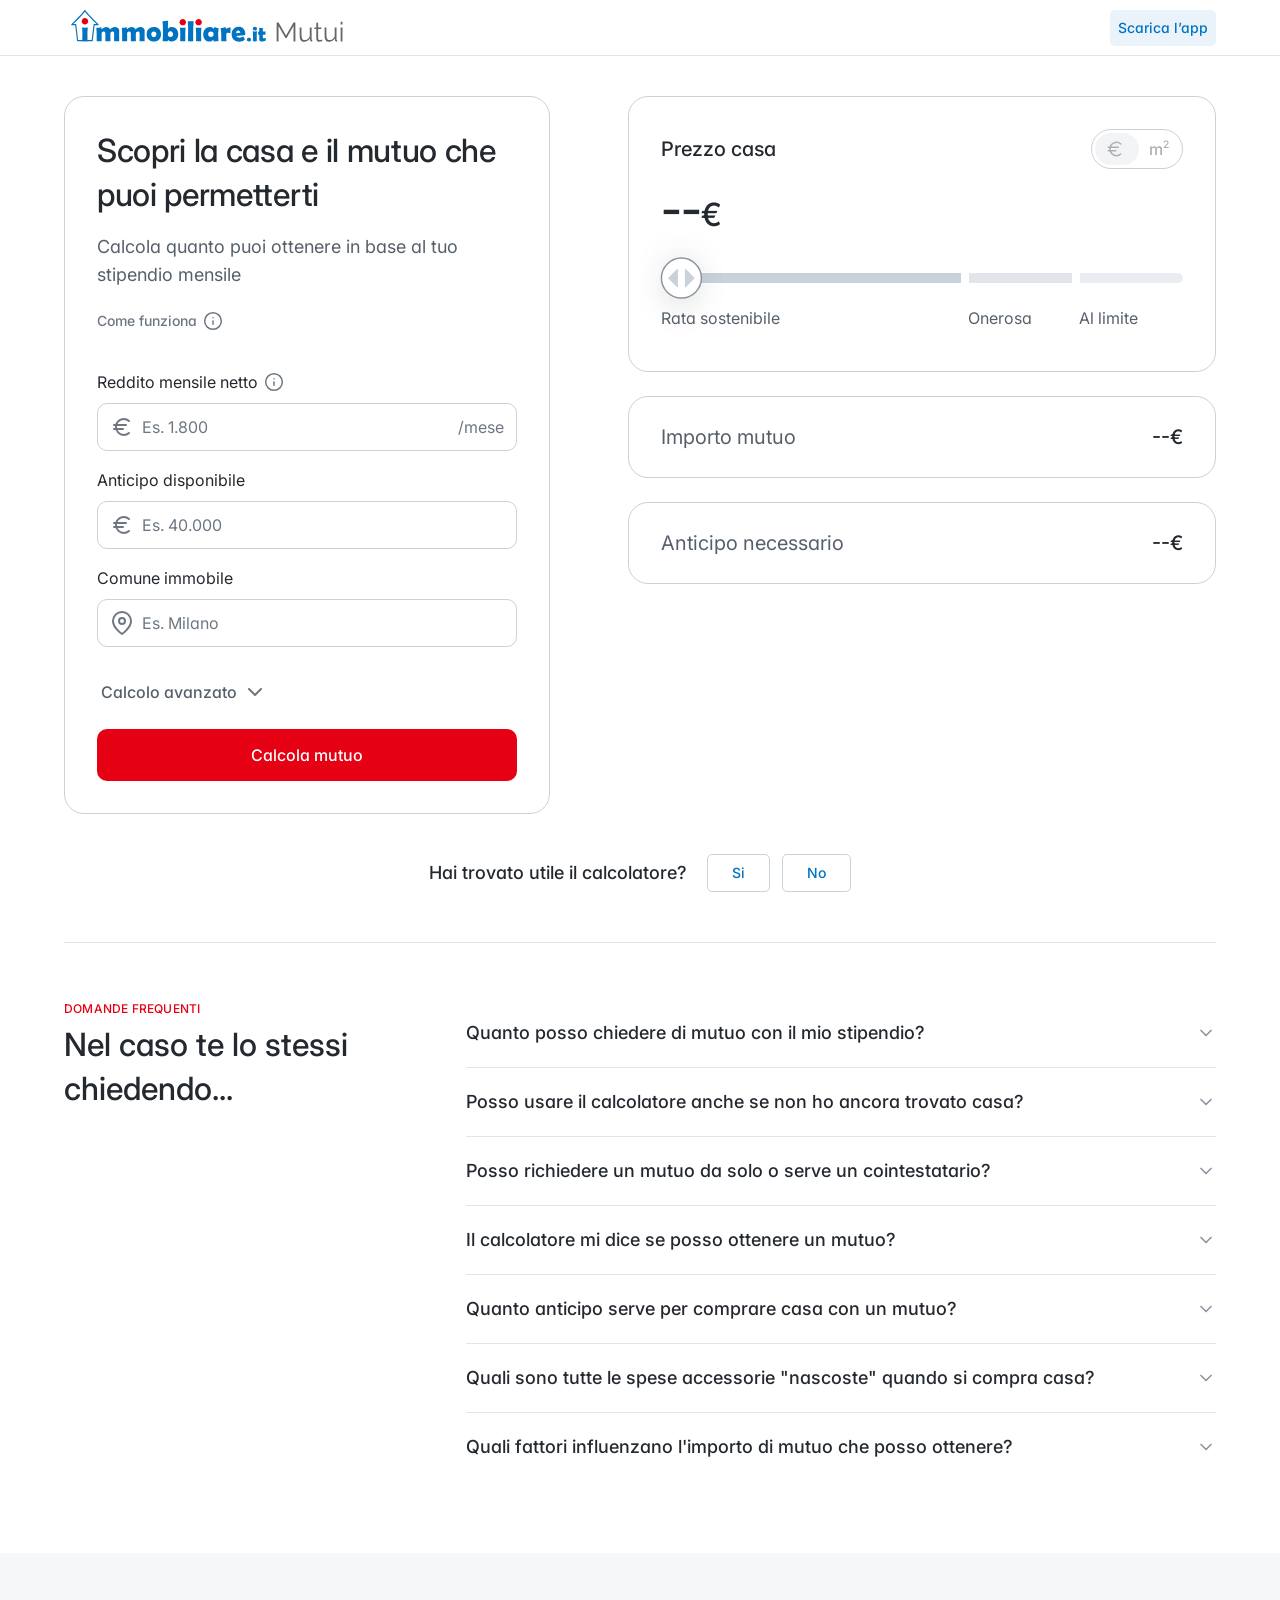
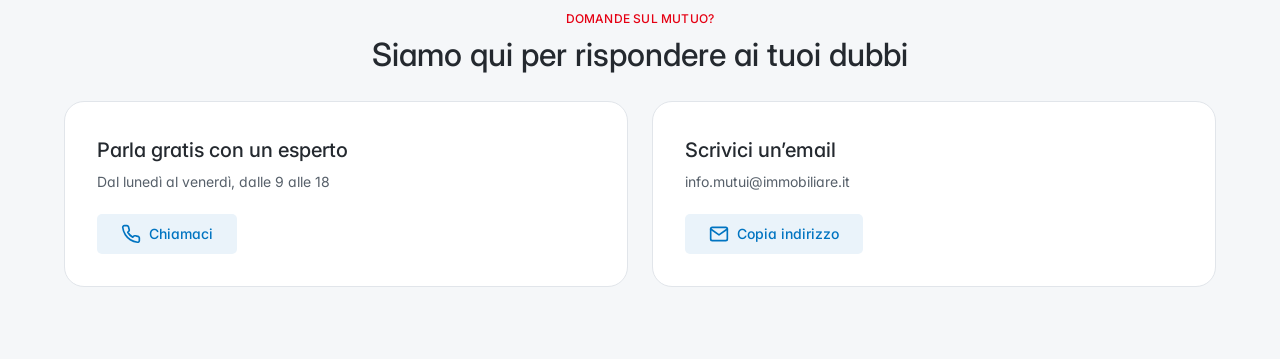
==== v2/index.html @ 24fb41cb "Add files via upload" ====
<!doctype html>
<html lang="it">
<head>
<meta charset="utf-8">
<meta name="viewport" content="width=device-width, initial-scale=1, viewport-fit=cover">
<title>Calcolatore mutuo: quanto mutuo puoi ottenere | Immobiliare.it Mutui</title>
<meta name="description" content="Scopri la casa e il mutuo che puoi permetterti: calcola quanto puoi ottenere in base al tuo stipendio mensile.">
<meta property="og:title" content="Scopri la casa e il mutuo che puoi permetterti">
<meta property="og:description" content="Calcola quanto puoi ottenere in base al tuo stipendio mensile.">
<meta name="theme-color" content="#ffffff">
<link rel="icon" href="data:image/svg+xml,<svg xmlns='http://www.w3.org/2000/svg' viewBox='0 0 100 100'><text y='.9em' font-size='90'>🏠</text></svg>">
<link rel="preconnect" href="https://fonts.googleapis.com">
<link rel="preconnect" href="https://fonts.gstatic.com" crossorigin>
<link href="https://fonts.googleapis.com/css2?family=Inter:wght@400;500;600;700;800&display=swap" rel="stylesheet">
<link rel="stylesheet" href="../style.css">
</head>
<body>
<header class="site-header">
  <div class="hdr-inner">
    <a class="logo" href="https://www.immobiliare.it/mutui/" aria-label="Immobiliare.it Mutui">
      <img src="../assets/logo.svg" alt="Immobiliare.it Mutui" width="287" height="51">
    </a>
    <a class="btn-small" id="appLink" href="https://www.immobiliare.it/mutui/app-mutui/">Scarica l’app</a>
  </div>
</header>

<main>
<section class="calc">
  <div class="calc-grid" id="grid">
    <!-- ============ FORM ============ -->
    <form class="card form-card" id="form" novalidate autocomplete="off">
      <div class="form-copy">
        <h1>Scopri la casa e il mutuo che puoi permetterti</h1>
        <p class="sub">Calcola quanto puoi ottenere in base al tuo stipendio mensile</p>
        <button type="button" class="how" data-info="come">Come funziona <svg aria-hidden="true" focusable="false" width="20" height="20" viewBox="0 0 20 20" fill="none" xmlns="http://www.w3.org/2000/svg"><path d="M10.0001 18.3327C14.6025 18.3327 18.3334 14.6017 18.3334 9.99935C18.3334 5.39698 14.6025 1.66602 10.0001 1.66602C5.39771 1.66602 1.66675 5.39698 1.66675 9.99935C1.66675 14.6017 5.39771 18.3327 10.0001 18.3327Z" stroke="#6E7781" stroke-width="1.5" stroke-linecap="round" stroke-linejoin="round"/><path d="M10 13.3333V10" stroke="#6E7781" stroke-width="1.5" stroke-linecap="round" stroke-linejoin="round"/><path d="M10 6.66602H10.0083" stroke="#6E7781" stroke-width="1.5" stroke-linecap="round" stroke-linejoin="round"/></svg></button>
      </div>

      <div class="fields">
        <div class="field" data-field="reddito">
          <div class="label lg"><label for="reddito">Reddito mensile netto</label>
            <button type="button" class="info-btn" data-info="reddito" aria-label="Info reddito mensile netto"><svg aria-hidden="true" focusable="false" width="20" height="20" viewBox="0 0 20 20" fill="none" xmlns="http://www.w3.org/2000/svg"><path d="M10.0001 18.3327C14.6025 18.3327 18.3334 14.6017 18.3334 9.99935C18.3334 5.39698 14.6025 1.66602 10.0001 1.66602C5.39771 1.66602 1.66675 5.39698 1.66675 9.99935C1.66675 14.6017 5.39771 18.3327 10.0001 18.3327Z" stroke="#6E7781" stroke-width="1.5" stroke-linecap="round" stroke-linejoin="round"/><path d="M10 13.3333V10" stroke="#6E7781" stroke-width="1.5" stroke-linecap="round" stroke-linejoin="round"/><path d="M10 6.66602H10.0083" stroke="#6E7781" stroke-width="1.5" stroke-linecap="round" stroke-linejoin="round"/></svg></button></div>
          <div class="control">
            <svg aria-hidden="true" focusable="false" class="lead" width="24" height="24" viewBox="0 0 24 24" fill="none" xmlns="http://www.w3.org/2000/svg"><path d="M4 10H16M4 14H13M19 6.00003C17.5771 4.70768 15.7222 3.99427 13.8 4.00003C12.7625 4.01308 11.7378 4.23037 10.7843 4.63949C9.83083 5.0486 8.96727 5.64153 8.24296 6.38442C7.51864 7.1273 6.94776 8.00559 6.56291 8.96913C6.17806 9.93266 5.98678 10.9626 6 12C6 16.4 9.5 20 13.8 20C15.8 20 17.6 19.2 19 18" stroke="#6E7781" stroke-width="2" stroke-linecap="round" stroke-linejoin="round"/></svg>
            <input id="reddito" inputmode="numeric" placeholder="Es. 1.800" maxlength="9" aria-describedby="err-reddito">
            <span class="suffix" data-suffix>/mese</span>
            <button type="button" class="clear" aria-label="Cancella reddito"><svg aria-hidden="true" focusable="false" width="24" height="24" viewBox="0 0 24 24" fill="none" xmlns="http://www.w3.org/2000/svg"><path d="M12 22C17.5228 22 22 17.5228 22 12C22 6.47715 17.5228 2 12 2C6.47715 2 2 6.47715 2 12C2 17.5228 6.47715 22 12 22Z" fill="#EFF2F6" stroke="#EFF2F6" stroke-width="2" stroke-linecap="round" stroke-linejoin="round"/><path d="M15 9L9 15M9 9L15 15" stroke="#6E7781" stroke-width="2" stroke-linecap="round" stroke-linejoin="round"/></svg></button>
          </div>
          <div class="err" id="err-reddito" aria-live="polite"><span></span></div>
        </div>

        <div class="field" data-field="anticipo">
          <div class="label"><label for="anticipo">Anticipo disponibile</label></div>
          <div class="control">
            <svg aria-hidden="true" focusable="false" class="lead" width="24" height="24" viewBox="0 0 24 24" fill="none" xmlns="http://www.w3.org/2000/svg"><path d="M4 10H16M4 14H13M19 6.00003C17.5771 4.70768 15.7222 3.99427 13.8 4.00003C12.7625 4.01308 11.7378 4.23037 10.7843 4.63949C9.83083 5.0486 8.96727 5.64153 8.24296 6.38442C7.51864 7.1273 6.94776 8.00559 6.56291 8.96913C6.17806 9.93266 5.98678 10.9626 6 12C6 16.4 9.5 20 13.8 20C15.8 20 17.6 19.2 19 18" stroke="#6E7781" stroke-width="2" stroke-linecap="round" stroke-linejoin="round"/></svg>
            <input id="anticipo" inputmode="numeric" placeholder="Es. 40.000" maxlength="13" aria-describedby="err-anticipo">
            <button type="button" class="clear" aria-label="Cancella anticipo"><svg aria-hidden="true" focusable="false" width="24" height="24" viewBox="0 0 24 24" fill="none" xmlns="http://www.w3.org/2000/svg"><path d="M12 22C17.5228 22 22 17.5228 22 12C22 6.47715 17.5228 2 12 2C6.47715 2 2 6.47715 2 12C2 17.5228 6.47715 22 12 22Z" fill="#EFF2F6" stroke="#EFF2F6" stroke-width="2" stroke-linecap="round" stroke-linejoin="round"/><path d="M15 9L9 15M9 9L15 15" stroke="#6E7781" stroke-width="2" stroke-linecap="round" stroke-linejoin="round"/></svg></button>
          </div>
          <div class="err" id="err-anticipo" aria-live="polite"><span></span></div>
        </div>

        <div class="field" data-field="comune">
          <div class="label"><label for="comune">Comune immobile</label></div>
          <div class="control">
            <svg aria-hidden="true" focusable="false" class="lead" width="24" height="24" viewBox="0 0 24 24" fill="none" xmlns="http://www.w3.org/2000/svg"><path d="M21 10C21 17 12 23 12 23C12 23 3 17 3 10C3 7.61305 3.94821 5.32387 5.63604 3.63604C7.32387 1.94821 9.61305 1 12 1C14.3869 1 16.6761 1.94821 18.364 3.63604C20.0518 5.32387 21 7.61305 21 10Z" stroke="#6E7781" stroke-width="2" stroke-linecap="round" stroke-linejoin="round"/><path d="M12 13C13.6569 13 15 11.6569 15 10C15 8.34315 13.6569 7 12 7C10.3431 7 9 8.34315 9 10C9 11.6569 10.3431 13 12 13Z" stroke="#6E7781" stroke-width="2" stroke-linecap="round" stroke-linejoin="round"/></svg>
            <input id="comune" placeholder="Es. Milano" role="combobox" aria-autocomplete="list" aria-expanded="false" aria-controls="acList" aria-describedby="err-comune">
            <button type="button" class="clear" aria-label="Cancella comune"><svg aria-hidden="true" focusable="false" width="24" height="24" viewBox="0 0 24 24" fill="none" xmlns="http://www.w3.org/2000/svg"><path d="M12 22C17.5228 22 22 17.5228 22 12C22 6.47715 17.5228 2 12 2C6.47715 2 2 6.47715 2 12C2 17.5228 6.47715 22 12 22Z" fill="#EFF2F6" stroke="#EFF2F6" stroke-width="2" stroke-linecap="round" stroke-linejoin="round"/><path d="M15 9L9 15M9 9L15 15" stroke="#6E7781" stroke-width="2" stroke-linecap="round" stroke-linejoin="round"/></svg></button>
          </div>
          <ul class="ac-list" id="acList" role="listbox"></ul>
          <div class="err" id="err-comune" aria-live="polite"><span></span></div>
        </div>
      </div>

      <div style="display:flex;flex-direction:column">
        <button type="button" class="adv-toggle" id="advToggle" aria-expanded="false" aria-controls="adv">Calcolo avanzato <svg aria-hidden="true" focusable="false" width="24" height="24" viewBox="0 0 24 24" fill="none" xmlns="http://www.w3.org/2000/svg"><path d="M18 9L12 15L6 9" stroke="#6E7781" stroke-width="2" stroke-linecap="round" stroke-linejoin="round"/></svg></button>
        <div class="collapse" id="adv">
          <div class="inner">
            <div class="adv-gap"></div>
            <div class="adv">
              <div class="field">
                <div class="label lg" id="durLbl">Durata mutuo (anni)</div>
                <div class="seg" id="durata" role="radiogroup" aria-labelledby="durLbl">
                  <button type="button" role="radio" data-v="10">10</button><button type="button" role="radio" data-v="15">15</button>
                  <button type="button" role="radio" data-v="20">20</button><button type="button" role="radio" data-v="25">25</button>
                  <button type="button" role="radio" data-v="30">30</button><button type="button" role="radio" data-v="35">35</button>
                  <button type="button" role="radio" data-v="40">40</button>
                </div>
              </div>
              <div class="field" data-field="tasso">
                <div class="label lg"><label for="tasso">Tasso di interesse</label>
                  <button type="button" class="info-btn" data-info="tasso" aria-label="Info tasso di interesse"><svg aria-hidden="true" focusable="false" width="20" height="20" viewBox="0 0 20 20" fill="none" xmlns="http://www.w3.org/2000/svg"><path d="M10.0001 18.3327C14.6025 18.3327 18.3334 14.6017 18.3334 9.99935C18.3334 5.39698 14.6025 1.66602 10.0001 1.66602C5.39771 1.66602 1.66675 5.39698 1.66675 9.99935C1.66675 14.6017 5.39771 18.3327 10.0001 18.3327Z" stroke="#6E7781" stroke-width="1.5" stroke-linecap="round" stroke-linejoin="round"/><path d="M10 13.3333V10" stroke="#6E7781" stroke-width="1.5" stroke-linecap="round" stroke-linejoin="round"/><path d="M10 6.66602H10.0083" stroke="#6E7781" stroke-width="1.5" stroke-linecap="round" stroke-linejoin="round"/></svg></button></div>
                <div class="control">
                  <svg aria-hidden="true" focusable="false" class="lead" width="24" height="24" viewBox="0 0 24 24" fill="none" xmlns="http://www.w3.org/2000/svg"><path d="M19 5L5 19" stroke="#6E7781" stroke-width="2" stroke-linecap="round" stroke-linejoin="round"/><path d="M17.5 20C18.8807 20 20 18.8807 20 17.5C20 16.1193 18.8807 15 17.5 15C16.1193 15 15 16.1193 15 17.5C15 18.8807 16.1193 20 17.5 20Z" stroke="#6E7781" stroke-width="2" stroke-linecap="round" stroke-linejoin="round"/><path d="M6.5 9C7.88071 9 9 7.88071 9 6.5C9 5.11929 7.88071 4 6.5 4C5.11929 4 4 5.11929 4 6.5C4 7.88071 5.11929 9 6.5 9Z" stroke="#6E7781" stroke-width="2" stroke-linecap="round" stroke-linejoin="round"/></svg>
                  <input id="tasso" inputmode="decimal" placeholder="Es 3,5" maxlength="5" aria-describedby="err-tasso">
                  <button type="button" class="clear" aria-label="Cancella tasso"><svg aria-hidden="true" focusable="false" width="24" height="24" viewBox="0 0 24 24" fill="none" xmlns="http://www.w3.org/2000/svg"><path d="M12 22C17.5228 22 22 17.5228 22 12C22 6.47715 17.5228 2 12 2C6.47715 2 2 6.47715 2 12C2 17.5228 6.47715 22 12 22Z" fill="#EFF2F6" stroke="#EFF2F6" stroke-width="2" stroke-linecap="round" stroke-linejoin="round"/><path d="M15 9L9 15M9 9L15 15" stroke="#6E7781" stroke-width="2" stroke-linecap="round" stroke-linejoin="round"/></svg></button>
                </div>
                <div class="err" id="err-tasso" aria-live="polite"><span></span></div>
              </div>
              <div class="green-row">
                <label><span class="switch"><input type="checkbox" id="green"><span class="track"></span><span class="knob"></span></span> Comprerò un immobile green</label>
                <button type="button" class="info-btn" data-info="green" aria-label="Info immobile green"><svg aria-hidden="true" focusable="false" width="20" height="20" viewBox="0 0 20 20" fill="none" xmlns="http://www.w3.org/2000/svg"><path d="M10.0001 18.3327C14.6025 18.3327 18.3334 14.6017 18.3334 9.99935C18.3334 5.39698 14.6025 1.66602 10.0001 1.66602C5.39771 1.66602 1.66675 5.39698 1.66675 9.99935C1.66675 14.6017 5.39771 18.3327 10.0001 18.3327Z" stroke="#6E7781" stroke-width="1.5" stroke-linecap="round" stroke-linejoin="round"/><path d="M10 13.3333V10" stroke="#6E7781" stroke-width="1.5" stroke-linecap="round" stroke-linejoin="round"/><path d="M10 6.66602H10.0083" stroke="#6E7781" stroke-width="1.5" stroke-linecap="round" stroke-linejoin="round"/></svg></button>
              </div>
            </div>
          </div>
        </div>
        <div style="height:24px"></div>
        <button type="submit" class="btn btn-red" id="submitBtn">Calcola mutuo</button>
      </div>
    </form>

    <!-- ============ OUTPUT ============ -->
    <div class="output" id="output" aria-live="polite">
      <div class="price-block">
        <div class="intro-wrap"><div>
          <div class="intro">
            <div class="intro-copy">
              <p class="intro-title"><span class="d">Ecco quanto potresti richiedere</span><span class="m">Quanto potresti richiedere</span></p>
              <button type="button" class="share-btn" id="shareBtn"><svg aria-hidden="true" focusable="false" width="20" height="20" viewBox="0 0 20 20" fill="none" xmlns="http://www.w3.org/2000/svg"><path d="M15 18.334C16.3807 18.334 17.5 17.2147 17.5 15.834C17.5 14.4533 16.3807 13.334 15 13.334C13.6193 13.334 12.5 14.4533 12.5 15.834C12.5 17.2147 13.6193 18.334 15 18.334Z" stroke="#0074C1" stroke-width="1.5" stroke-linecap="round" stroke-linejoin="round"/><path d="M5 12.5C6.38071 12.5 7.5 11.3807 7.5 10C7.5 8.61929 6.38071 7.5 5 7.5C3.61929 7.5 2.5 8.61929 2.5 10C2.5 11.3807 3.61929 12.5 5 12.5Z" stroke="#0074C1" stroke-width="1.5" stroke-linecap="round" stroke-linejoin="round"/><path d="M7.15833 11.2578L12.85 14.5745" stroke="#0074C1" stroke-width="1.5" stroke-linecap="round" stroke-linejoin="round"/><path d="M15 6.66602C16.3807 6.66602 17.5 5.54673 17.5 4.16602C17.5 2.7853 16.3807 1.66602 15 1.66602C13.6193 1.66602 12.5 2.7853 12.5 4.16602C12.5 5.54673 13.6193 6.66602 15 6.66602Z" stroke="#0074C1" stroke-width="1.5" stroke-linecap="round" stroke-linejoin="round"/><path d="M12.8417 5.42578L7.15833 8.74245" stroke="#0074C1" stroke-width="1.5" stroke-linecap="round" stroke-linejoin="round"/></svg>Condividi risultati</button>
            </div>
            <div class="mascot" aria-hidden="true"><div class="mascot-in"><img src="../assets/immo-lente.svg" alt=""></div></div>
          </div>
        </div></div>

        <div class="card price-card">
          <div class="pc-head">
            <div class="pc-title">
              <span class="t"><span id="pcLabel">Prezzo casa</span><span class="fire" aria-hidden="true">🔥</span>
                <button type="button" class="info-btn" data-info="mq" aria-label="Info metri quadri"><svg aria-hidden="true" focusable="false" width="20" height="20" viewBox="0 0 20 20" fill="none" xmlns="http://www.w3.org/2000/svg"><path d="M10.0001 18.3327C14.6025 18.3327 18.3334 14.6017 18.3334 9.99935C18.3334 5.39698 14.6025 1.66602 10.0001 1.66602C5.39771 1.66602 1.66675 5.39698 1.66675 9.99935C1.66675 14.6017 5.39771 18.3327 10.0001 18.3327Z" stroke="#6E7781" stroke-width="1.5" stroke-linecap="round" stroke-linejoin="round"/><path d="M10 13.3333V10" stroke="#6E7781" stroke-width="1.5" stroke-linecap="round" stroke-linejoin="round"/><path d="M10 6.66602H10.0083" stroke="#6E7781" stroke-width="1.5" stroke-linecap="round" stroke-linejoin="round"/></svg></button></span>
              <div class="unit-sw disabled" id="unitSw" role="radiogroup" aria-label="Unità di misura"><span class="ind" aria-hidden="true"></span>
                <button type="button" role="radio" aria-checked="true" data-u="eur" aria-label="Euro"><svg aria-hidden="true" focusable="false" width="20" height="20" viewBox="0 0 20 20" fill="none" xmlns="http://www.w3.org/2000/svg"><path d="M3.33337 8.33401H13.3334M3.33337 11.6673H10.8334M15.8334 5.00068C14.6476 3.92371 13.1019 3.32921 11.5 3.33401C10.6355 3.34489 9.78154 3.52596 8.98697 3.86689C8.1924 4.20782 7.47277 4.70193 6.86917 5.321C6.26558 5.94007 5.78984 6.67198 5.46913 7.47492C5.14843 8.27787 4.98903 9.13613 5.00004 10.0007C5.00004 13.6673 7.91671 16.6673 11.5 16.6673C13.1667 16.6673 14.6667 16.0007 15.8334 15.0007" stroke="currentColor" stroke-width="1.5" stroke-linecap="round" stroke-linejoin="round"/></svg></button>
                <button type="button" role="radio" aria-checked="false" data-u="mq" aria-label="Metri quadri"><span class="m2">m<sup>2</sup></span></button>
              </div>
            </div>
            <div class="big empty tnum" id="bigVal"><span class="num">--</span><span class="unit">€</span></div>
          </div>
          <div class="rrr disabled" id="rrr">
            <div class="rrr-track" id="rrrTrack">
              <span class="seg-z z1"></span><span class="seg-z z2"></span><span class="seg-z z3"></span>
              <div class="thumb-rrr" id="rrrThumb" role="slider" tabindex="-1" aria-label="Rapporto rata reddito" aria-valuemin="20" aria-valuemax="40" aria-valuenow="30">
                <span class="rrr-tip" id="rrrTip">Rata 30% del reddito</span>
                <svg aria-hidden="true" focusable="false" class="ptr" width="95" height="115" viewBox="0 0 95 115" fill="none" xmlns="http://www.w3.org/2000/svg"><g filter="url(#ptrShadow)"><circle cx="47.4166" cy="54.084" r="20" fill="white"/><circle cx="47.4166" cy="54.084" r="20" stroke="#8C959F" stroke-width="1.5"/></g><path d="M43.9166 45.5929C43.9166 45.0361 43.2434 44.7572 42.8497 45.1509L34.3586 53.642C34.1145 53.8861 34.1145 54.2818 34.3586 54.5259L42.8497 63.017C43.2434 63.4108 43.9166 63.1319 43.9166 62.5751V45.5929Z" fill="#C9D1D9"/><path d="M50.9166 45.5929C50.9166 45.0361 51.5898 44.7572 51.9836 45.1509L60.4747 53.642C60.7188 53.8861 60.7188 54.2818 60.4747 54.5259L51.9836 63.017C51.5898 63.4108 50.9166 63.1319 50.9166 62.5751V45.5929Z" fill="#C9D1D9"/><defs><filter id="ptrShadow" x="-4.19617e-05" y="0.000649452" width="94.8333" height="114.833" filterUnits="userSpaceOnUse" color-interpolation-filters="sRGB"><feFlood flood-opacity="0" result="BackgroundImageFix"/><feColorMatrix in="SourceAlpha" type="matrix" values="0 0 0 0 0 0 0 0 0 0 0 0 0 0 0 0 0 0 127 0" result="hardAlpha"/><feOffset dy="13.3333"/><feGaussianBlur stdDeviation="13.3333"/><feColorMatrix type="matrix" values="0 0 0 0 0.141176 0 0 0 0 0.160784 0 0 0 0 0.184314 0 0 0 0.08 0"/><feBlend mode="normal" in2="BackgroundImageFix" result="effect1_dropShadow"/><feColorMatrix in="SourceAlpha" type="matrix" values="0 0 0 0 0 0 0 0 0 0 0 0 0 0 0 0 0 0 127 0" result="hardAlpha"/><feOffset dy="-6.66667"/><feGaussianBlur stdDeviation="13.3333"/><feColorMatrix type="matrix" values="0 0 0 0 0.141176 0 0 0 0 0.160784 0 0 0 0 0.184314 0 0 0 0.06 0"/><feBlend mode="normal" in2="effect1_dropShadow" result="effect2_dropShadow"/><feBlend mode="normal" in="SourceGraphic" in2="effect2_dropShadow" result="shape"/></filter></defs></svg>
              </div>
            </div>
            <div class="rrr-labels" id="rrrLabels"><span>Rata sostenibile</span><span>Onerosa</span><span>Al limite</span></div>
          </div>
        </div>
      </div>

      <!-- Importo mutuo -->
      <div class="card acc disabled" id="mutuoCard">
        <button type="button" class="acc-head" aria-expanded="false" aria-controls="mutuoBody" disabled>
          <span class="l">Importo mutuo</span><span class="r"><span class="tnum dash" id="mutuoVal">--€</span><svg aria-hidden="true" focusable="false" class="chev" width="20" height="20" viewBox="0 0 20 20" fill="none" xmlns="http://www.w3.org/2000/svg"><path d="M15 7.5L10 12.5L5 7.5" stroke="#6E7781" stroke-width="1.5" stroke-linecap="round" stroke-linejoin="round"/></svg></span>
        </button>
        <div class="collapse acc-body" id="mutuoBody"><div class="inner"><div class="content">
          <div class="kv"><span class="k"><span class="lbl-m">Percentuale di mutuo</span><span class="lbl-d">Percentuale mutuo</span> <button type="button" class="info-btn" data-info="ltv" aria-label="Info percentuale di mutuo"><svg aria-hidden="true" focusable="false" width="20" height="20" viewBox="0 0 20 20" fill="none" xmlns="http://www.w3.org/2000/svg"><path d="M10.0001 18.3327C14.6025 18.3327 18.3334 14.6017 18.3334 9.99935C18.3334 5.39698 14.6025 1.66602 10.0001 1.66602C5.39771 1.66602 1.66675 5.39698 1.66675 9.99935C1.66675 14.6017 5.39771 18.3327 10.0001 18.3327Z" stroke="#6E7781" stroke-width="1.5" stroke-linecap="round" stroke-linejoin="round"/><path d="M10 13.3333V10" stroke="#6E7781" stroke-width="1.5" stroke-linecap="round" stroke-linejoin="round"/><path d="M10 6.66602H10.0083" stroke="#6E7781" stroke-width="1.5" stroke-linecap="round" stroke-linejoin="round"/></svg></button></span><span class="chip tnum" id="ltvChip">80%</span></div>
          <div class="kv"><span class="k">Rapporto rata reddito <button type="button" class="info-btn" data-info="rrr" aria-label="Info rapporto rata reddito"><svg aria-hidden="true" focusable="false" width="20" height="20" viewBox="0 0 20 20" fill="none" xmlns="http://www.w3.org/2000/svg"><path d="M10.0001 18.3327C14.6025 18.3327 18.3334 14.6017 18.3334 9.99935C18.3334 5.39698 14.6025 1.66602 10.0001 1.66602C5.39771 1.66602 1.66675 5.39698 1.66675 9.99935C1.66675 14.6017 5.39771 18.3327 10.0001 18.3327Z" stroke="#6E7781" stroke-width="1.5" stroke-linecap="round" stroke-linejoin="round"/><path d="M10 13.3333V10" stroke="#6E7781" stroke-width="1.5" stroke-linecap="round" stroke-linejoin="round"/><path d="M10 6.66602H10.0083" stroke="#6E7781" stroke-width="1.5" stroke-linecap="round" stroke-linejoin="round"/></svg></button></span><span class="chip ok tnum" id="rrrChip">30%</span></div>
          <div id="ltv100Note" class="scn100" hidden>
            <p class="note">Con anticipo inferiore a 5.000€ la stima si basa su un mutuo al 100%, che comporta verifiche e requisiti aggiuntivi</p>
            <a class="lnk" href="https://www.immobiliare.it/mutui/simulazione/">Ottieni una stima personalizzata</a>
          </div>
        </div></div></div>
      </div>

      <!-- Anticipo -->
      <div class="card acc disabled" id="antCard">
        <button type="button" class="acc-head" aria-expanded="false" aria-controls="antBody" disabled>
          <span class="l">Anticipo necessario</span><span class="r"><svg aria-hidden="true" focusable="false" class="warn-ic" width="20" height="20" viewBox="0 0 20 20" fill="none" xmlns="http://www.w3.org/2000/svg"><path d="M8.5749 3.21635L1.51656 14.9997C1.37104 15.2517 1.29403 15.5374 1.29322 15.8284C1.2924 16.1195 1.3678 16.4056 1.51192 16.6585C1.65603 16.9113 1.86383 17.122 2.11465 17.2696C2.36547 17.4171 2.65056 17.4965 2.94156 17.4997H17.0582C17.3492 17.4965 17.6343 17.4171 17.8851 17.2696C18.136 17.122 18.3438 16.9113 18.4879 16.6585C18.632 16.4056 18.7074 16.1195 18.7066 15.8284C18.7058 15.5374 18.6288 15.2517 18.4832 14.9997L11.4249 3.21635C11.2763 2.97144 11.0672 2.76895 10.8176 2.62842C10.568 2.48789 10.2863 2.41406 9.9999 2.41406C9.71345 2.41406 9.43184 2.48789 9.18223 2.62842C8.93263 2.76895 8.72345 2.97144 8.5749 3.21635V3.21635Z" stroke="#CF0043" stroke-width="1.5" stroke-linecap="round" stroke-linejoin="round"/><path d="M10 7.5V10.8333" stroke="#CF0043" stroke-width="1.5" stroke-linecap="round" stroke-linejoin="round"/><path d="M10 14.168H10.0083" stroke="#CF0043" stroke-width="1.5" stroke-linecap="round" stroke-linejoin="round"/></svg><span class="tnum dash" id="antVal">--€</span><svg aria-hidden="true" focusable="false" class="chev" width="20" height="20" viewBox="0 0 20 20" fill="none" xmlns="http://www.w3.org/2000/svg"><path d="M15 7.5L10 12.5L5 7.5" stroke="#6E7781" stroke-width="1.5" stroke-linecap="round" stroke-linejoin="round"/></svg></span>
        </button>
        <div class="collapse acc-body" id="antBody"><div class="inner"><div class="content">
          <div class="abar" id="abar"><i class="s"></i><i class="c"></i></div>
          <div style="display:flex;flex-direction:column;gap:12px">
            <div class="kv"><span class="k"><span class="dot" style="background:var(--b100)"></span>Spese accessorie <button type="button" class="info-btn" data-info="spese" aria-label="Info spese accessorie"><svg aria-hidden="true" focusable="false" width="20" height="20" viewBox="0 0 20 20" fill="none" xmlns="http://www.w3.org/2000/svg"><path d="M10.0001 18.3327C14.6025 18.3327 18.3334 14.6017 18.3334 9.99935C18.3334 5.39698 14.6025 1.66602 10.0001 1.66602C5.39771 1.66602 1.66675 5.39698 1.66675 9.99935C1.66675 14.6017 5.39771 18.3327 10.0001 18.3327Z" stroke="#6E7781" stroke-width="1.5" stroke-linecap="round" stroke-linejoin="round"/><path d="M10 13.3333V10" stroke="#6E7781" stroke-width="1.5" stroke-linecap="round" stroke-linejoin="round"/><path d="M10 6.66602H10.0083" stroke="#6E7781" stroke-width="1.5" stroke-linecap="round" stroke-linejoin="round"/></svg></button></span><span class="v tnum" id="speseVal">-</span></div>
            <div class="kv"><span class="k"><span class="dot" style="background:var(--b200)"></span><span id="acLabel">Anticipo casa del 20%</span></span><span class="v tnum" id="acVal">-</span></div>
          </div>
          <!-- scenario: anticipo non sufficiente -->
          <div class="scn neg" id="scnNeg" hidden>
            <p class="note">Il mutuo è sostenibile, ma per acquistare questa casa ti servono altri <b class="tnum" id="missVal">-</b> per anticipo e spese <button type="button" class="info-btn" data-info="mancante" aria-label="Info anticipo mancante"><svg aria-hidden="true" focusable="false" width="20" height="20" viewBox="0 0 20 20" fill="none" xmlns="http://www.w3.org/2000/svg"><path d="M10.0001 18.3327C14.6025 18.3327 18.3334 14.6017 18.3334 9.99935C18.3334 5.39698 14.6025 1.66602 10.0001 1.66602C5.39771 1.66602 1.66675 5.39698 1.66675 9.99935C1.66675 14.6017 5.39771 18.3327 10.0001 18.3327Z" stroke="#6E7781" stroke-width="1.5" stroke-linecap="round" stroke-linejoin="round"/><path d="M10 13.3333V10" stroke="#6E7781" stroke-width="1.5" stroke-linecap="round" stroke-linejoin="round"/><path d="M10 6.66602H10.0083" stroke="#6E7781" stroke-width="1.5" stroke-linecap="round" stroke-linejoin="round"/></svg></button></p>
            <a class="lnk" href="https://www.immobiliare.it/mutui/simulazione/">Ottieni una stima personalizzata</a>
          </div>
          <!-- scenario: anticipo che avanza -->
          <div class="scn" id="scnPos" hidden>
            <div class="rim"><span class="k">Ti rimangono <span class="v tnum" id="rimVal">-</span><button type="button" class="info-btn" id="rimInfo" data-info="rimanente" aria-label="Info anticipo rimanente"><svg aria-hidden="true" focusable="false" width="20" height="20" viewBox="0 0 20 20" fill="none" xmlns="http://www.w3.org/2000/svg"><path d="M10.0001 18.3327C14.6025 18.3327 18.3334 14.6017 18.3334 9.99935C18.3334 5.39698 14.6025 1.66602 10.0001 1.66602C5.39771 1.66602 1.66675 5.39698 1.66675 9.99935C1.66675 14.6017 5.39771 18.3327 10.0001 18.3327Z" stroke="#6E7781" stroke-width="1.5" stroke-linecap="round" stroke-linejoin="round"/><path d="M10 13.3333V10" stroke="#6E7781" stroke-width="1.5" stroke-linecap="round" stroke-linejoin="round"/><path d="M10 6.66602H10.0083" stroke="#6E7781" stroke-width="1.5" stroke-linecap="round" stroke-linejoin="round"/></svg></button></span></div>
            <div class="useall" id="useAllRow">
              <label for="useAll"><span class="flame" aria-hidden="true">🔥 </span>Usa tutto l’anticipo</label>
              <span class="switch"><input type="checkbox" id="useAll" disabled><span class="track"></span><span class="knob"></span></span>
            </div>
          </div>
        </div></div></div>
      </div>

      <!-- Tipo immobile (m²) -->
      <div class="card tipo swap-hide" id="tipoCard">
        <div class="tipo-row"><div><p class="k">Stima tipo immobile</p><p class="v" id="tipoVal">-</p></div><span class="plan" id="planIc"></span></div>
        <div class="tipo-row"><p class="v" id="cittaVal">-</p><svg aria-hidden="true" focusable="false" class="pin" width="32" height="32" viewBox="0 0 32 32" fill="none" xmlns="http://www.w3.org/2000/svg"><path d="M23.5458 18.8223C27.075 19.7601 29.3913 21.3374 29.3913 23.1251C29.3913 26.0013 23.3958 28.3329 16 28.3329C8.60418 28.3329 2.60868 26.0013 2.60868 23.1251C2.60868 21.3374 4.92501 19.7601 8.45419 18.8223" stroke="#6E7781" stroke-width="2" stroke-linecap="round" stroke-linejoin="round"/><path d="M23.4396 10.1056C23.4396 14.2144 16 23.497 16 23.497C16 23.497 8.56037 14.2144 8.56037 10.1056C8.56037 5.99685 11.8912 2.66602 16 2.66602C20.1088 2.66602 23.4396 5.99685 23.4396 10.1056Z" stroke="#6E7781" stroke-width="2" stroke-linecap="round" stroke-linejoin="round"/><circle cx="16" cy="10.4789" r="2.60387" stroke="#6E7781" stroke-width="2" stroke-linecap="round" stroke-linejoin="round"/></svg></div>
      </div>

      <a class="card cta-card swap-hide" id="cta" href="https://www.immobiliare.it/mutui/simulazione/">
        <span class="t">Confronta 10+ banche</span>
        <span class="btn">Scopri la tua rata <svg aria-hidden="true" focusable="false" class="arrow" width="24" height="24" viewBox="0 0 24 24" fill="none" xmlns="http://www.w3.org/2000/svg"><path d="M5 12H19" stroke="currentColor" stroke-width="2" stroke-linecap="round" stroke-linejoin="round"/><path d="M12 19L19 12L12 5" stroke="currentColor" stroke-width="2" stroke-linecap="round" stroke-linejoin="round"/></svg></span>
      </a>
    </div>
  </div>

  <!-- Feedback -->
  <div class="fb-wrap" id="fbWrap"><div class="inner">
    <div class="fb" id="fb">
      <div class="fb-step q" id="fbQ">
        <p class="fb-title">Hai trovato utile il calcolatore?</p>
        <div class="fb-btns"><button type="button" class="fb-btn" data-fb="si">Si</button><button type="button" class="fb-btn" data-fb="no">No</button></div>
      </div>
      <div class="fb-step form" id="fbF" hidden>
        <label class="fb-title" for="fbText" id="fbTitle">Cosa ti è piaciuto?</label>
        <textarea class="fb-area" id="fbText" placeholder="Descrivi la tua esperienza" maxlength="500"></textarea>
        <button type="button" class="fb-send" id="fbSend">Invia feedback</button>
      </div>
      <div class="fb-step end" id="fbE" hidden><p class="fb-title">Grazie per il tuo feedback!</p></div>
    </div>
  </div></div>
</section>

<section class="faq" aria-labelledby="faqTitle">
  <div class="faq-in">
    <div class="faq-head"><p class="eyebrow">Domande frequenti</p><h2 id="faqTitle">Nel caso te lo stessi chiedendo...</h2></div>
    <div class="faq-list" id="faqList"></div>
  </div>
</section>

<section class="contacts" aria-labelledby="ctTitle">
  <div class="contacts-in">
    <div class="contacts-head"><p class="eyebrow">Domande sul mutuo?</p><h2 id="ctTitle">Siamo qui per rispondere ai tuoi dubbi</h2></div>
    <div class="ccards">
      <div class="ccard">
        <h3>Parla gratis con un esperto</h3><p>Dal lunedì al venerdì, dalle 9 alle 18</p>
        <a class="btn btn-blue-low" id="callBtn" href="tel:+390640060565"><span class="lbl"><svg aria-hidden="true" focusable="false" width="24" height="24" viewBox="0 0 24 24" fill="none" xmlns="http://www.w3.org/2000/svg"><path d="M21.9999 16.9201V19.9201C22.0011 20.1986 21.944 20.4743 21.8324 20.7294C21.7209 20.9846 21.5572 21.2137 21.352 21.402C21.1468 21.5902 20.9045 21.7336 20.6407 21.8228C20.3769 21.912 20.0973 21.9452 19.8199 21.9201C16.7428 21.5857 13.7869 20.5342 11.1899 18.8501C8.77376 17.3148 6.72527 15.2663 5.18993 12.8501C3.49991 10.2413 2.44818 7.27109 2.11993 4.1801C2.09494 3.90356 2.12781 3.62486 2.21643 3.36172C2.30506 3.09859 2.4475 2.85679 2.6347 2.65172C2.82189 2.44665 3.04974 2.28281 3.30372 2.17062C3.55771 2.05843 3.83227 2.00036 4.10993 2.0001H7.10993C7.59524 1.99532 8.06572 2.16718 8.43369 2.48363C8.80166 2.80008 9.04201 3.23954 9.10993 3.7201C9.23656 4.68016 9.47138 5.62282 9.80993 6.5301C9.94448 6.88802 9.9736 7.27701 9.89384 7.65098C9.81408 8.02494 9.6288 8.36821 9.35993 8.6401L8.08993 9.9101C9.51349 12.4136 11.5864 14.4865 14.0899 15.9101L15.3599 14.6401C15.6318 14.3712 15.9751 14.1859 16.3491 14.1062C16.723 14.0264 17.112 14.0556 17.4699 14.1901C18.3772 14.5286 19.3199 14.7635 20.2799 14.8901C20.7657 14.9586 21.2093 15.2033 21.5265 15.5776C21.8436 15.9519 22.0121 16.4297 21.9999 16.9201Z" stroke="#0074C1" stroke-width="2" stroke-linecap="round" stroke-linejoin="round"/></svg><span>Chiamaci</span></span></a>
      </div>
      <div class="ccard">
        <h3>Scrivici un’email</h3><p>info.mutui@immobiliare.it</p>
        <button type="button" class="btn btn-blue-low" id="copyMail"><span class="lbl"><svg aria-hidden="true" focusable="false" width="24" height="24" viewBox="0 0 24 24" fill="none" xmlns="http://www.w3.org/2000/svg"><path d="M4 4H20C21.1 4 22 4.9 22 6V18C22 19.1 21.1 20 20 20H4C2.9 20 2 19.1 2 18V6C2 4.9 2.9 4 4 4Z" stroke="#0074C1" stroke-width="2" stroke-linecap="round" stroke-linejoin="round"/><path d="M22 6L12 13L2 6" stroke="#0074C1" stroke-width="2" stroke-linecap="round" stroke-linejoin="round"/></svg><span>Copia indirizzo</span></span></button>
      </div>
    </div>
  </div>
</section>
</main>

<div class="overlay" id="overlay" aria-hidden="true">
  <div class="sheet" id="sheet" role="dialog" aria-modal="true" aria-labelledby="sheetTitle" tabindex="-1">
        <div class="sheet-head"><h2 id="sheetTitle"></h2><button type="button" class="x" id="sheetClose" aria-label="Chiudi"><svg aria-hidden="true" focusable="false" width="24" height="24" viewBox="0 0 24 24" fill="none" xmlns="http://www.w3.org/2000/svg"><path d="M18 6L6 18" stroke="#8C959F" stroke-width="2" stroke-linecap="round" stroke-linejoin="round"/><path d="M6 6L18 18" stroke="#8C959F" stroke-width="2" stroke-linecap="round" stroke-linejoin="round"/></svg></button></div>
    <div class="sheet-body" id="sheetBody"></div>
  </div>
</div>
<div class="toast" id="toast" role="status"></div>

<script>window.ICONS={"info20": "<svg width=\"20\" height=\"20\" viewBox=\"0 0 20 20\" fill=\"none\" xmlns=\"http://www.w3.org/2000/svg\"><path d=\"M10.0001 18.3327C14.6025 18.3327 18.3334 14.6017 18.3334 9.99935C18.3334 5.39698 14.6025 1.66602 10.0001 1.66602C5.39771 1.66602 1.66675 5.39698 1.66675 9.99935C1.66675 14.6017 5.39771 18.3327 10.0001 18.3327Z\" stroke=\"#6E7781\" stroke-width=\"1.5\" stroke-linecap=\"round\" stroke-linejoin=\"round\"/><path d=\"M10 13.3333V10\" stroke=\"#6E7781\" stroke-width=\"1.5\" stroke-linecap=\"round\" stroke-linejoin=\"round\"/><path d=\"M10 6.66602H10.0083\" stroke=\"#6E7781\" stroke-width=\"1.5\" stroke-linecap=\"round\" stroke-linejoin=\"round\"/></svg>", "euroField": "<svg width=\"24\" height=\"24\" viewBox=\"0 0 24 24\" fill=\"none\" xmlns=\"http://www.w3.org/2000/svg\"><path d=\"M4 10H16M4 14H13M19 6.00003C17.5771 4.70768 15.7222 3.99427 13.8 4.00003C12.7625 4.01308 11.7378 4.23037 10.7843 4.63949C9.83083 5.0486 8.96727 5.64153 8.24296 6.38442C7.51864 7.1273 6.94776 8.00559 6.56291 8.96913C6.17806 9.93266 5.98678 10.9626 6 12C6 16.4 9.5 20 13.8 20C15.8 20 17.6 19.2 19 18\" stroke=\"#6E7781\" stroke-width=\"2\" stroke-linecap=\"round\" stroke-linejoin=\"round\"/></svg>", "cross": "<svg width=\"24\" height=\"24\" viewBox=\"0 0 24 24\" fill=\"none\" xmlns=\"http://www.w3.org/2000/svg\"><path d=\"M12 22C17.5228 22 22 17.5228 22 12C22 6.47715 17.5228 2 12 2C6.47715 2 2 6.47715 2 12C2 17.5228 6.47715 22 12 22Z\" fill=\"#EFF2F6\" stroke=\"#EFF2F6\" stroke-width=\"2\" stroke-linecap=\"round\" stroke-linejoin=\"round\"/><path d=\"M15 9L9 15M9 9L15 15\" stroke=\"#6E7781\" stroke-width=\"2\" stroke-linecap=\"round\" stroke-linejoin=\"round\"/></svg>", "pin24": "<svg width=\"24\" height=\"24\" viewBox=\"0 0 24 24\" fill=\"none\" xmlns=\"http://www.w3.org/2000/svg\"><path d=\"M21 10C21 17 12 23 12 23C12 23 3 17 3 10C3 7.61305 3.94821 5.32387 5.63604 3.63604C7.32387 1.94821 9.61305 1 12 1C14.3869 1 16.6761 1.94821 18.364 3.63604C20.0518 5.32387 21 7.61305 21 10Z\" stroke=\"#6E7781\" stroke-width=\"2\" stroke-linecap=\"round\" stroke-linejoin=\"round\"/><path d=\"M12 13C13.6569 13 15 11.6569 15 10C15 8.34315 13.6569 7 12 7C10.3431 7 9 8.34315 9 10C9 11.6569 10.3431 13 12 13Z\" stroke=\"#6E7781\" stroke-width=\"2\" stroke-linecap=\"round\" stroke-linejoin=\"round\"/></svg>", "chevDown24": "<svg width=\"24\" height=\"24\" viewBox=\"0 0 24 24\" fill=\"none\" xmlns=\"http://www.w3.org/2000/svg\"><path d=\"M18 9L12 15L6 9\" stroke=\"#6E7781\" stroke-width=\"2\" stroke-linecap=\"round\" stroke-linejoin=\"round\"/></svg>", "chevDownFaq": "<svg width=\"24\" height=\"24\" viewBox=\"0 0 24 24\" fill=\"none\" xmlns=\"http://www.w3.org/2000/svg\"><path d=\"M18 9L12 15L6 9\" stroke=\"#8C959F\" stroke-width=\"2\" stroke-linecap=\"round\" stroke-linejoin=\"round\"/></svg>", "share20": "<svg width=\"20\" height=\"20\" viewBox=\"0 0 20 20\" fill=\"none\" xmlns=\"http://www.w3.org/2000/svg\"><path d=\"M15 18.334C16.3807 18.334 17.5 17.2147 17.5 15.834C17.5 14.4533 16.3807 13.334 15 13.334C13.6193 13.334 12.5 14.4533 12.5 15.834C12.5 17.2147 13.6193 18.334 15 18.334Z\" stroke=\"#0074C1\" stroke-width=\"1.5\" stroke-linecap=\"round\" stroke-linejoin=\"round\"/><path d=\"M5 12.5C6.38071 12.5 7.5 11.3807 7.5 10C7.5 8.61929 6.38071 7.5 5 7.5C3.61929 7.5 2.5 8.61929 2.5 10C2.5 11.3807 3.61929 12.5 5 12.5Z\" stroke=\"#0074C1\" stroke-width=\"1.5\" stroke-linecap=\"round\" stroke-linejoin=\"round\"/><path d=\"M7.15833 11.2578L12.85 14.5745\" stroke=\"#0074C1\" stroke-width=\"1.5\" stroke-linecap=\"round\" stroke-linejoin=\"round\"/><path d=\"M15 6.66602C16.3807 6.66602 17.5 5.54673 17.5 4.16602C17.5 2.7853 16.3807 1.66602 15 1.66602C13.6193 1.66602 12.5 2.7853 12.5 4.16602C12.5 5.54673 13.6193 6.66602 15 6.66602Z\" stroke=\"#0074C1\" stroke-width=\"1.5\" stroke-linecap=\"round\" stroke-linejoin=\"round\"/><path d=\"M12.8417 5.42578L7.15833 8.74245\" stroke=\"#0074C1\" stroke-width=\"1.5\" stroke-linecap=\"round\" stroke-linejoin=\"round\"/></svg>", "euro20": "<svg width=\"20\" height=\"20\" viewBox=\"0 0 20 20\" fill=\"none\" xmlns=\"http://www.w3.org/2000/svg\"><path d=\"M3.33337 8.33401H13.3334M3.33337 11.6673H10.8334M15.8334 5.00068C14.6476 3.92371 13.1019 3.32921 11.5 3.33401C10.6355 3.34489 9.78154 3.52596 8.98697 3.86689C8.1924 4.20782 7.47277 4.70193 6.86917 5.321C6.26558 5.94007 5.78984 6.67198 5.46913 7.47492C5.14843 8.27787 4.98903 9.13613 5.00004 10.0007C5.00004 13.6673 7.91671 16.6673 11.5 16.6673C13.1667 16.6673 14.6667 16.0007 15.8334 15.0007\" stroke=\"currentColor\" stroke-width=\"1.5\" stroke-linecap=\"round\" stroke-linejoin=\"round\"/></svg>", "chevDown20": "<svg width=\"20\" height=\"20\" viewBox=\"0 0 20 20\" fill=\"none\" xmlns=\"http://www.w3.org/2000/svg\"><path d=\"M15 7.5L10 12.5L5 7.5\" stroke=\"#6E7781\" stroke-width=\"1.5\" stroke-linecap=\"round\" stroke-linejoin=\"round\"/></svg>", "arrowBlue": "<svg width=\"24\" height=\"24\" viewBox=\"0 0 24 24\" fill=\"none\" xmlns=\"http://www.w3.org/2000/svg\"><path d=\"M5 12H19\" stroke=\"currentColor\" stroke-width=\"2\" stroke-linecap=\"round\" stroke-linejoin=\"round\"/><path d=\"M12 19L19 12L12 5\" stroke=\"currentColor\" stroke-width=\"2\" stroke-linecap=\"round\" stroke-linejoin=\"round\"/></svg>", "phone": "<svg width=\"24\" height=\"24\" viewBox=\"0 0 24 24\" fill=\"none\" xmlns=\"http://www.w3.org/2000/svg\"><path d=\"M21.9999 16.9201V19.9201C22.0011 20.1986 21.944 20.4743 21.8324 20.7294C21.7209 20.9846 21.5572 21.2137 21.352 21.402C21.1468 21.5902 20.9045 21.7336 20.6407 21.8228C20.3769 21.912 20.0973 21.9452 19.8199 21.9201C16.7428 21.5857 13.7869 20.5342 11.1899 18.8501C8.77376 17.3148 6.72527 15.2663 5.18993 12.8501C3.49991 10.2413 2.44818 7.27109 2.11993 4.1801C2.09494 3.90356 2.12781 3.62486 2.21643 3.36172C2.30506 3.09859 2.4475 2.85679 2.6347 2.65172C2.82189 2.44665 3.04974 2.28281 3.30372 2.17062C3.55771 2.05843 3.83227 2.00036 4.10993 2.0001H7.10993C7.59524 1.99532 8.06572 2.16718 8.43369 2.48363C8.80166 2.80008 9.04201 3.23954 9.10993 3.7201C9.23656 4.68016 9.47138 5.62282 9.80993 6.5301C9.94448 6.88802 9.9736 7.27701 9.89384 7.65098C9.81408 8.02494 9.6288 8.36821 9.35993 8.6401L8.08993 9.9101C9.51349 12.4136 11.5864 14.4865 14.0899 15.9101L15.3599 14.6401C15.6318 14.3712 15.9751 14.1859 16.3491 14.1062C16.723 14.0264 17.112 14.0556 17.4699 14.1901C18.3772 14.5286 19.3199 14.7635 20.2799 14.8901C20.7657 14.9586 21.2093 15.2033 21.5265 15.5776C21.8436 15.9519 22.0121 16.4297 21.9999 16.9201Z\" stroke=\"#0074C1\" stroke-width=\"2\" stroke-linecap=\"round\" stroke-linejoin=\"round\"/></svg>", "mail": "<svg width=\"24\" height=\"24\" viewBox=\"0 0 24 24\" fill=\"none\" xmlns=\"http://www.w3.org/2000/svg\"><path d=\"M4 4H20C21.1 4 22 4.9 22 6V18C22 19.1 21.1 20 20 20H4C2.9 20 2 19.1 2 18V6C2 4.9 2.9 4 4 4Z\" stroke=\"#0074C1\" stroke-width=\"2\" stroke-linecap=\"round\" stroke-linejoin=\"round\"/><path d=\"M22 6L12 13L2 6\" stroke=\"#0074C1\" stroke-width=\"2\" stroke-linecap=\"round\" stroke-linejoin=\"round\"/></svg>", "pin32": "<svg width=\"32\" height=\"32\" viewBox=\"0 0 32 32\" fill=\"none\" xmlns=\"http://www.w3.org/2000/svg\"><path d=\"M23.5458 18.8223C27.075 19.7601 29.3913 21.3374 29.3913 23.1251C29.3913 26.0013 23.3958 28.3329 16 28.3329C8.60418 28.3329 2.60868 26.0013 2.60868 23.1251C2.60868 21.3374 4.92501 19.7601 8.45419 18.8223\" stroke=\"#6E7781\" stroke-width=\"2\" stroke-linecap=\"round\" stroke-linejoin=\"round\"/><path d=\"M23.4396 10.1056C23.4396 14.2144 16 23.497 16 23.497C16 23.497 8.56037 14.2144 8.56037 10.1056C8.56037 5.99685 11.8912 2.66602 16 2.66602C20.1088 2.66602 23.4396 5.99685 23.4396 10.1056Z\" stroke=\"#6E7781\" stroke-width=\"2\" stroke-linecap=\"round\" stroke-linejoin=\"round\"/><circle cx=\"16\" cy=\"10.4789\" r=\"2.60387\" stroke=\"#6E7781\" stroke-width=\"2\" stroke-linecap=\"round\" stroke-linejoin=\"round\"/></svg>", "alert20": "<svg width=\"20\" height=\"20\" viewBox=\"0 0 20 20\" fill=\"none\" xmlns=\"http://www.w3.org/2000/svg\"><path d=\"M8.5749 3.21635L1.51656 14.9997C1.37104 15.2517 1.29403 15.5374 1.29322 15.8284C1.2924 16.1195 1.3678 16.4056 1.51192 16.6585C1.65603 16.9113 1.86383 17.122 2.11465 17.2696C2.36547 17.4171 2.65056 17.4965 2.94156 17.4997H17.0582C17.3492 17.4965 17.6343 17.4171 17.8851 17.2696C18.136 17.122 18.3438 16.9113 18.4879 16.6585C18.632 16.4056 18.7074 16.1195 18.7066 15.8284C18.7058 15.5374 18.6288 15.2517 18.4832 14.9997L11.4249 3.21635C11.2763 2.97144 11.0672 2.76895 10.8176 2.62842C10.568 2.48789 10.2863 2.41406 9.9999 2.41406C9.71345 2.41406 9.43184 2.48789 9.18223 2.62842C8.93263 2.76895 8.72345 2.97144 8.5749 3.21635V3.21635Z\" stroke=\"#CF0043\" stroke-width=\"1.5\" stroke-linecap=\"round\" stroke-linejoin=\"round\"/><path d=\"M10 7.5V10.8333\" stroke=\"#CF0043\" stroke-width=\"1.5\" stroke-linecap=\"round\" stroke-linejoin=\"round\"/><path d=\"M10 14.168H10.0083\" stroke=\"#CF0043\" stroke-width=\"1.5\" stroke-linecap=\"round\" stroke-linejoin=\"round\"/></svg>", "close24": "<svg width=\"24\" height=\"24\" viewBox=\"0 0 24 24\" fill=\"none\" xmlns=\"http://www.w3.org/2000/svg\"><path d=\"M18 6L6 18\" stroke=\"#8C959F\" stroke-width=\"2\" stroke-linecap=\"round\" stroke-linejoin=\"round\"/><path d=\"M6 6L18 18\" stroke=\"#8C959F\" stroke-width=\"2\" stroke-linecap=\"round\" stroke-linejoin=\"round\"/></svg>", "leaf20": "<svg width=\"20\" height=\"20\" viewBox=\"0 0 20 20\" fill=\"none\" xmlns=\"http://www.w3.org/2000/svg\"><path d=\"M4.5835 13.3346C3.05825 3.80187 13.4011 5.32309 15.9762 2.55946C16.2318 2.28513 16.7684 2.25479 16.8934 2.60829C18.4999 7.1498 17.5455 17.7031 6.19187 15.1088C4.34664 16.5656 3.3335 17.918 3.3335 17.918\" stroke=\"#11A874\" stroke-width=\"1.5\" stroke-linecap=\"round\" stroke-linejoin=\"round\"/><path d=\"M7.5 12.293C7.5 12.293 8.24074 10.6036 10.463 9.98528C12.6852 9.36693 13.4259 8.83143 14.1667 7.29297\" stroke=\"#11A874\" stroke-width=\"1.5\" stroke-linecap=\"round\" stroke-linejoin=\"round\"/></svg>", "percent": "<svg width=\"24\" height=\"24\" viewBox=\"0 0 24 24\" fill=\"none\" xmlns=\"http://www.w3.org/2000/svg\"><path d=\"M19 5L5 19\" stroke=\"#6E7781\" stroke-width=\"2\" stroke-linecap=\"round\" stroke-linejoin=\"round\"/><path d=\"M17.5 20C18.8807 20 20 18.8807 20 17.5C20 16.1193 18.8807 15 17.5 15C16.1193 15 15 16.1193 15 17.5C15 18.8807 16.1193 20 17.5 20Z\" stroke=\"#6E7781\" stroke-width=\"2\" stroke-linecap=\"round\" stroke-linejoin=\"round\"/><path d=\"M6.5 9C7.88071 9 9 7.88071 9 6.5C9 5.11929 7.88071 4 6.5 4C5.11929 4 4 5.11929 4 6.5C4 7.88071 5.11929 9 6.5 9Z\" stroke=\"#6E7781\" stroke-width=\"2\" stroke-linecap=\"round\" stroke-linejoin=\"round\"/></svg>", "pointer": "<svg width=\"95\" height=\"115\" viewBox=\"0 0 95 115\" fill=\"none\" xmlns=\"http://www.w3.org/2000/svg\"><g filter=\"url(#ptrShadow)\"><circle cx=\"47.4166\" cy=\"54.084\" r=\"20\" fill=\"white\"/><circle cx=\"47.4166\" cy=\"54.084\" r=\"20\" stroke=\"#8C959F\" stroke-width=\"1.5\"/></g><path d=\"M43.9166 45.5929C43.9166 45.0361 43.2434 44.7572 42.8497 45.1509L34.3586 53.642C34.1145 53.8861 34.1145 54.2818 34.3586 54.5259L42.8497 63.017C43.2434 63.4108 43.9166 63.1319 43.9166 62.5751V45.5929Z\" fill=\"#C9D1D9\"/><path d=\"M50.9166 45.5929C50.9166 45.0361 51.5898 44.7572 51.9836 45.1509L60.4747 53.642C60.7188 53.8861 60.7188 54.2818 60.4747 54.5259L51.9836 63.017C51.5898 63.4108 50.9166 63.1319 50.9166 62.5751V45.5929Z\" fill=\"#C9D1D9\"/><defs><filter id=\"ptrShadow\" x=\"-4.19617e-05\" y=\"0.000649452\" width=\"94.8333\" height=\"114.833\" filterUnits=\"userSpaceOnUse\" color-interpolation-filters=\"sRGB\"><feFlood flood-opacity=\"0\" result=\"BackgroundImageFix\"/><feColorMatrix in=\"SourceAlpha\" type=\"matrix\" values=\"0 0 0 0 0 0 0 0 0 0 0 0 0 0 0 0 0 0 127 0\" result=\"hardAlpha\"/><feOffset dy=\"13.3333\"/><feGaussianBlur stdDeviation=\"13.3333\"/><feColorMatrix type=\"matrix\" values=\"0 0 0 0 0.141176 0 0 0 0 0.160784 0 0 0 0 0.184314 0 0 0 0.08 0\"/><feBlend mode=\"normal\" in2=\"BackgroundImageFix\" result=\"effect1_dropShadow\"/><feColorMatrix in=\"SourceAlpha\" type=\"matrix\" values=\"0 0 0 0 0 0 0 0 0 0 0 0 0 0 0 0 0 0 127 0\" result=\"hardAlpha\"/><feOffset dy=\"-6.66667\"/><feGaussianBlur stdDeviation=\"13.3333\"/><feColorMatrix type=\"matrix\" values=\"0 0 0 0 0.141176 0 0 0 0 0.160784 0 0 0 0 0.184314 0 0 0 0.06 0\"/><feBlend mode=\"normal\" in2=\"effect1_dropShadow\" result=\"effect2_dropShadow\"/><feBlend mode=\"normal\" in=\"SourceGraphic\" in2=\"effect2_dropShadow\" result=\"shape\"/></filter></defs></svg>", "shWa": "<svg width=\"24\" height=\"24\" viewBox=\"0 0 24 24\" fill=\"none\" xmlns=\"http://www.w3.org/2000/svg\"><path d=\"M4.27037 16.3822L3 21L7.73583 19.7573C9.04236 20.4736 10.5031 20.8458 12 20.8458C16.9177 20.8458 20.9186 16.8448 20.9186 11.9277C20.9225 10.7546 20.6935 9.59243 20.245 8.50848C19.7964 7.42454 19.1372 6.44039 18.3056 5.61306C16.6183 3.92526 14.3775 3 11.991 3C7.0738 3 3.07285 7.00095 3.08189 11.9277C3.07989 13.4911 3.4898 15.0275 4.27037 16.3822Z\" stroke=\"#0074C1\" stroke-width=\"2\" stroke-linejoin=\"round\"/><path fill-rule=\"evenodd\" clip-rule=\"evenodd\" d=\"M9.76822 8.18719C9.60497 7.81496 9.42364 7.80592 9.26943 7.80592C9.1333 7.79688 8.9876 7.79688 8.83339 7.79688C8.68876 7.79688 8.44362 7.85112 8.23517 8.07818C8.02619 8.3047 7.45508 8.84018 7.45508 9.93773C7.45508 11.0358 8.25325 12.0972 8.36226 12.2424C8.47073 12.3875 9.90435 14.7097 12.1728 15.6084C14.0595 16.3523 14.4408 16.2072 14.8492 16.1614C15.257 16.1162 16.1647 15.6265 16.3551 15.1C16.5364 14.5832 16.5364 14.1296 16.4822 14.0386C16.428 13.9482 16.2732 13.8935 16.0557 13.7754C15.8287 13.6669 14.7402 13.1224 14.5317 13.0496C14.3227 12.9773 14.1776 12.9411 14.0324 13.1586C13.8872 13.3856 13.4607 13.8844 13.3252 14.0296C13.1975 14.1748 13.0619 14.1929 12.8439 14.0838C12.6174 13.9754 11.9006 13.7393 11.0476 12.9773C10.3851 12.387 9.94051 11.6527 9.80438 11.4352C9.67782 11.2081 9.7863 11.0901 9.90435 10.981C10.0043 10.8816 10.1314 10.7184 10.2404 10.5913C10.3489 10.4636 10.3851 10.3642 10.467 10.219C10.5393 10.0739 10.5031 9.93773 10.4489 9.82925C10.3941 9.72928 9.96816 8.63174 9.76822 8.18719Z\" fill=\"#0074C1\" stroke=\"#0074C1\" stroke-width=\"0.675\" stroke-linejoin=\"round\"/></svg>", "shLink": "<svg width=\"24\" height=\"24\" viewBox=\"0 0 24 24\" fill=\"none\" xmlns=\"http://www.w3.org/2000/svg\"><path d=\"M15 7H18C18.6566 7 19.3068 7.12933 19.9134 7.3806C20.52 7.63188 21.0712 8.00017 21.5355 8.46447C21.9998 8.92876 22.3681 9.47996 22.6194 10.0866C22.8707 10.6932 23 11.3434 23 12C23 12.6566 22.8707 13.3068 22.6194 13.9134C22.3681 14.52 21.9998 15.0712 21.5355 15.5355C21.0712 15.9998 20.52 16.3681 19.9134 16.6194C19.3068 16.8707 18.6566 17 18 17H15M9 17H6C5.34339 17 4.69321 16.8707 4.08658 16.6194C3.47995 16.3681 2.92876 15.9998 2.46447 15.5355C1.52678 14.5979 1 13.3261 1 12C1 10.6739 1.52678 9.40215 2.46447 8.46447C3.40215 7.52678 4.67392 7 6 7H9\" stroke=\"#0074C1\" stroke-width=\"2\" stroke-linecap=\"round\" stroke-linejoin=\"round\"/><path d=\"M8 12H16\" stroke=\"#0074C1\" stroke-width=\"2\" stroke-linecap=\"round\" stroke-linejoin=\"round\"/></svg>", "loc1": "<svg width=\"34\" height=\"34\" viewBox=\"0 0 34 34\" fill=\"none\" xmlns=\"http://www.w3.org/2000/svg\"><path d=\"M31.6667 1H2.33333C1.59695 1 1 1.59695 1 2.33333V31.6667C1 32.403 1.59695 33 2.33333 33H8.66667C8.66667 28.7778 11.6 20.3333 23.3333 20.3333V33H31.6667C32.403 33 33 32.403 33 31.6667V2.33333C33 1.59695 32.403 1 31.6667 1Z\" stroke=\"#6E7781\" stroke-width=\"2\" stroke-linejoin=\"round\"/></svg>", "loc2": "<svg width=\"62\" height=\"34\" viewBox=\"0 0 62 34\" fill=\"none\" xmlns=\"http://www.w3.org/2000/svg\"><path d=\"M59.6667 1H2.33333C1.59695 1 1 1.59695 1 2.33333V31.6667C1 32.403 1.59695 33 2.33333 33H8.66667C8.66667 28.7778 11.6 20.3333 23.3333 20.3333V33H59.6667C60.403 33 61 32.403 61 31.6667V2.33333C61 1.59695 60.403 1 59.6667 1Z\" stroke=\"#6E7781\" stroke-width=\"2\" stroke-linejoin=\"round\"/><path d=\"M33 1V33\" stroke=\"#6E7781\" stroke-linecap=\"round\" stroke-linejoin=\"round\" stroke-dasharray=\"4 4\"/><path d=\"M43.3068 23V21.7273L47.2443 17.6477C47.6648 17.2045 48.0114 16.8163 48.2841 16.483C48.5606 16.1458 48.767 15.8258 48.9034 15.5227C49.0398 15.2197 49.108 14.8977 49.108 14.5568C49.108 14.1705 49.017 13.8371 48.8352 13.5568C48.6534 13.2727 48.4053 13.0549 48.0909 12.9034C47.7765 12.7481 47.4223 12.6705 47.0284 12.6705C46.6117 12.6705 46.2481 12.7557 45.9375 12.9261C45.6269 13.0966 45.3883 13.3371 45.2216 13.6477C45.0549 13.9583 44.9716 14.322 44.9716 14.7386H43.2955C43.2955 14.0303 43.4583 13.411 43.7841 12.8807C44.1098 12.3504 44.5568 11.9394 45.125 11.6477C45.6932 11.3523 46.339 11.2045 47.0625 11.2045C47.7936 11.2045 48.4375 11.3504 48.9943 11.642C49.5549 11.9299 49.9924 12.3239 50.3068 12.8239C50.6212 13.3201 50.7784 13.8807 50.7784 14.5057C50.7784 14.9375 50.697 15.3598 50.5341 15.7727C50.375 16.1856 50.0966 16.6458 49.6989 17.1534C49.3011 17.6572 48.7481 18.2689 48.0398 18.9886L45.7273 21.4091V21.4943H50.9659V23H43.3068Z\" fill=\"#6E7781\"/></svg>", "loc3": "<svg width=\"90\" height=\"34\" viewBox=\"0 0 90 34\" fill=\"none\" xmlns=\"http://www.w3.org/2000/svg\"><path d=\"M87.6667 1H2.33333C1.59695 1 1 1.59695 1 2.33333V31.6667C1 32.403 1.59695 33 2.33333 33H8.66667C8.66667 28.7778 11.6 20.3333 23.3333 20.3333V33H87.6667C88.403 33 89 32.403 89 31.6667V2.33333C89 1.59695 88.403 1 87.6667 1Z\" stroke=\"#6E7781\" stroke-width=\"2\" stroke-linejoin=\"round\"/><path d=\"M33 1V33\" stroke=\"#6E7781\" stroke-linecap=\"round\" stroke-linejoin=\"round\" stroke-dasharray=\"4 4\"/><path d=\"M61 1V33\" stroke=\"#6E7781\" stroke-linecap=\"round\" stroke-linejoin=\"round\" stroke-dasharray=\"4 4\"/><path d=\"M75.358 23.1591C74.5777 23.1591 73.8807 23.0246 73.267 22.7557C72.6572 22.4867 72.1742 22.1136 71.8182 21.6364C71.4659 21.1553 71.2765 20.5985 71.25 19.9659H73.0341C73.0568 20.3106 73.1723 20.6098 73.3807 20.8636C73.5928 21.1136 73.8693 21.3068 74.2102 21.4432C74.5511 21.5795 74.9299 21.6477 75.3466 21.6477C75.8049 21.6477 76.2102 21.5682 76.5625 21.4091C76.9186 21.25 77.197 21.0284 77.3977 20.7443C77.5985 20.4564 77.6989 20.125 77.6989 19.75C77.6989 19.3598 77.5985 19.017 77.3977 18.7216C77.2008 18.4223 76.911 18.1875 76.5284 18.017C76.1496 17.8466 75.6913 17.7614 75.1534 17.7614H74.1705V16.3295H75.1534C75.5852 16.3295 75.964 16.2519 76.2898 16.0966C76.6193 15.9413 76.8769 15.7254 77.0625 15.4489C77.2481 15.1686 77.3409 14.8409 77.3409 14.4659C77.3409 14.1061 77.2595 13.7936 77.0966 13.5284C76.9375 13.2595 76.7102 13.0492 76.4148 12.8977C76.1231 12.7462 75.7784 12.6705 75.3807 12.6705C75.0019 12.6705 74.6477 12.7405 74.3182 12.8807C73.9924 13.017 73.7273 13.214 73.5227 13.4716C73.3182 13.7254 73.2083 14.0303 73.1932 14.3864H71.4943C71.5133 13.7576 71.6989 13.2045 72.0511 12.7273C72.4072 12.25 72.8769 11.8769 73.4602 11.608C74.0436 11.339 74.6913 11.2045 75.4034 11.2045C76.1496 11.2045 76.7936 11.3504 77.3352 11.642C77.8807 11.9299 78.3011 12.3144 78.5966 12.7955C78.8958 13.2765 79.0436 13.803 79.0398 14.375C79.0436 15.0265 78.8617 15.5795 78.4943 16.0341C78.1307 16.4886 77.6458 16.7936 77.0398 16.9489V17.0398C77.8125 17.1572 78.411 17.464 78.8352 17.9602C79.2633 18.4564 79.4754 19.072 79.4716 19.8068C79.4754 20.447 79.2973 21.0208 78.9375 21.5284C78.5814 22.036 78.0947 22.4356 77.4773 22.7273C76.8598 23.0152 76.1534 23.1591 75.358 23.1591Z\" fill=\"#6E7781\"/></svg>", "loc4": "<svg width=\"118\" height=\"34\" viewBox=\"0 0 118 34\" fill=\"none\" xmlns=\"http://www.w3.org/2000/svg\"><path d=\"M115.667 1H2.33333C1.59695 1 1 1.59695 1 2.33333V31.6667C1 32.403 1.59695 33 2.33333 33H8.66667C8.66667 28.7778 11.6 20.3333 23.3333 20.3333V33H115.667C116.403 33 117 32.403 117 31.6667V2.33333C117 1.59695 116.403 1 115.667 1Z\" stroke=\"#6E7781\" stroke-width=\"2\" stroke-linejoin=\"round\"/><path d=\"M33 1V33\" stroke=\"#6E7781\" stroke-linecap=\"round\" stroke-linejoin=\"round\" stroke-dasharray=\"4 4\"/><path d=\"M61 1V33\" stroke=\"#6E7781\" stroke-linecap=\"round\" stroke-linejoin=\"round\" stroke-dasharray=\"4 4\"/><path d=\"M89 1V33\" stroke=\"#6E7781\" stroke-linecap=\"round\" stroke-linejoin=\"round\" stroke-dasharray=\"4 4\"/><path d=\"M98.9062 20.7273V19.3068L103.935 11.3636H105.054V13.4545H104.344L100.747 19.1477V19.2386H107.639V20.7273H98.9062ZM104.423 23V20.2955L104.435 19.6477V11.3636H106.099V23H104.423Z\" fill=\"#6E7781\"/></svg>", "loc5": "<svg width=\"147\" height=\"34\" viewBox=\"0 0 147 34\" fill=\"none\" xmlns=\"http://www.w3.org/2000/svg\"><path d=\"M115.667 1H2.33333C1.59695 1 1 1.59695 1 2.33333V31.6667C1 32.403 1.59695 33 2.33333 33H8.66667C8.66667 28.7778 11.6 20.3333 23.3333 20.3333V33H115.667C116.403 33 117 32.403 117 31.6667V2.33333C117 1.59695 116.403 1 115.667 1Z\" stroke=\"#6E7781\" stroke-width=\"2\" stroke-linejoin=\"round\"/><path d=\"M33 1V33\" stroke=\"#6E7781\" stroke-linecap=\"round\" stroke-linejoin=\"round\" stroke-dasharray=\"4 4\"/><path d=\"M61 1V33\" stroke=\"#6E7781\" stroke-linecap=\"round\" stroke-linejoin=\"round\" stroke-dasharray=\"4 4\"/><path d=\"M131.382 23.1591C130.67 23.1591 130.03 23.0227 129.462 22.75C128.897 22.4735 128.446 22.0947 128.109 21.6136C127.772 21.1326 127.592 20.5833 127.57 19.9659H129.274C129.316 20.4659 129.537 20.8769 129.939 21.1989C130.34 21.5208 130.821 21.6818 131.382 21.6818C131.829 21.6818 132.225 21.5795 132.57 21.375C132.918 21.1667 133.191 20.8807 133.388 20.517C133.589 20.1534 133.689 19.7386 133.689 19.2727C133.689 18.7992 133.587 18.3769 133.382 18.0057C133.178 17.6345 132.895 17.3428 132.536 17.1307C132.179 16.9186 131.77 16.8106 131.308 16.8068C130.956 16.8068 130.602 16.8674 130.246 16.9886C129.89 17.1098 129.602 17.2689 129.382 17.4659L127.774 17.2273L128.428 11.3636H134.825V12.8693H129.888L129.518 16.125H129.587C129.814 15.9053 130.115 15.7216 130.49 15.5739C130.869 15.4261 131.274 15.3523 131.706 15.3523C132.414 15.3523 133.045 15.5208 133.598 15.858C134.155 16.1951 134.592 16.6553 134.911 17.2386C135.232 17.8182 135.392 18.4848 135.388 19.2386C135.392 19.9924 135.221 20.6648 134.876 21.2557C134.536 21.8466 134.062 22.3125 133.456 22.6534C132.854 22.9905 132.162 23.1591 131.382 23.1591ZM140.906 21.0455V13.3636H142.435V21.0455H140.906ZM137.832 17.9659V16.4432H145.514V17.9659H137.832Z\" fill=\"#6E7781\"/><path d=\"M89 1V33\" stroke=\"#6E7781\" stroke-linecap=\"round\" stroke-linejoin=\"round\" stroke-dasharray=\"4 4\"/></svg>", "appIcon": "<svg width=\"64\" height=\"64\" viewBox=\"0 0 64 64\" fill=\"none\" xmlns=\"http://www.w3.org/2000/svg\"><path d=\"M32.18 7C35.16 10.82 41.75 17.80 46.17 21.96C46.23 22.02 46.37 22.14 46.37 22.41C46.37 22.74 46.09 23.01 45.76 23.01H42.25C42.23 23.21 42.20 23.40 42.18 23.62C41.57 28.76 40.32 39.00 40.32 39.00C40.28 39.30 40.06 39.55 39.75 39.55C38.14 39.55 36.52 39.55 34.88 39.55C34.85 37.37 34.78 33.16 34.78 32.60C34.78 29.84 34.88 27.61 35.10 25.97C35.11 25.84 35.12 25.65 35.12 25.60C35.12 25.41 34.97 25.31 34.70 25.31C34.12 25.31 32.77 25.50 32.28 25.51C32.25 25.51 32.21 25.51 32.18 25.51C32.15 25.51 32.12 25.51 32.08 25.51C31.59 25.50 30.24 25.31 29.66 25.31C29.39 25.31 29.24 25.41 29.24 25.60C29.24 25.65 29.25 25.84 29.26 25.97C29.48 27.61 29.58 29.84 29.58 32.60C29.58 33.16 29.51 37.37 29.48 39.55H24.61C24.30 39.55 24.08 39.30 24.04 39.00C24.04 39.00 22.79 28.76 22.18 23.62C22.16 23.40 22.13 23.21 22.11 23.01H18.60C18.27 23.01 18 22.74 18 22.41C18 22.14 18.13 22.02 18.19 21.96C22.61 17.80 29.20 10.82 32.18 7H32.18Z\" fill=\"white\"/><path d=\"M32.18 22.19C34.03 22.19 35.54 20.69 35.54 18.83C35.54 16.98 34.03 15.470 32.18 15.47C30.33 15.47 28.82 16.98 28.82 18.83C28.82 20.69 30.33 22.19 32.18 22.19Z\" fill=\"#E50013\"/><path d=\"M47.17 55.86V48.81H48.36V55.86H47.17ZM47.17 47.48V46H48.36V47.48H47.17Z\" fill=\"white\"/><path d=\"M39.25 53.04V48.81H40.44V52.81C40.44 53.53 40.57 54.07 40.82 54.43C41.07 54.79 41.45 54.97 41.94 54.97C42.27 54.97 42.58 54.90 42.88 54.76C43.18 54.62 43.46 54.42 43.70 54.16C43.94 53.90 44.13 53.58 44.27 53.22V48.81H45.46V54.51C45.46 54.65 45.48 54.76 45.54 54.83C45.60 54.90 45.70 54.93 45.84 54.94V55.86C45.70 55.88 45.59 55.89 45.51 55.89C45.44 55.90 45.37 55.90 45.29 55.90C45.07 55.90 44.88 55.83 44.71 55.70C44.55 55.55 44.47 55.38 44.46 55.17L44.43 54.35C44.12 54.87 43.71 55.27 43.19 55.56C42.67 55.85 42.11 55.99 41.50 55.99C40.76 55.99 40.20 55.75 39.82 55.25C39.44 54.75 39.25 54.01 39.25 53.04Z\" fill=\"white\"/><path d=\"M38.49 55.51C38.39 55.55 38.26 55.61 38.08 55.68C37.91 55.76 37.71 55.82 37.49 55.87C37.26 55.93 37.03 55.95 36.77 55.95C36.49 55.95 36.22 55.90 35.98 55.81C35.73 55.70 35.54 55.53 35.40 55.32C35.25 55.09 35.18 54.81 35.18 54.48V49.74H34.22V48.81H35.18V46.45H36.37V48.81H37.95V49.74H36.37V54.12C36.39 54.37 36.47 54.56 36.62 54.68C36.78 54.80 36.96 54.86 37.17 54.86C37.40 54.86 37.62 54.82 37.81 54.74C38.01 54.66 38.14 54.60 38.21 54.56L38.49 55.51Z\" fill=\"white\"/><path d=\"M26.93 53.04V48.81H28.12V52.81C28.12 53.53 28.24 54.07 28.50 54.43C28.75 54.79 29.12 54.97 29.62 54.97C29.94 54.97 30.25 54.90 30.55 54.77C30.86 54.62 31.13 54.42 31.37 54.16C31.62 53.90 31.81 53.59 31.94 53.23V48.81H33.13V54.51C33.13 54.65 33.16 54.76 33.21 54.83C33.28 54.90 33.37 54.93 33.51 54.94V55.86C33.37 55.88 33.27 55.89 33.18 55.89C33.11 55.90 33.04 55.90 32.97 55.90C32.74 55.90 32.55 55.83 32.39 55.70C32.23 55.55 32.14 55.38 32.13 55.17L32.10 54.35C31.80 54.87 31.38 55.27 30.86 55.56C30.35 55.85 29.78 56.00 29.17 56.00C28.43 56.00 27.87 55.75 27.50 55.25C27.12 54.75 26.93 54.01 26.93 53.04Z\" fill=\"white\"/><path d=\"M23.94 55.86V48.54L20.78 54.17H20.04L16.86 48.54V55.86H15.65V46.27H16.93L20.40 52.49L23.89 46.27H25.16V55.86H23.94Z\" fill=\"white\"/></svg>", "qr": "<svg class=\"qr\" viewBox=\"0 0 33 33\" shape-rendering=\"crispEdges\" aria-label=\"Codice QR per scaricare l’app\" role=\"img\"><path fill=\"#000\" d=\"M0 0h1v1h-1zM1 0h1v1h-1zM2 0h1v1h-1zM3 0h1v1h-1zM4 0h1v1h-1zM5 0h1v1h-1zM6 0h1v1h-1zM10 0h1v1h-1zM11 0h1v1h-1zM12 0h1v1h-1zM15 0h1v1h-1zM19 0h1v1h-1zM22 0h1v1h-1zM23 0h1v1h-1zM26 0h1v1h-1zM27 0h1v1h-1zM28 0h1v1h-1zM29 0h1v1h-1zM30 0h1v1h-1zM31 0h1v1h-1zM32 0h1v1h-1zM0 1h1v1h-1zM6 1h1v1h-1zM10 1h1v1h-1zM12 1h1v1h-1zM15 1h1v1h-1zM17 1h1v1h-1zM20 1h1v1h-1zM21 1h1v1h-1zM22 1h1v1h-1zM23 1h1v1h-1zM24 1h1v1h-1zM26 1h1v1h-1zM32 1h1v1h-1zM0 2h1v1h-1zM2 2h1v1h-1zM3 2h1v1h-1zM4 2h1v1h-1zM6 2h1v1h-1zM9 2h1v1h-1zM14 2h1v1h-1zM17 2h1v1h-1zM23 2h1v1h-1zM24 2h1v1h-1zM26 2h1v1h-1zM28 2h1v1h-1zM29 2h1v1h-1zM30 2h1v1h-1zM32 2h1v1h-1zM0 3h1v1h-1zM2 3h1v1h-1zM3 3h1v1h-1zM4 3h1v1h-1zM6 3h1v1h-1zM9 3h1v1h-1zM10 3h1v1h-1zM13 3h1v1h-1zM15 3h1v1h-1zM17 3h1v1h-1zM19 3h1v1h-1zM21 3h1v1h-1zM26 3h1v1h-1zM28 3h1v1h-1zM29 3h1v1h-1zM30 3h1v1h-1zM32 3h1v1h-1zM0 4h1v1h-1zM2 4h1v1h-1zM3 4h1v1h-1zM4 4h1v1h-1zM6 4h1v1h-1zM10 4h1v1h-1zM13 4h1v1h-1zM16 4h1v1h-1zM19 4h1v1h-1zM21 4h1v1h-1zM22 4h1v1h-1zM26 4h1v1h-1zM28 4h1v1h-1zM29 4h1v1h-1zM30 4h1v1h-1zM32 4h1v1h-1zM0 5h1v1h-1zM6 5h1v1h-1zM8 5h1v1h-1zM10 5h1v1h-1zM13 5h1v1h-1zM17 5h1v1h-1zM20 5h1v1h-1zM21 5h1v1h-1zM22 5h1v1h-1zM23 5h1v1h-1zM26 5h1v1h-1zM32 5h1v1h-1zM0 6h1v1h-1zM1 6h1v1h-1zM2 6h1v1h-1zM3 6h1v1h-1zM4 6h1v1h-1zM5 6h1v1h-1zM6 6h1v1h-1zM8 6h1v1h-1zM10 6h1v1h-1zM12 6h1v1h-1zM14 6h1v1h-1zM16 6h1v1h-1zM18 6h1v1h-1zM20 6h1v1h-1zM22 6h1v1h-1zM24 6h1v1h-1zM26 6h1v1h-1zM27 6h1v1h-1zM28 6h1v1h-1zM29 6h1v1h-1zM30 6h1v1h-1zM31 6h1v1h-1zM32 6h1v1h-1zM9 7h1v1h-1zM10 7h1v1h-1zM17 7h1v1h-1zM19 7h1v1h-1zM20 7h1v1h-1zM21 7h1v1h-1zM24 7h1v1h-1zM0 8h1v1h-1zM3 8h1v1h-1zM5 8h1v1h-1zM6 8h1v1h-1zM8 8h1v1h-1zM9 8h1v1h-1zM11 8h1v1h-1zM13 8h1v1h-1zM14 8h1v1h-1zM15 8h1v1h-1zM19 8h1v1h-1zM21 8h1v1h-1zM24 8h1v1h-1zM25 8h1v1h-1zM27 8h1v1h-1zM5 9h1v1h-1zM10 9h1v1h-1zM11 9h1v1h-1zM14 9h1v1h-1zM16 9h1v1h-1zM20 9h1v1h-1zM24 9h1v1h-1zM25 9h1v1h-1zM26 9h1v1h-1zM27 9h1v1h-1zM31 9h1v1h-1zM32 9h1v1h-1zM3 10h1v1h-1zM5 10h1v1h-1zM6 10h1v1h-1zM8 10h1v1h-1zM9 10h1v1h-1zM11 10h1v1h-1zM16 10h1v1h-1zM17 10h1v1h-1zM19 10h1v1h-1zM21 10h1v1h-1zM22 10h1v1h-1zM24 10h1v1h-1zM26 10h1v1h-1zM27 10h1v1h-1zM28 10h1v1h-1zM30 10h1v1h-1zM32 10h1v1h-1zM0 11h1v1h-1zM3 11h1v1h-1zM7 11h1v1h-1zM11 11h1v1h-1zM14 11h1v1h-1zM15 11h1v1h-1zM16 11h1v1h-1zM17 11h1v1h-1zM19 11h1v1h-1zM20 11h1v1h-1zM23 11h1v1h-1zM24 11h1v1h-1zM26 11h1v1h-1zM28 11h1v1h-1zM29 11h1v1h-1zM1 12h1v1h-1zM2 12h1v1h-1zM3 12h1v1h-1zM5 12h1v1h-1zM6 12h1v1h-1zM7 12h1v1h-1zM10 12h1v1h-1zM15 12h1v1h-1zM19 12h1v1h-1zM23 12h1v1h-1zM24 12h1v1h-1zM25 12h1v1h-1zM26 12h1v1h-1zM27 12h1v1h-1zM29 12h1v1h-1zM31 12h1v1h-1zM0 13h1v1h-1zM7 13h1v1h-1zM8 13h1v1h-1zM11 13h1v1h-1zM13 13h1v1h-1zM15 13h1v1h-1zM16 13h1v1h-1zM17 13h1v1h-1zM22 13h1v1h-1zM23 13h1v1h-1zM25 13h1v1h-1zM26 13h1v1h-1zM28 13h1v1h-1zM29 13h1v1h-1zM31 13h1v1h-1zM32 13h1v1h-1zM3 14h1v1h-1zM4 14h1v1h-1zM6 14h1v1h-1zM7 14h1v1h-1zM8 14h1v1h-1zM11 14h1v1h-1zM12 14h1v1h-1zM13 14h1v1h-1zM14 14h1v1h-1zM17 14h1v1h-1zM20 14h1v1h-1zM23 14h1v1h-1zM25 14h1v1h-1zM26 14h1v1h-1zM27 14h1v1h-1zM28 14h1v1h-1zM30 14h1v1h-1zM31 14h1v1h-1zM1 15h1v1h-1zM4 15h1v1h-1zM5 15h1v1h-1zM7 15h1v1h-1zM9 15h1v1h-1zM11 15h1v1h-1zM12 15h1v1h-1zM14 15h1v1h-1zM15 15h1v1h-1zM17 15h1v1h-1zM18 15h1v1h-1zM19 15h1v1h-1zM21 15h1v1h-1zM22 15h1v1h-1zM24 15h1v1h-1zM26 15h1v1h-1zM28 15h1v1h-1zM31 15h1v1h-1zM0 16h1v1h-1zM2 16h1v1h-1zM4 16h1v1h-1zM5 16h1v1h-1zM6 16h1v1h-1zM12 16h1v1h-1zM14 16h1v1h-1zM17 16h1v1h-1zM18 16h1v1h-1zM19 16h1v1h-1zM20 16h1v1h-1zM21 16h1v1h-1zM22 16h1v1h-1zM23 16h1v1h-1zM24 16h1v1h-1zM26 16h1v1h-1zM28 16h1v1h-1zM29 16h1v1h-1zM31 16h1v1h-1zM0 17h1v1h-1zM2 17h1v1h-1zM3 17h1v1h-1zM5 17h1v1h-1zM8 17h1v1h-1zM10 17h1v1h-1zM13 17h1v1h-1zM14 17h1v1h-1zM16 17h1v1h-1zM21 17h1v1h-1zM23 17h1v1h-1zM27 17h1v1h-1zM29 17h1v1h-1zM31 17h1v1h-1zM0 18h1v1h-1zM1 18h1v1h-1zM2 18h1v1h-1zM3 18h1v1h-1zM6 18h1v1h-1zM8 18h1v1h-1zM10 18h1v1h-1zM11 18h1v1h-1zM12 18h1v1h-1zM18 18h1v1h-1zM20 18h1v1h-1zM22 18h1v1h-1zM25 18h1v1h-1zM26 18h1v1h-1zM30 18h1v1h-1zM32 18h1v1h-1zM5 19h1v1h-1zM7 19h1v1h-1zM9 19h1v1h-1zM10 19h1v1h-1zM12 19h1v1h-1zM14 19h1v1h-1zM17 19h1v1h-1zM18 19h1v1h-1zM20 19h1v1h-1zM21 19h1v1h-1zM24 19h1v1h-1zM27 19h1v1h-1zM31 19h1v1h-1zM0 20h1v1h-1zM1 20h1v1h-1zM4 20h1v1h-1zM6 20h1v1h-1zM9 20h1v1h-1zM10 20h1v1h-1zM12 20h1v1h-1zM15 20h1v1h-1zM16 20h1v1h-1zM17 20h1v1h-1zM18 20h1v1h-1zM19 20h1v1h-1zM22 20h1v1h-1zM23 20h1v1h-1zM24 20h1v1h-1zM25 20h1v1h-1zM32 20h1v1h-1zM1 21h1v1h-1zM2 21h1v1h-1zM3 21h1v1h-1zM4 21h1v1h-1zM5 21h1v1h-1zM7 21h1v1h-1zM8 21h1v1h-1zM10 21h1v1h-1zM12 21h1v1h-1zM14 21h1v1h-1zM15 21h1v1h-1zM16 21h1v1h-1zM18 21h1v1h-1zM19 21h1v1h-1zM20 21h1v1h-1zM22 21h1v1h-1zM26 21h1v1h-1zM29 21h1v1h-1zM31 21h1v1h-1zM32 21h1v1h-1zM0 22h1v1h-1zM1 22h1v1h-1zM6 22h1v1h-1zM7 22h1v1h-1zM8 22h1v1h-1zM9 22h1v1h-1zM13 22h1v1h-1zM14 22h1v1h-1zM15 22h1v1h-1zM17 22h1v1h-1zM20 22h1v1h-1zM21 22h1v1h-1zM22 22h1v1h-1zM26 22h1v1h-1zM27 22h1v1h-1zM30 22h1v1h-1zM32 22h1v1h-1zM1 23h1v1h-1zM4 23h1v1h-1zM5 23h1v1h-1zM8 23h1v1h-1zM9 23h1v1h-1zM11 23h1v1h-1zM12 23h1v1h-1zM16 23h1v1h-1zM21 23h1v1h-1zM22 23h1v1h-1zM28 23h1v1h-1zM29 23h1v1h-1zM0 24h1v1h-1zM2 24h1v1h-1zM6 24h1v1h-1zM7 24h1v1h-1zM8 24h1v1h-1zM10 24h1v1h-1zM15 24h1v1h-1zM16 24h1v1h-1zM17 24h1v1h-1zM19 24h1v1h-1zM20 24h1v1h-1zM21 24h1v1h-1zM23 24h1v1h-1zM24 24h1v1h-1zM25 24h1v1h-1zM26 24h1v1h-1zM27 24h1v1h-1zM28 24h1v1h-1zM29 24h1v1h-1zM8 25h1v1h-1zM10 25h1v1h-1zM11 25h1v1h-1zM12 25h1v1h-1zM13 25h1v1h-1zM14 25h1v1h-1zM16 25h1v1h-1zM19 25h1v1h-1zM20 25h1v1h-1zM22 25h1v1h-1zM24 25h1v1h-1zM28 25h1v1h-1zM29 25h1v1h-1zM32 25h1v1h-1zM0 26h1v1h-1zM1 26h1v1h-1zM2 26h1v1h-1zM3 26h1v1h-1zM4 26h1v1h-1zM5 26h1v1h-1zM6 26h1v1h-1zM9 26h1v1h-1zM11 26h1v1h-1zM13 26h1v1h-1zM16 26h1v1h-1zM20 26h1v1h-1zM21 26h1v1h-1zM24 26h1v1h-1zM26 26h1v1h-1zM28 26h1v1h-1zM29 26h1v1h-1zM30 26h1v1h-1zM31 26h1v1h-1zM0 27h1v1h-1zM6 27h1v1h-1zM8 27h1v1h-1zM14 27h1v1h-1zM15 27h1v1h-1zM16 27h1v1h-1zM19 27h1v1h-1zM24 27h1v1h-1zM28 27h1v1h-1zM0 28h1v1h-1zM2 28h1v1h-1zM3 28h1v1h-1zM4 28h1v1h-1zM6 28h1v1h-1zM9 28h1v1h-1zM13 28h1v1h-1zM14 28h1v1h-1zM16 28h1v1h-1zM22 28h1v1h-1zM24 28h1v1h-1zM25 28h1v1h-1zM26 28h1v1h-1zM27 28h1v1h-1zM28 28h1v1h-1zM29 28h1v1h-1zM32 28h1v1h-1zM0 29h1v1h-1zM2 29h1v1h-1zM3 29h1v1h-1zM4 29h1v1h-1zM6 29h1v1h-1zM8 29h1v1h-1zM9 29h1v1h-1zM11 29h1v1h-1zM12 29h1v1h-1zM15 29h1v1h-1zM17 29h1v1h-1zM19 29h1v1h-1zM20 29h1v1h-1zM21 29h1v1h-1zM23 29h1v1h-1zM24 29h1v1h-1zM26 29h1v1h-1zM28 29h1v1h-1zM31 29h1v1h-1zM0 30h1v1h-1zM2 30h1v1h-1zM3 30h1v1h-1zM4 30h1v1h-1zM6 30h1v1h-1zM9 30h1v1h-1zM12 30h1v1h-1zM13 30h1v1h-1zM18 30h1v1h-1zM21 30h1v1h-1zM22 30h1v1h-1zM23 30h1v1h-1zM24 30h1v1h-1zM25 30h1v1h-1zM28 30h1v1h-1zM30 30h1v1h-1zM32 30h1v1h-1zM0 31h1v1h-1zM6 31h1v1h-1zM10 31h1v1h-1zM11 31h1v1h-1zM12 31h1v1h-1zM14 31h1v1h-1zM15 31h1v1h-1zM16 31h1v1h-1zM17 31h1v1h-1zM18 31h1v1h-1zM21 31h1v1h-1zM22 31h1v1h-1zM23 31h1v1h-1zM24 31h1v1h-1zM25 31h1v1h-1zM29 31h1v1h-1zM0 32h1v1h-1zM1 32h1v1h-1zM2 32h1v1h-1zM3 32h1v1h-1zM4 32h1v1h-1zM5 32h1v1h-1zM6 32h1v1h-1zM8 32h1v1h-1zM10 32h1v1h-1zM12 32h1v1h-1zM13 32h1v1h-1zM14 32h1v1h-1zM21 32h1v1h-1zM24 32h1v1h-1zM25 32h1v1h-1zM28 32h1v1h-1zM29 32h1v1h-1zM31 32h1v1h-1z\"/></svg>", "tipo1": "<svg width=\"144\" height=\"144\" viewBox=\"0 0 144 144\" fill=\"none\" xmlns=\"http://www.w3.org/2000/svg\"><rect width=\"144\" height=\"144\" rx=\"10\" fill=\"#F5F7F9\"/><path d=\"M86.66 56H57.33C56.59 56 56 56.59 56 57.33V86.66C56 87.40 56.59 88 57.33 88H63.66C63.66 83.77 66.6 75.33 78.33 75.33V88H86.66C87.40 88 88 87.40 88 86.66V57.33C88 56.59 87.40 56 86.66 56Z\" stroke=\"#6E7781\" stroke-width=\"2\" stroke-linejoin=\"round\"/></svg>", "tipo2": "<svg width=\"144\" height=\"144\" viewBox=\"0 0 144 144\" fill=\"none\" xmlns=\"http://www.w3.org/2000/svg\"><rect width=\"144\" height=\"144\" rx=\"10\" fill=\"#F5F7F9\"/><path d=\"M100.66 56H43.33C42.59 56 42 56.59 42 57.33V86.66C42 87.40 42.59 88 43.33 88H49.66C49.66 83.77 52.6 75.33 64.33 75.33V88H100.66C101.40 88 102 87.40 102 86.66V57.33C102 56.59 101.40 56 100.66 56Z\" stroke=\"#6E7781\" stroke-width=\"2\" stroke-linejoin=\"round\"/><path d=\"M74 56V88\" stroke=\"#6E7781\" stroke-linecap=\"round\" stroke-linejoin=\"round\" stroke-dasharray=\"4 4\"/><path d=\"M84.30 78V76.72L88.24 72.64C88.66 72.20 89.01 71.81 89.28 71.48C89.56 71.14 89.76 70.82 89.90 70.52C90.03 70.21 90.10 69.89 90.10 69.55C90.10 69.17 90.01 68.83 89.83 68.55C89.65 68.27 89.40 68.05 89.09 67.90C88.77 67.74 88.42 67.67 88.02 67.67C87.61 67.67 87.24 67.75 86.93 67.92C86.62 68.09 86.38 68.33 86.22 68.64C86.05 68.95 85.97 69.32 85.97 69.73H84.29C84.29 69.03 84.45 68.41 84.78 67.88C85.10 67.35 85.55 66.93 86.12 66.64C86.69 66.35 87.33 66.20 88.06 66.20C88.79 66.20 89.43 66.35 89.99 66.64C90.55 66.92 90.99 67.32 91.30 67.82C91.62 68.32 91.77 68.88 91.77 69.50C91.77 69.93 91.69 70.35 91.53 70.77C91.37 71.18 91.09 71.64 90.69 72.15C90.30 72.65 89.74 73.26 89.03 73.98L86.72 76.40V76.49H91.96V78H84.30Z\" fill=\"#6E7781\"/></svg>", "tipo3": "<svg width=\"144\" height=\"144\" viewBox=\"0 0 144 144\" fill=\"none\" xmlns=\"http://www.w3.org/2000/svg\"><rect width=\"144\" height=\"144\" rx=\"10\" fill=\"#F5F7F9\"/><path d=\"M114.66 56H29.33C28.59 56 28 56.59 28 57.33V86.66C28 87.40 28.59 88 29.33 88H35.66C35.66 83.77 38.6 75.33 50.33 75.33V88H114.66C115.40 88 116 87.40 116 86.66V57.33C116 56.59 115.40 56 114.66 56Z\" stroke=\"#6E7781\" stroke-width=\"2\" stroke-linejoin=\"round\"/><path d=\"M60 56V88\" stroke=\"#6E7781\" stroke-linecap=\"round\" stroke-linejoin=\"round\" stroke-dasharray=\"4 4\"/><path d=\"M88 56V88\" stroke=\"#6E7781\" stroke-linecap=\"round\" stroke-linejoin=\"round\" stroke-dasharray=\"4 4\"/><path d=\"M102.35 78.15C101.57 78.15 100.88 78.02 100.26 77.75C99.65 77.48 99.17 77.11 98.81 76.63C98.46 76.15 98.27 75.59 98.25 74.96H100.03C100.05 75.31 100.17 75.60 100.38 75.86C100.59 76.11 100.86 76.30 101.21 76.44C101.55 76.57 101.93 76.64 102.34 76.64C102.80 76.64 103.21 76.56 103.56 76.40C103.91 76.25 104.19 76.02 104.39 75.74C104.59 75.45 104.69 75.12 104.69 74.75C104.69 74.35 104.59 74.01 104.39 73.72C104.20 73.42 103.91 73.18 103.52 73.01C103.15 72.84 102.69 72.76 102.15 72.76H101.17V71.32H102.15C102.58 71.32 102.96 71.25 103.29 71.09C103.61 70.94 103.87 70.72 104.06 70.44C104.24 70.16 104.34 69.84 104.34 69.46C104.34 69.10 104.25 68.79 104.09 68.52C103.93 68.25 103.71 68.04 103.41 67.89C103.12 67.74 102.77 67.67 102.38 67.67C102.00 67.67 101.64 67.74 101.31 67.88C100.99 68.01 100.72 68.21 100.52 68.47C100.31 68.72 100.20 69.03 100.19 69.38H98.49C98.51 68.75 98.69 68.20 99.05 67.72C99.40 67.25 99.87 66.87 100.46 66.60C101.04 66.33 101.69 66.20 102.40 66.20C103.15 66.20 103.79 66.35 104.33 66.64C104.88 66.92 105.30 67.31 105.59 67.79C105.89 68.27 106.04 68.80 106.04 69.37C106.04 70.02 105.86 70.57 105.49 71.03C105.13 71.48 104.64 71.79 104.04 71.94V72.03C104.81 72.15 105.41 72.46 105.83 72.96C106.26 73.45 106.47 74.07 106.47 74.80C106.47 75.44 106.29 76.02 105.93 76.52C105.58 77.03 105.09 77.43 104.47 77.72C103.86 78.01 103.15 78.15 102.35 78.15Z\" fill=\"#6E7781\"/></svg>", "tipo4": "<svg width=\"144\" height=\"144\" viewBox=\"0 0 144 144\" fill=\"none\" xmlns=\"http://www.w3.org/2000/svg\"><rect width=\"144\" height=\"144\" rx=\"10\" fill=\"#F5F7F9\"/><path d=\"M104 40H40V104H48C48 93.2 58 90.83 63 91V104H104V40Z\" stroke=\"#6E7781\" stroke-width=\"2\" stroke-linejoin=\"round\"/><path d=\"M72 40L72 104\" stroke=\"#6E7781\" stroke-linecap=\"round\" stroke-linejoin=\"round\" stroke-dasharray=\"4 4\"/><path d=\"M40 72L104 72\" stroke=\"#6E7781\" stroke-linecap=\"round\" stroke-linejoin=\"round\" stroke-dasharray=\"4 4\"/><path d=\"M83.40 91.72V90.30L88.43 82.36H89.55V84.45H88.84L85.24 90.14V90.23H92.13V91.72H83.40ZM88.92 94V91.29L88.93 90.64V82.36H90.59V94H88.92Z\" fill=\"#6E7781\"/></svg>", "tipo5": "<svg width=\"144\" height=\"144\" viewBox=\"0 0 144 144\" fill=\"none\" xmlns=\"http://www.w3.org/2000/svg\"><rect width=\"144\" height=\"144\" rx=\"10\" fill=\"#F5F7F9\"/><path d=\"M104 119V55H72V25H40V119H48C48 108.2 58 105.83 63 106V119H104Z\" stroke=\"#6E7781\" stroke-width=\"2\" stroke-linejoin=\"round\"/><path d=\"M72 55L72 119\" stroke=\"#6E7781\" stroke-linecap=\"round\" stroke-linejoin=\"round\" stroke-dasharray=\"4 4\"/><path d=\"M40 87L104 87M40 55L72 55\" stroke=\"#6E7781\" stroke-linecap=\"round\" stroke-linejoin=\"round\" stroke-dasharray=\"4 4\"/><path d=\"M86.38 43.15C85.67 43.15 85.02 43.02 84.46 42.75C83.89 42.47 83.44 42.09 83.10 41.61C82.77 41.13 82.59 40.58 82.56 39.96H84.27C84.31 40.46 84.53 40.87 84.93 41.19C85.34 41.52 85.82 41.68 86.38 41.68C86.82 41.68 87.22 41.57 87.56 41.37C87.91 41.16 88.19 40.88 88.38 40.51C88.58 40.15 88.68 39.73 88.68 39.27C88.68 38.79 88.58 38.37 88.38 38.00C88.17 37.63 87.89 37.34 87.53 37.13C87.17 36.91 86.77 36.81 86.30 36.80C85.95 36.80 85.60 36.86 85.24 36.98C84.88 37.10 84.60 37.26 84.38 37.46L82.77 37.22L83.42 31.36H89.82V32.86H84.88L84.51 36.12H84.58C84.81 35.90 85.11 35.72 85.49 35.57C85.86 35.42 86.27 35.35 86.70 35.35C87.41 35.35 88.04 35.52 88.59 35.85C89.15 36.19 89.59 36.65 89.91 37.23C90.23 37.81 90.39 38.48 90.38 39.23C90.39 39.99 90.22 40.66 89.87 41.25C89.53 41.84 89.06 42.31 88.45 42.65C87.85 42.99 87.16 43.15 86.38 43.15ZM95.90 41.04V33.36H97.43V41.04H95.90ZM92.83 37.96V36.44H100.51V37.96H92.83Z\" fill=\"#6E7781\"/></svg>"};</script>
<script>window.CALC_VARIANT="v2";</script>
<script src="../app.js"></script>
</body>
</html>
---- style.css ----
/* ==========================================================
   Immobiliare.it Mutui — Calcolatore importo mutuo
   Breakpoint: <768 mobile · 768–1023 tablet · ≥1024 desktop
   ========================================================== */
:root{
  --c-high:#24292f; --c-med:#57606a; --c-low:#6e7781; --c-dis:#aeafb3; --c-rev:#fff;
  --primary:#0074c1; --primary-low:#eaf3fa; --primary-hover:#005e9c;
  --red:#e50013; --red-hover:#c40010;
  --border:#c9d1d9; --border-static:#e1e5ea; --bg:#fff; --alt:#f5f7f9;
  --success:#11a874; --success-low:#dcf5ed;
  --warning:#fba204; --warning-text:#b36f00; --warning-low:#fff2db;
  --error:#cf0043; --error-low:#fde7ef;
  --b100:#cae2f2; --b200:#8abfe2;
  --shadow-cool:0 8px 16px rgba(36,41,47,.08),0 -4px 16px rgba(36,41,47,.06);
  --ease-out:cubic-bezier(.22,1,.36,1);
  --ease-spring:cubic-bezier(.34,1.56,.64,1);
  --r-card:20px; --r-field:10px;
  --pad-card:20px; --gap-out:16px;
  color-scheme:light;
}
*,*::before,*::after{box-sizing:border-box}
html{-webkit-text-size-adjust:100%;scroll-behavior:smooth}
body{margin:0;font-family:"Inter",system-ui,-apple-system,"Segoe UI",Roboto,sans-serif;color:var(--c-high);background:var(--bg);
  font-size:16px;line-height:26px;-webkit-font-smoothing:antialiased;font-feature-settings:"cv11"}
button,input,textarea{font:inherit;color:inherit}
button{cursor:pointer;background:none;border:0;padding:0}
a{color:inherit}
p{margin:0}
.tnum{font-variant-numeric:tabular-nums}
.sr-only{position:absolute!important;width:1px;height:1px;overflow:hidden;clip:rect(0 0 0 0);white-space:nowrap}
:focus-visible{outline:2px solid var(--primary);outline-offset:2px;border-radius:6px}
body.lock{overflow:hidden}
[hidden]{display:none!important}

/* ---------- Header ---------- */
.site-header{height:56px;border-bottom:1px solid var(--border-static);background:#fff;position:sticky;top:0;z-index:30}
.hdr-inner{height:100%;max-width:1280px;margin:0 auto;display:flex;align-items:center;justify-content:space-between;padding:0 8px 0 12px}
.logo{display:flex;align-items:center;text-decoration:none;height:38px}
.logo img{height:38px;width:auto;display:block}
.btn-small{display:inline-flex;align-items:center;gap:8px;padding:6px 8px;border-radius:5px;background:var(--primary-low);color:var(--primary);
  font-size:14px;line-height:24px;font-weight:500;text-decoration:none;transition:background .2s}
.btn-small:hover{background:#d8e9f6}

/* ---------- Layout ---------- */
.calc{padding:24px 16px 40px}
.calc-grid{display:flex;flex-direction:column;gap:24px;max-width:640px;margin:0 auto}
.card{background:#fff;border:1px solid var(--border);border-radius:var(--r-card)}

/* ---------- Form ---------- */
.form-card{padding:var(--pad-card);display:flex;flex-direction:column;gap:24px}
.form-copy{display:flex;flex-direction:column;gap:12px}
.form-copy h1{margin:0;font-weight:500;font-size:26px;line-height:36px;color:var(--c-high)}
.form-copy .sub{font-size:16px;line-height:26px;color:var(--c-med);margin-top:-4px}
.how{display:inline-flex;align-items:center;gap:6px;height:32px;align-self:flex-start;font-size:14px;line-height:24px;font-weight:500;color:var(--c-low)}
.how:hover{color:var(--c-high)}
.fields{display:flex;flex-direction:column;gap:16px}
.field{display:flex;flex-direction:column;gap:8px;position:relative}
.label{display:flex;align-items:center;gap:6px;font-size:16px;line-height:26px;color:var(--c-high)}
.label.lg{font-size:16px;line-height:26px}
.info-btn{display:inline-grid;place-items:center;width:20px;height:20px;border-radius:50%;color:var(--c-low);transition:color .2s,transform .2s var(--ease-spring)}
.info-btn:hover{transform:scale(1.1)}
.info-btn svg{width:20px;height:20px}
.control{position:relative;display:flex;align-items:center;gap:8px;height:48px;padding:0 12px;border:1px solid var(--border);border-radius:var(--r-field);
  background:#fff;transition:border-color .18s,box-shadow .18s,background .18s}
.control:hover{border-color:#aab4bf}
.control:focus-within{border-color:var(--c-high);box-shadow:0 0 0 3px rgba(36,41,47,.06)}
.control > svg.lead{width:24px;height:24px;flex:none;color:var(--c-med)}
.control input{flex:1;min-width:0;border:0;outline:0;background:transparent;font-size:16px;line-height:26px;height:100%;padding:0;color:var(--c-high)}
.control input::placeholder{color:var(--c-low)}
.suffix{color:var(--c-low);font-size:16px;white-space:nowrap}
.clear{width:24px;height:24px;display:none;place-items:center;flex:none;border-radius:50%}
.clear svg{width:24px;height:24px}
.control.filled .clear{display:grid;animation:popIn .2s var(--ease-out)}
@keyframes popIn{from{opacity:0;transform:scale(.6)}to{opacity:1;transform:none}}
.suffix{margin-left:auto}

.field.error .control{border-color:var(--error)}
.field.error .control:focus-within{box-shadow:0 0 0 3px rgba(207,0,67,.08)}
.err{font-size:14px;line-height:20px;color:var(--error);display:grid;grid-template-rows:0fr;transition:grid-template-rows .22s var(--ease-out),opacity .22s;opacity:0;margin-top:-8px}
.err > span{overflow:hidden;min-height:0}
.field.error .err{grid-template-rows:1fr;opacity:1;margin-top:-4px}
.field.error.shake .control{animation:shake .38s}
@keyframes shake{20%{transform:translateX(-4px)}40%{transform:translateX(4px)}60%{transform:translateX(-2px)}80%{transform:translateX(2px)}}

/* autocomplete */
.ac-list{position:absolute;left:0;right:0;top:calc(100% + 4px);background:#fff;border:1px solid var(--border);border-radius:var(--r-field);box-shadow:var(--shadow-cool);
  list-style:none;margin:0;padding:6px;z-index:20;opacity:0;transform:translateY(-4px);pointer-events:none;transition:opacity .16s,transform .2s var(--ease-out)}
.ac-list.open{opacity:1;transform:none;pointer-events:auto}
.ac-list li{display:flex;align-items:center;gap:10px;padding:10px;border-radius:8px;cursor:pointer;font-size:16px}
.ac-list li svg{width:20px;height:20px;color:var(--c-low)}
.ac-list li[aria-selected="true"],.ac-list li:hover{background:var(--alt)}
.ac-list li.empty{cursor:default;color:var(--c-med);font-size:14px;line-height:22px}
.ac-list li.empty:hover{background:none}

/* avanzato */
.adv-toggle{display:inline-flex;align-items:center;gap:6px;padding:0 4px;font-size:16px;line-height:26px;font-weight:500;color:var(--c-med);align-self:flex-start}
.adv-toggle svg{width:24px;height:24px;transition:transform .3s var(--ease-out)}
.adv-toggle[aria-expanded="true"] svg{transform:rotate(180deg)}
.collapse{display:grid;grid-template-rows:0fr;transition:grid-template-rows .38s var(--ease-out)}
.collapse > .inner{min-height:0;overflow:hidden}
.collapse.open{grid-template-rows:1fr}
.collapse.open > .inner{overflow:visible;animation:showOverflow .38s}
@keyframes showOverflow{from{overflow:hidden}to{overflow:hidden}}
.adv{display:flex;flex-direction:column;gap:24px;padding-top:0;opacity:0;transform:translateY(-6px);transition:opacity .3s,transform .38s var(--ease-out)}
.collapse.open .adv{opacity:1;transform:none}
.adv-gap{height:24px}
.seg{position:relative;display:flex;gap:4px;height:48px}
.seg button{flex:1;min-width:0;border:1px solid var(--border);border-radius:var(--r-field);background:#fff;font-size:16px;font-weight:500;color:var(--c-med)}
.seg button:hover{background:var(--alt)}
.seg button[aria-checked="true"],.seg button[aria-checked="true"]:hover{color:#fff;border-color:var(--primary);background:var(--primary)}
.green-row{display:flex;align-items:center;gap:8px;padding:0 4px;font-size:14px;line-height:24px;font-weight:500}
.green-row label{cursor:pointer;display:flex;align-items:center;gap:8px}

/* switch */
.switch{position:relative;width:38px;height:24px;flex:none;display:inline-block}
.switch input{position:absolute;inset:0;opacity:0;margin:0;cursor:pointer;z-index:1}
.switch .track{position:absolute;inset:0;border-radius:16px;background:var(--border);transition:background .25s}
.switch .knob{position:absolute;top:2px;left:2px;width:20px;height:20px;border-radius:50%;background:#fff;box-shadow:0 1px 3px rgba(36,41,47,.25);
  transition:transform .32s var(--ease-spring),width .2s}
.switch input:checked ~ .track{background:var(--primary)}
.switch input:checked ~ .knob{transform:translateX(14px)}
.switch input:active:not(:disabled) ~ .knob{width:24px}
.switch input:checked:active:not(:disabled) ~ .knob{transform:translateX(10px)}
.switch input:disabled{cursor:not-allowed}
.switch input:disabled ~ .track{background:var(--border-static)}
.switch input:disabled ~ .knob{box-shadow:none;background:#fbfbfc}
.switch input:focus-visible ~ .track{outline:2px solid var(--primary);outline-offset:2px}

/* buttons */
.btn{display:inline-flex;align-items:center;justify-content:center;gap:8px;height:44px;padding:0 16px;border-radius:5px;font-size:16px;line-height:26px;font-weight:500;
  text-decoration:none;transition:background .2s,transform .12s,box-shadow .2s;white-space:nowrap}
.btn:active{transform:scale(.98)}
.btn svg{width:24px;height:24px}
.btn-red{background:var(--red);color:#fff;width:100%}
.btn-red:hover{background:var(--red-hover)}
.btn-blue-low{background:var(--primary-low);color:var(--primary)}
.btn-blue-low:hover{background:#d8e9f6}
.btn.pulse{animation:pulse 1.2s var(--ease-out) 1}
@keyframes pulse{0%{box-shadow:0 0 0 0 rgba(229,0,19,.45)}100%{box-shadow:0 0 0 12px rgba(229,0,19,0)}}
.btn .arrow{transition:transform .25s var(--ease-out)}
.btn:hover .arrow,.cta-card:hover .arrow{transform:translateX(3px)}

/* ---------- Output ---------- */
.output{display:flex;flex-direction:column;gap:var(--gap-out)}
.price-block{display:flex;flex-direction:column}
.intro-wrap{display:grid;grid-template-rows:0fr;transition:grid-template-rows .5s var(--ease-out)}
.intro-wrap > div{min-height:0;overflow:hidden}
.has-result .intro-wrap{grid-template-rows:1fr}
.intro{background:var(--primary-low);border-radius:var(--r-card);padding:16px 20px 56px;display:flex;align-items:center;gap:12px}
.intro-copy{flex:1;display:flex;flex-direction:column;gap:6px;min-width:0}
.intro-title{font-size:18px;line-height:28px;font-weight:500;color:var(--primary)}
.intro-title .d{display:none}
.share-btn{display:inline-flex;align-items:center;gap:8px;align-self:flex-start;font-size:14px;line-height:24px;font-weight:500;color:var(--primary);border-radius:6px}
.share-btn svg{width:20px;height:20px;transition:transform .3s var(--ease-spring)}
.share-btn:hover svg{transform:translateY(-2px) rotate(-8deg)}
.mascot{width:48px;height:48px;border-radius:50%;background:#fff;display:grid;place-items:center;overflow:hidden;flex:none;order:-1;
  transform:scale(.4) rotate(-20deg);opacity:0;transition:transform .6s var(--ease-spring) .25s,opacity .3s .25s}
.has-result .mascot{transform:none;opacity:1}
.mascot-in{position:relative;width:90.91%;height:90.91%;border-radius:50%;overflow:hidden}
.mascot-in img{position:absolute;left:-44.23%;top:-32.01%;width:199.23%;height:auto;max-width:none;display:block}
.price-card{position:relative;z-index:1;padding:20px;display:flex;flex-direction:column;gap:24px;transition:margin-top .5s var(--ease-out)}
.has-result .price-card{margin-top:-44px}
.pc-head{display:flex;flex-direction:column;gap:8px}
.pc-title{display:flex;align-items:center;justify-content:space-between;min-height:32px}
.pc-title .t{display:flex;align-items:center;gap:6px;font-size:16px;line-height:26px;font-weight:500}
.pc-title .t .info-btn{display:none}
.is-mq .pc-title .t .info-btn{display:inline-grid}
.fire{display:none;margin-left:2px}
.used-all .fire{display:inline-block;animation:popIn .35s var(--ease-spring)}
.unit-sw{position:relative;display:flex;align-items:center;gap:4px;padding:3px;height:40px;border:1px solid var(--border);border-radius:100px;background:#fff}
.unit-sw .ind{position:absolute;top:3px;left:3px;width:44px;height:32px;border-radius:100px;background:var(--primary);transition:transform .25s var(--ease-out)}
.unit-sw.is-mq .ind{transform:translateX(40px)}
.unit-sw button{position:relative;z-index:1;height:32px;width:40px;padding:0;border-radius:100px;display:flex;align-items:center;justify-content:center;color:var(--c-low);background:transparent;
  font-size:16px;font-weight:500;line-height:10px;transition:color .2s}
.unit-sw button[aria-checked="true"]{color:#fff}
.unit-sw button svg{width:20px;height:20px;flex:none}
.unit-sw .m2{display:inline-flex;align-items:flex-start;line-height:10px;white-space:nowrap}
.unit-sw .m2 sup{font-size:.645em;line-height:10px;vertical-align:0;position:relative;top:-.45em}
.unit-sw.disabled{pointer-events:none;border-color:#cecfd3}
.unit-sw.disabled .ind{background:#f3f4f6}
.unit-sw.disabled button,.unit-sw.disabled button[aria-checked="true"]{color:var(--c-dis)}
.big{display:flex;align-items:baseline;font-weight:500;color:var(--c-high);white-space:nowrap;min-height:48px}
.big .num{font-size:36px;line-height:48px;letter-spacing:-.54px}
.big .unit{font-size:28px;line-height:40px}
.big .unit sup{font-size:.55em;line-height:0;vertical-align:.7em}
.big.empty,.tnum.dash{font-variant-numeric:normal}
.big.s1 .num{font-size:30px}.big.s2 .num{font-size:26px}
.big .num.bump{animation:bump .35s var(--ease-out)}
@keyframes bump{40%{transform:translateY(-2px)}}

/* RRR slider */
.rrr{position:relative;user-select:none;-webkit-user-select:none;touch-action:pan-y}
.rrr-track{position:relative;display:flex;gap:8px;height:8px;cursor:pointer}
.rrr-track .seg-z{height:100%;flex:1 1 0;min-width:0}
.rrr-track .z1{flex:0 0 52.8%;border-radius:100px 0 0 100px;background:var(--success)}
.rrr-track .z2{background:var(--warning)}
.rrr-track .z3{border-radius:0 100px 100px 0;background:var(--error)}
.rrr.disabled{pointer-events:none}
.rrr.disabled .z1{background:#c9d1d9}.rrr.disabled .z2{background:#e1e5ea}.rrr.disabled .z3{background:#e9edf1}
.rrr-labels{display:flex;gap:8px;margin-top:23px;font-size:12px;line-height:20px;color:var(--c-med);font-weight:400}
.rrr-labels span{flex:1 1 0;min-width:0;white-space:nowrap}
.rrr-labels span:first-child{flex:0 0 52.8%}
.rrr-labels span + span{margin-left:-1px}
.thumb-rrr{position:absolute;top:50%;left:20px;width:40px;height:40px;margin:-20px 0 0 -20px;border-radius:50%;cursor:grab;touch-action:none;z-index:1;
  transition:transform .25s var(--ease-spring)}
.thumb-rrr::before{content:"";position:absolute;inset:0;border-radius:50%;box-shadow:0 0 0 0 rgba(0,116,193,0);transition:box-shadow .25s}
.thumb-rrr .ptr{position:absolute;left:-27.4166px;top:-34.084px;width:95px;height:115px;max-width:none;pointer-events:none}
.thumb-rrr:hover::before{box-shadow:0 0 0 6px rgba(0,116,193,.08)}
.rrr.dragging .thumb-rrr{cursor:grabbing;transform:scale(1.1)}
.rrr.dragging .thumb-rrr::before{box-shadow:0 0 0 8px rgba(0,116,193,.12)}
.thumb-rrr:focus-visible{outline:none}
.thumb-rrr:focus-visible::before{box-shadow:0 0 0 3px #fff,0 0 0 5px var(--primary)}
.rrr.anim .thumb-rrr{transition:left .55s var(--ease-out),transform .25s var(--ease-spring)}
.rrr-tip{position:absolute;bottom:calc(100% + 10px);left:50%;transform:translate(-50%,6px) scale(.9);background:var(--c-high);color:#fff;font-size:13px;line-height:20px;
  font-weight:500;padding:3px 8px;border-radius:6px;white-space:nowrap;opacity:0;pointer-events:none;transition:opacity .18s,transform .25s var(--ease-spring)}
.rrr-tip::after{content:"";position:absolute;top:100%;left:50%;margin-left:-5px;border:5px solid transparent;border-top-color:var(--c-high)}
.rrr.dragging .rrr-tip,.thumb-rrr:focus-visible .rrr-tip{opacity:1;transform:translate(-50%,0) scale(1)}
.rrr-tip.edge-l{left:0;transform:translate(0,6px) scale(.9)}.rrr-tip.edge-l::after{left:20px}
.rrr-tip.edge-r{left:auto;right:0;transform:translate(0,6px) scale(.9)}.rrr-tip.edge-r::after{left:auto;right:15px}
.rrr.dragging .rrr-tip.edge-l,.rrr.dragging .rrr-tip.edge-r,.thumb-rrr:focus-visible .rrr-tip.edge-l,.thumb-rrr:focus-visible .rrr-tip.edge-r{transform:none}
@keyframes snap{50%{transform:scale(1.2)}}

/* accordion cards */
.acc{padding:20px;transition:opacity .3s}
.acc-head{width:100%;display:flex;align-items:center;justify-content:space-between;gap:12px;font-size:18px;line-height:28px;text-align:left}
.acc-head .l{color:var(--c-med)}
.acc-head .r{display:flex;align-items:center;gap:2px;font-weight:500;color:var(--c-high)}
.acc-head .chev{width:20px;height:20px;flex:none;transition:transform .35s var(--ease-out)}
.acc.open .acc-head .chev{transform:rotate(180deg)}
.acc.disabled .acc-head{cursor:default}
.acc.disabled .chev{display:none}
.acc.disabled .r{font-weight:500}
.warn-ic{width:20px;height:20px;flex:none;margin-right:4px;transform:scale(0);transition:transform .4s var(--ease-spring);display:none}
.is-neg .warn-ic{display:block;transform:scale(1)}
.acc-body .inner{min-height:0;overflow:hidden}
.acc-body .content{padding-top:20px;display:flex;flex-direction:column;gap:12px;opacity:0;transform:translateY(-4px);transition:opacity .25s,transform .35s var(--ease-out)}
.acc.open .acc-body .content{opacity:1;transform:none}
#mutuoCard.open .acc-head{border-bottom:1px solid var(--border-static);padding-bottom:16px}
#mutuoCard .acc-head{transition:padding .3s}
#mutuoCard .acc-body .content{padding-top:20px}
.kv{display:flex;align-items:center;justify-content:space-between;gap:12px;font-size:16px;line-height:26px;color:var(--c-med)}
.kv .k{display:flex;align-items:center;gap:6px}
.kv .v{font-weight:500;white-space:nowrap}
.dot{width:12px;height:12px;border-radius:50%;flex:none}
.kv .k .dot{margin-right:6px}
.chip{padding:4px 8px;border-radius:10px;font-size:16px;line-height:26px;font-weight:500;background:var(--alt);color:var(--c-med);transition:background .3s,color .3s;min-width:52px;text-align:center}
.chip.ok{background:var(--success-low);color:var(--success)}
.chip.warn{background:var(--warning-low);color:var(--warning-text)}
.chip.bad{background:var(--error-low);color:var(--error)}
.note{font-size:16px;line-height:26px;color:var(--c-med)}
.note b{color:var(--c-high);font-weight:500}
.note .info-btn{vertical-align:-4px;margin-left:2px}
.lnk{font-weight:500;color:var(--c-med);text-decoration:underline;text-underline-offset:3px;font-size:16px;line-height:26px;display:inline-block}
.lnk:hover{color:var(--c-high)}
.lbl-d{display:none}
.abar{display:flex;gap:8px;height:16px;align-items:center}
.abar i{display:block;height:8px;border-radius:100px;transition:flex-grow .6s var(--ease-out),opacity .3s;min-width:8px;flex-basis:0}
.abar.zero .c{flex:0 0 8px;width:8px}
.abar .s{background:var(--b100)}.abar .c{background:var(--b200)}
.abar.miss{position:relative}
.scn{border-top:1px solid var(--border-static);padding-top:16px;display:flex;flex-direction:column;gap:20px}
.scn.neg{display:flex;gap:6px}
.scn100{display:flex;flex-direction:column;gap:6px}
.rim{display:flex;align-items:center;justify-content:space-between;gap:12px;font-size:16px;line-height:26px;color:var(--c-med)}
.rim .k{display:flex;align-items:center;gap:6px}
.rim .v{color:var(--c-high);font-weight:500}
.useall{display:flex;align-items:center;justify-content:space-between;gap:12px;padding:8px 12px;border-radius:10px;background:var(--alt);font-size:16px;line-height:26px;
  font-weight:500;color:var(--c-dis);transition:background .3s,color .3s}
.useall.on{background:var(--primary-low);color:var(--primary)}
.useall label{flex:1;cursor:pointer}
.useall .flame{display:none}
.useall.on .flame{display:inline}

/* tipo card (m²) */
.tipo{padding:20px;display:flex;flex-direction:column}
.tipo-row{display:flex;align-items:center;justify-content:space-between;gap:16px}
.tipo-row + .tipo-row{border-top:1px solid var(--border-static);margin-top:16px;padding-top:16px}
.tipo .k{font-size:12px;line-height:20px;color:var(--c-med)}
.tipo .v{font-size:18px;line-height:28px;font-weight:500}
.plan{display:inline-flex;height:34px;flex:none}
.plan svg{display:block;height:34px;width:auto}
.tipo .pin{width:32px;height:32px;flex:none}

/* swap anim */
.swap-hide{display:none!important}
.fade-in{animation:fadeIn .45s var(--ease-out) both}
@keyframes fadeIn{from{opacity:0;transform:translateY(8px)}to{opacity:1;transform:none}}

/* CTA card */
.cta-card{display:flex;flex-direction:column;gap:16px;padding:20px;text-decoration:none;box-shadow:var(--shadow-cool);transition:box-shadow .25s,transform .25s var(--ease-out)}
.cta-card:hover{transform:translateY(-1px);box-shadow:0 12px 24px rgba(36,41,47,.1),0 -4px 16px rgba(36,41,47,.06)}
.cta-card .t{font-size:18px;line-height:28px;font-weight:500;text-align:center}
.cta-card .btn{width:100%;background:var(--red);color:#fff}
.cta-card:hover .btn{background:var(--red-hover)}
.reveal{animation:fadeIn .5s var(--ease-out) both}

/* ---------- Feedback ---------- */
.fb-wrap{display:grid;grid-template-rows:1fr;transition:grid-template-rows .5s var(--ease-out),opacity .35s}
.fb-wrap > .inner{min-height:0;overflow:hidden}
.fb-wrap.gone{grid-template-rows:0fr;opacity:0}
.fb{max-width:644px;margin:0 auto;padding:40px 2px 2px;text-align:center;display:flex;justify-content:center}
.fb-step{display:flex;flex-direction:column;align-items:center;justify-content:center;gap:12px;width:100%;animation:fadeIn .35s var(--ease-out) both}
.fb-step[hidden]{display:none}
.fb-title{margin:0;font-size:18px;line-height:28px;font-weight:500;color:var(--c-high)}
.fb-btns{display:flex;gap:12px}
.fb-btn{height:38px;padding:0 24px;border-radius:5px;border:1px solid var(--border);background:#fff;color:var(--primary);font-size:14px;line-height:24px;font-weight:500;
  transition:background .2s,transform .12s}
.fb-btn:hover{background:var(--primary-low)}
.fb-btn:active{transform:scale(.96)}
.fb-step.form{gap:24px}
.fb-area{width:100%;max-width:480px;height:96px;resize:none;border:1px solid var(--border);border-radius:10px;padding:11px 16px;font-size:16px;line-height:26px;outline:0;
  color:var(--c-high);transition:border-color .15s,box-shadow .15s}
.fb-area::placeholder{color:var(--c-low)}
.fb-area:focus{border-color:var(--c-high);box-shadow:0 0 0 2px var(--border)}
.fb-send{width:220px;height:44px;border-radius:5px;background:var(--primary-low);color:var(--primary);font-size:16px;line-height:26px;font-weight:500;transition:background .2s,transform .12s}
.fb-send:hover{background:#d8e9f6}
.fb-send:active{transform:scale(.98)}

/* ---------- FAQ ---------- */
.faq{max-width:1280px;margin:0 auto;padding:0 16px}
.faq-in{border-top:1px solid var(--border-static);padding:40px 0 48px;display:flex;flex-direction:column;gap:24px}
.eyebrow{font-size:12px;line-height:20px;font-weight:500;color:var(--red);text-transform:uppercase;letter-spacing:.2px}
.faq-head{text-align:center}
.faq-head h2{margin:4px 0 0;font-size:24px;line-height:34px;font-weight:500}
.faq-list{display:flex;flex-direction:column}
.faq-item{border-bottom:1px solid var(--border-static)}
.faq-item:last-child{border-bottom:0}
.faq-q{width:100%;display:flex;align-items:center;justify-content:space-between;gap:16px;padding:16px 0;text-align:left;font-size:16px;line-height:26px;font-weight:500;color:var(--c-high)}
.faq-q svg{width:20px;height:20px;flex:none;color:var(--c-med);transition:transform .35s var(--ease-out)}
.faq-item.open .faq-q svg{transform:rotate(180deg)}
.faq-a .txt{padding:0 0 20px;font-size:14px;line-height:24px;color:var(--c-med);opacity:0;transition:opacity .3s}
.faq-item.open .faq-a .txt{opacity:1}
.faq-a .txt p + p,.faq-a .txt p + ul,.faq-a .txt ul + p{margin-top:16px}
.faq-a ul{margin:0;padding-left:20px}

/* ---------- Contatti ---------- */
.contacts{background:var(--alt);padding:40px 16px 48px}
.contacts-in{max-width:1152px;margin:0 auto;display:flex;flex-direction:column;gap:24px}
.contacts-head{text-align:center}
.contacts-head h2{margin:4px 0 0;font-size:24px;line-height:34px;font-weight:500}
.ccards{display:grid;gap:16px}
.ccard{background:#fff;border:1px solid var(--border-static);border-radius:var(--r-card);padding:20px;display:flex;flex-direction:column;gap:4px}
.ccard h3{margin:0;font-size:18px;line-height:28px;font-weight:500}
.ccard p{font-size:14px;line-height:24px;color:var(--c-med)}
.ccard .btn{margin-top:16px;height:40px;font-size:14px;width:100%}
.ccard .btn svg{width:20px;height:20px}
.btn .lbl{display:inline-flex;align-items:center;gap:8px;transition:opacity .2s,transform .25s var(--ease-out)}
.btn .lbl.swap{opacity:0;transform:translateY(4px)}
.btn.copied{background:var(--success-low);color:var(--success)}

/* ---------- Modale / bottom sheet ---------- */
.overlay{position:fixed;inset:0;z-index:100;display:flex;align-items:flex-end;justify-content:center;background:rgba(36,41,47,0);pointer-events:none;visibility:hidden;transition:background .3s,visibility 0s .45s}
.overlay.open{background:rgba(36,41,47,.45);pointer-events:auto;visibility:visible;transition:background .3s}
.sheet{background:#fff;width:100%;max-height:88vh;display:flex;flex-direction:column;border-radius:10px 10px 0 0;transform:translateY(100%);
  transition:transform .42s var(--ease-out);padding-bottom:env(safe-area-inset-bottom,0px);touch-action:pan-y}
.overlay.open .sheet{transform:none}
.sheet.dragging{transition:none}
.grab{display:none}
.sheet-head{display:flex;align-items:center;justify-content:space-between;gap:10px;padding:16px 24px;border-bottom:1px solid var(--border-static)}
.sheet-head h2{margin:0;font-size:16px;line-height:26px;font-weight:500;color:var(--c-high);display:flex;align-items:center;gap:6px}
.sheet-head h2 svg{width:20px;height:20px;color:var(--success)}
.x{cursor:pointer;width:24px;height:24px;display:grid;place-items:center;border-radius:50%;color:var(--c-med);}

.x svg{width:24px;height:24px}
.sheet-body{padding:24px 24px 24px;overflow:auto;font-size:14px;line-height:24px;color:var(--c-med)}
.sheet-body p + p,.sheet-body ul + p{margin-top:24px}
.sheet-body ul{margin:0;padding-left:21px}
/* share */
.overlay.center{align-items:center;padding:16px}
.sheet.share{width:354px;max-width:100%;border-radius:20px;padding:32px;position:relative;transform:translateY(16px) scale(.96);opacity:0;
  transition:transform .35s var(--ease-out),opacity .25s}
.overlay.open .sheet.share{transform:none;opacity:1}
.sheet.share .grab,.sheet.share .sheet-head{display:none}
.sheet.share .sheet-body{padding:0;overflow:visible}
.share-x{cursor:pointer;position:absolute;top:16px;right:16px;width:24px;height:24px;display:grid;place-items:center;border-radius:50%;}

.share-body{display:flex;flex-direction:column;align-items:center;gap:32px}
.share-content{display:flex;flex-direction:column;align-items:center;gap:24px;width:100%}
.share-copy{display:flex;flex-direction:column;gap:4px;padding:0 32px;text-align:center;width:100%}
.share-copy h2{margin:0;font-size:20px;line-height:32px;font-weight:500;color:var(--c-high)}
.share-copy p{font-size:16px;line-height:26px;color:var(--c-low)}
.urlbox{display:flex;align-items:center;gap:8px;width:100%;height:48px;border:1px solid var(--border);border-radius:var(--r-field);padding:0 12px;overflow:hidden;background:#fff}
.urlbox input{border:0;outline:0;width:100%;font-size:16px;line-height:26px;background:transparent;color:var(--c-high);padding:0}
.share-acts{display:flex;justify-content:space-between;align-items:flex-start;width:290px;max-width:100%}
.share-acts button,.share-acts a{display:flex;flex-direction:column;align-items:center;gap:8px;text-decoration:none;color:var(--primary);font-size:16px;line-height:26px;font-weight:500;white-space:nowrap}
.share-acts .ic{width:64px;height:64px;border-radius:100px;background:var(--primary-low);display:grid;place-items:center;transition:transform .25s var(--ease-spring),background .2s}
.share-acts .ic svg{width:24px;height:24px}
.share-acts button:hover .ic,.share-acts a:hover .ic{transform:translateY(-2px);background:#d8e9f6}

/* toast */
.toast{position:fixed;left:50%;bottom:24px;z-index:120;transform:translate(-50%,20px);opacity:0;background:var(--c-high);color:#fff;padding:10px 16px;border-radius:10px;
  font-size:14px;line-height:22px;pointer-events:none;transition:opacity .25s,transform .35s var(--ease-out);box-shadow:var(--shadow-cool)}
.toast.show{opacity:1;transform:translate(-50%,0)}

/* =================== TABLET ≥768 =================== */
@media (min-width:768px){
  :root{--pad-card:32px;--gap-out:24px}
  .hdr-inner{padding:0 24px}
  .logo,.logo img{height:51px}
  .calc{padding:40px 24px 48px}
  .form-card{gap:32px}
  .form-copy{gap:16px}
  .form-copy h1{font-size:32px;line-height:44px;letter-spacing:-.32px}
  .form-copy .sub{font-size:18px;line-height:28px;margin-top:0}
  .btn{height:52px;padding:0 24px;border-radius:10px}
  .intro{padding:24px 32px 64px;gap:20px}
  .intro-title{font-size:24px;line-height:34px}
  .intro-title .d{display:inline}.intro-title .m{display:none}
  .mascot{order:1;width:56px;height:56px}
  .price-card{padding:32px 32px 40px;gap:32px}
  .pc-title .t{font-size:20px;line-height:32px}
  .has-result .unit-sw button{font-size:18px}
  .big{min-height:64px}
  .big .num{font-size:48px;line-height:64px;letter-spacing:-.96px}
  .big .unit{font-size:32px;line-height:44px;letter-spacing:-.32px}
  .big.s1 .num{font-size:40px}.big.s2 .num{font-size:34px}
  .rrr-track{height:10px}
  .rrr-track .z1,.rrr-labels span:first-child{flex-basis:57.44%}
  .rrr-labels{font-size:16px;line-height:26px;margin-top:22px}
  .acc{padding:24px 32px}
  #mutuoCard.open{padding-bottom:32px}
  .acc-head{font-size:20px;line-height:32px}
  .kv,.rim,.note,.lnk{font-size:18px;line-height:28px}
  .lbl-d{display:inline}.lbl-m{display:none}
  .kv .chip{font-size:16px}
  .scn{flex-direction:row;align-items:center;justify-content:space-between;gap:16px}
  .useall{background:transparent!important;padding:0;justify-content:flex-end;gap:12px}
  .useall.on{color:var(--primary)}
  .scn.neg{display:flex;flex-direction:column;align-items:flex-start;gap:0}
  .scn100{gap:0}
  .abar i{height:10px}
  .abar.zero .c{flex-basis:10px;width:10px}
  .tipo{padding:24px 32px}
  .tipo .k{font-size:14px;line-height:24px}
  .tipo .v{font-size:20px;line-height:32px}
  .cta-card{flex-direction:row;align-items:center;justify-content:space-between;padding:24px 24px 24px 32px}
  .cta-card .t{font-size:20px;line-height:32px;text-align:left}
  .cta-card .btn{width:auto;min-width:220px;background:var(--primary-low);color:var(--primary)}
  .cta-card:hover .btn{background:#d8e9f6}
  .fb-step.q{flex-direction:row;gap:20px}
  .faq{padding:0 24px}
  .faq-in{display:grid;grid-template-columns:minmax(0,1fr) minmax(0,2.4fr);gap:40px;padding:48px 0 64px}
  .faq-head{text-align:left}
  .faq-head h2{font-size:28px;line-height:40px}
  .faq-q{font-size:18px;line-height:28px;padding:20px 0}
  .faq-a .txt{font-size:16px;line-height:26px}
  .contacts{padding:48px 24px 64px}
  .contacts-head h2{font-size:28px;line-height:40px}
  .ccards{grid-template-columns:1fr 1fr;gap:24px}
  .ccard{padding:24px}
  .ccard h3{font-size:20px;line-height:32px}
  .ccard .btn{width:auto;align-self:flex-start;padding:0 24px;height:40px;border-radius:5px}
  /* modale centrata */
  .overlay{align-items:center;padding:24px}
  .sheet{max-width:509px;border-radius:10px;transform:translateY(16px) scale(.96);opacity:0;transition:transform .35s var(--ease-out),opacity .25s;max-height:calc(100vh - 48px)}
  .overlay.open .sheet{transform:none;opacity:1}
  .grab{display:none}
  .sheet-head{padding:20px 24px}
  .sheet-body{padding:20px 24px 28px}
}

/* =================== DESKTOP ≥1024 =================== */
@media (min-width:1024px){
  .hdr-inner{padding:0 clamp(24px,5vw,64px)}
  .calc{padding:40px clamp(32px,5vw,64px) 48px}
  .calc-grid{max-width:1152px;flex-direction:row;align-items:flex-start;gap:clamp(32px,6.1vw,78px)}
  .form-card{flex:486 1 0;min-width:0}
  .output{flex:588 1 0;min-width:0}
  .faq{padding:0 clamp(32px,5vw,64px)}
  .faq-in{max-width:1152px;margin:0 auto;grid-template-columns:300px minmax(0,1fr);gap:clamp(40px,8vw,104px);padding:56px 0 72px}
  .faq-head h2{font-size:32px;line-height:44px}
  .contacts{padding:56px clamp(32px,5vw,64px) 72px}
  .contacts-head h2{font-size:32px;line-height:44px}
  .ccard{padding:32px}
}
@media (min-width:1024px) and (max-width:1180px){
  .form-copy h1{font-size:28px;line-height:38px}
  .intro{padding:24px 24px 64px}
  .price-card{padding:28px 24px 36px}
  .acc,.tipo{padding:24px}
  .cta-card{padding:20px 20px 20px 24px}
  .cta-card .btn{min-width:0}
  .big .num{font-size:44px}
  .intro-title{font-size:20px;line-height:30px}
}

@media (hover:none){
  .thumb-rrr:hover::before{box-shadow:none}
}
@media (prefers-reduced-motion:reduce){
  *,*::before,*::after{animation-duration:.01ms!important;animation-iteration-count:1!important;transition-duration:.01ms!important;scroll-behavior:auto!important}
}

/* scenario mutuo 100%: riga divisoria come da Figma */
.scn100{border-top:1px solid var(--border-static);padding-top:16px;margin-top:8px}
.scn100 .lnk{display:inline}
.scn100 .note{text-wrap:pretty}
@media (min-width:1024px){
  .calc-grid{display:grid;grid-template-columns:minmax(0,486fr) minmax(0,588fr)}
  .form-card,.output{flex:none}
}

/* touch: nessun hover né effetti di pressione sui bottoni */
*{-webkit-tap-highlight-color:transparent}
@media (hover:none){
  .btn-small:hover{background:var(--primary-low)}
  .how:hover{color:var(--c-low)}
  .info-btn:hover{transform:none}
  .control:hover{border-color:var(--border)}
  .field.error .control:hover{border-color:var(--error)}
  .control:focus-within{border-color:var(--c-high)}
  .ac-list li:hover{background:none}
  .ac-list li[aria-selected="true"]{background:var(--alt)}
  .seg button:hover{background:#fff}
  .seg button[aria-checked="true"]:hover{background:var(--primary)}
  .btn-red:hover{background:var(--red)}
  .btn-blue-low:hover{background:var(--primary-low)}
  .btn:hover .arrow,.cta-card:hover .arrow{transform:none}
  .share-btn:hover svg{transform:none}
  .lnk:hover{color:var(--c-med)}
  .cta-card:hover{transform:none;box-shadow:var(--shadow-cool)}
  .cta-card:hover .btn{background:var(--red)}
  .fb-btn:hover{background:#fff}
  .fb-send:hover{background:var(--primary-low)}
  .share-acts button:hover .ic,.share-acts a:hover .ic{transform:none;background:var(--primary-low)}
  .btn:active,.fb-btn:active,.fb-send:active{transform:none}
  .switch input:active:not(:disabled) ~ .knob{width:20px}
  .switch input:checked:active:not(:disabled) ~ .knob{transform:translateX(14px)}
}
@media (hover:none) and (min-width:768px){
  .cta-card:hover .btn{background:var(--primary-low)}
}

/* modale Scarica l'app (desktop/tablet) */
.sheet.app{width:523px;max-width:100%;border-radius:20px;padding:64px;position:relative;transform:translateY(16px) scale(.96);opacity:0;transition:transform .35s var(--ease-out),opacity .25s}
.overlay.open .sheet.app{transform:none;opacity:1}
.sheet.app .sheet-head{display:none}
.sheet.app .sheet-body{padding:0;overflow:visible}
.app-modal{display:flex;align-items:center;justify-content:space-between;gap:40px}
.app-copy{display:flex;flex-direction:column;align-items:flex-start;gap:0;min-width:0}
.app-ic{width:48px;height:48px;border-radius:10px;background:var(--primary);display:grid;place-items:center;overflow:hidden;margin-bottom:12px}
.app-ic svg{width:48px;height:48px;flex:none}
.app-copy h2{margin:0 0 20px;font-size:32px;line-height:44px;font-weight:600;color:var(--c-high);letter-spacing:-.32px}
.app-copy p{font-size:16px;line-height:26px;color:var(--c-low)}
.qr{width:155px;height:155px;flex:none;display:block}

.sheet:focus{outline:none}

/* variante B — card "Stima tipo immobile" (Figma 24403:20051) */
.tipo.v2{flex-direction:row;align-items:flex-start;justify-content:space-between;gap:16px;padding:16px 16px 16px 20px}
.t2-text{display:flex;flex-direction:column;gap:16px;min-width:0;flex:1}
.t2-blk{display:flex;flex-direction:column;gap:2px}
.t2-k{font-size:16px;line-height:26px;color:var(--c-med)}
.t2-v{font-size:18px;line-height:28px;font-weight:500;color:var(--c-high)}
.t2-img{width:128px;height:128px;flex:none;display:block}
.t2-img svg{width:100%;height:100%;display:block}
@media (min-width:768px){
  .tipo.v2{padding:24px 24px 24px 32px;gap:24px}
  .t2-text{gap:20px}
  .t2-v{font-size:24px;line-height:34px}
  .t2-img{width:144px;height:144px}
}
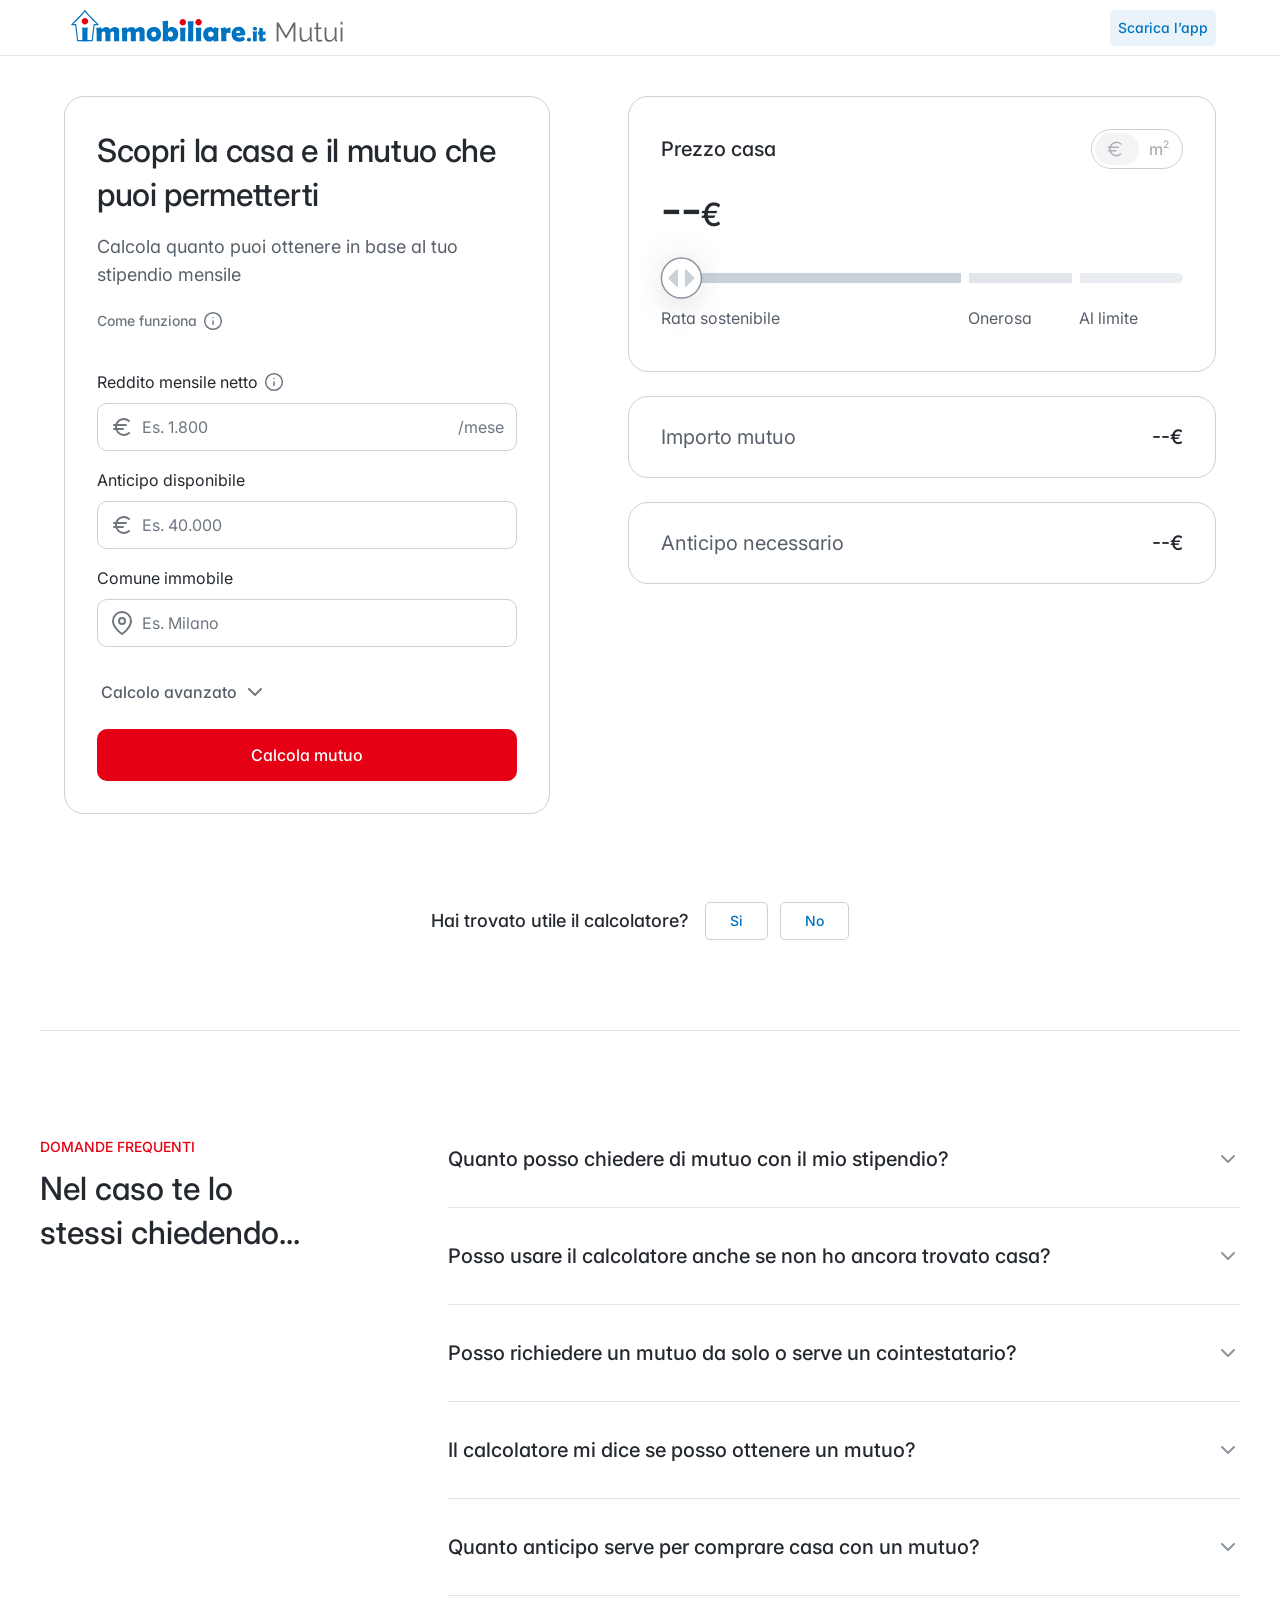
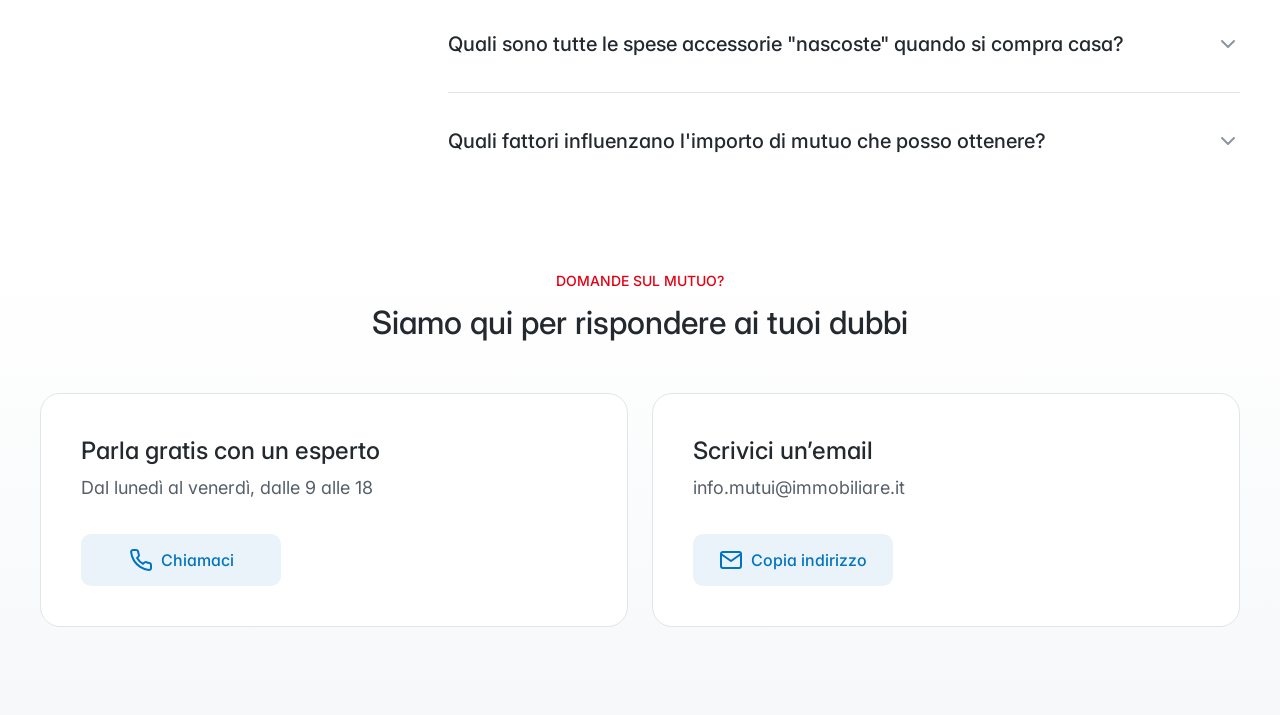
==== commit 9e58ff9c: "Add files via upload" ====
--- a/v2/index.html
+++ b/v2/index.html
@@ -202,6 +202,7 @@
 
   <!-- Feedback -->
   <div class="fb-wrap" id="fbWrap"><div class="inner">
+    <hr class="sep m-only">
     <div class="fb" id="fb">
       <div class="fb-step q" id="fbQ">
         <p class="fb-title">Hai trovato utile il calcolatore?</p>
@@ -217,23 +218,27 @@
   </div></div>
 </section>
 
+<div class="sep-wrap"><hr class="sep"></div>
+
 <section class="faq" aria-labelledby="faqTitle">
   <div class="faq-in">
-    <div class="faq-head"><p class="eyebrow">Domande frequenti</p><h2 id="faqTitle">Nel caso te lo stessi chiedendo...</h2></div>
+    <div class="faq-head"><p class="eyebrow">Domande frequenti</p><h2 id="faqTitle">Nel caso te lo<br class="br-d"> stessi chiedendo...</h2></div>
     <div class="faq-list" id="faqList"></div>
   </div>
 </section>
+
+<div class="sep-wrap m-only"><hr class="sep"></div>
 
 <section class="contacts" aria-labelledby="ctTitle">
   <div class="contacts-in">
-    <div class="contacts-head"><p class="eyebrow">Domande sul mutuo?</p><h2 id="ctTitle">Siamo qui per rispondere ai tuoi dubbi</h2></div>
+    <div class="contacts-head"><p class="eyebrow">Domande sul mutuo?</p><h2 id="ctTitle">Siamo qui per<br class="br-m"> rispondere ai tuoi dubbi</h2></div>
     <div class="ccards">
       <div class="ccard">
-        <h3>Parla gratis con un esperto</h3><p>Dal lunedì al venerdì, dalle 9 alle 18</p>
+        <div class="copy"><h3>Parla gratis con un esperto</h3><p>Dal lunedì al venerdì, dalle 9 alle 18</p></div>
         <a class="btn btn-blue-low" id="callBtn" href="tel:+390640060565"><span class="lbl"><svg aria-hidden="true" focusable="false" width="24" height="24" viewBox="0 0 24 24" fill="none" xmlns="http://www.w3.org/2000/svg"><path d="M21.9999 16.9201V19.9201C22.0011 20.1986 21.944 20.4743 21.8324 20.7294C21.7209 20.9846 21.5572 21.2137 21.352 21.402C21.1468 21.5902 20.9045 21.7336 20.6407 21.8228C20.3769 21.912 20.0973 21.9452 19.8199 21.9201C16.7428 21.5857 13.7869 20.5342 11.1899 18.8501C8.77376 17.3148 6.72527 15.2663 5.18993 12.8501C3.49991 10.2413 2.44818 7.27109 2.11993 4.1801C2.09494 3.90356 2.12781 3.62486 2.21643 3.36172C2.30506 3.09859 2.4475 2.85679 2.6347 2.65172C2.82189 2.44665 3.04974 2.28281 3.30372 2.17062C3.55771 2.05843 3.83227 2.00036 4.10993 2.0001H7.10993C7.59524 1.99532 8.06572 2.16718 8.43369 2.48363C8.80166 2.80008 9.04201 3.23954 9.10993 3.7201C9.23656 4.68016 9.47138 5.62282 9.80993 6.5301C9.94448 6.88802 9.9736 7.27701 9.89384 7.65098C9.81408 8.02494 9.6288 8.36821 9.35993 8.6401L8.08993 9.9101C9.51349 12.4136 11.5864 14.4865 14.0899 15.9101L15.3599 14.6401C15.6318 14.3712 15.9751 14.1859 16.3491 14.1062C16.723 14.0264 17.112 14.0556 17.4699 14.1901C18.3772 14.5286 19.3199 14.7635 20.2799 14.8901C20.7657 14.9586 21.2093 15.2033 21.5265 15.5776C21.8436 15.9519 22.0121 16.4297 21.9999 16.9201Z" stroke="#0074C1" stroke-width="2" stroke-linecap="round" stroke-linejoin="round"/></svg><span>Chiamaci</span></span></a>
       </div>
       <div class="ccard">
-        <h3>Scrivici un’email</h3><p>info.mutui@immobiliare.it</p>
+        <div class="copy"><h3>Scrivici un’email</h3><p>info.mutui@immobiliare.it</p></div>
         <button type="button" class="btn btn-blue-low" id="copyMail"><span class="lbl"><svg aria-hidden="true" focusable="false" width="24" height="24" viewBox="0 0 24 24" fill="none" xmlns="http://www.w3.org/2000/svg"><path d="M4 4H20C21.1 4 22 4.9 22 6V18C22 19.1 21.1 20 20 20H4C2.9 20 2 19.1 2 18V6C2 4.9 2.9 4 4 4Z" stroke="#0074C1" stroke-width="2" stroke-linecap="round" stroke-linejoin="round"/><path d="M22 6L12 13L2 6" stroke="#0074C1" stroke-width="2" stroke-linecap="round" stroke-linejoin="round"/></svg><span>Copia indirizzo</span></span></button>
       </div>
     </div>
@@ -251,6 +256,7 @@
 
 <script>window.ICONS={"info20": "<svg width=\"20\" height=\"20\" viewBox=\"0 0 20 20\" fill=\"none\" xmlns=\"http://www.w3.org/2000/svg\"><path d=\"M10.0001 18.3327C14.6025 18.3327 18.3334 14.6017 18.3334 9.99935C18.3334 5.39698 14.6025 1.66602 10.0001 1.66602C5.39771 1.66602 1.66675 5.39698 1.66675 9.99935C1.66675 14.6017 5.39771 18.3327 10.0001 18.3327Z\" stroke=\"#6E7781\" stroke-width=\"1.5\" stroke-linecap=\"round\" stroke-linejoin=\"round\"/><path d=\"M10 13.3333V10\" stroke=\"#6E7781\" stroke-width=\"1.5\" stroke-linecap=\"round\" stroke-linejoin=\"round\"/><path d=\"M10 6.66602H10.0083\" stroke=\"#6E7781\" stroke-width=\"1.5\" stroke-linecap=\"round\" stroke-linejoin=\"round\"/></svg>", "euroField": "<svg width=\"24\" height=\"24\" viewBox=\"0 0 24 24\" fill=\"none\" xmlns=\"http://www.w3.org/2000/svg\"><path d=\"M4 10H16M4 14H13M19 6.00003C17.5771 4.70768 15.7222 3.99427 13.8 4.00003C12.7625 4.01308 11.7378 4.23037 10.7843 4.63949C9.83083 5.0486 8.96727 5.64153 8.24296 6.38442C7.51864 7.1273 6.94776 8.00559 6.56291 8.96913C6.17806 9.93266 5.98678 10.9626 6 12C6 16.4 9.5 20 13.8 20C15.8 20 17.6 19.2 19 18\" stroke=\"#6E7781\" stroke-width=\"2\" stroke-linecap=\"round\" stroke-linejoin=\"round\"/></svg>", "cross": "<svg width=\"24\" height=\"24\" viewBox=\"0 0 24 24\" fill=\"none\" xmlns=\"http://www.w3.org/2000/svg\"><path d=\"M12 22C17.5228 22 22 17.5228 22 12C22 6.47715 17.5228 2 12 2C6.47715 2 2 6.47715 2 12C2 17.5228 6.47715 22 12 22Z\" fill=\"#EFF2F6\" stroke=\"#EFF2F6\" stroke-width=\"2\" stroke-linecap=\"round\" stroke-linejoin=\"round\"/><path d=\"M15 9L9 15M9 9L15 15\" stroke=\"#6E7781\" stroke-width=\"2\" stroke-linecap=\"round\" stroke-linejoin=\"round\"/></svg>", "pin24": "<svg width=\"24\" height=\"24\" viewBox=\"0 0 24 24\" fill=\"none\" xmlns=\"http://www.w3.org/2000/svg\"><path d=\"M21 10C21 17 12 23 12 23C12 23 3 17 3 10C3 7.61305 3.94821 5.32387 5.63604 3.63604C7.32387 1.94821 9.61305 1 12 1C14.3869 1 16.6761 1.94821 18.364 3.63604C20.0518 5.32387 21 7.61305 21 10Z\" stroke=\"#6E7781\" stroke-width=\"2\" stroke-linecap=\"round\" stroke-linejoin=\"round\"/><path d=\"M12 13C13.6569 13 15 11.6569 15 10C15 8.34315 13.6569 7 12 7C10.3431 7 9 8.34315 9 10C9 11.6569 10.3431 13 12 13Z\" stroke=\"#6E7781\" stroke-width=\"2\" stroke-linecap=\"round\" stroke-linejoin=\"round\"/></svg>", "chevDown24": "<svg width=\"24\" height=\"24\" viewBox=\"0 0 24 24\" fill=\"none\" xmlns=\"http://www.w3.org/2000/svg\"><path d=\"M18 9L12 15L6 9\" stroke=\"#6E7781\" stroke-width=\"2\" stroke-linecap=\"round\" stroke-linejoin=\"round\"/></svg>", "chevDownFaq": "<svg width=\"24\" height=\"24\" viewBox=\"0 0 24 24\" fill=\"none\" xmlns=\"http://www.w3.org/2000/svg\"><path d=\"M18 9L12 15L6 9\" stroke=\"#8C959F\" stroke-width=\"2\" stroke-linecap=\"round\" stroke-linejoin=\"round\"/></svg>", "share20": "<svg width=\"20\" height=\"20\" viewBox=\"0 0 20 20\" fill=\"none\" xmlns=\"http://www.w3.org/2000/svg\"><path d=\"M15 18.334C16.3807 18.334 17.5 17.2147 17.5 15.834C17.5 14.4533 16.3807 13.334 15 13.334C13.6193 13.334 12.5 14.4533 12.5 15.834C12.5 17.2147 13.6193 18.334 15 18.334Z\" stroke=\"#0074C1\" stroke-width=\"1.5\" stroke-linecap=\"round\" stroke-linejoin=\"round\"/><path d=\"M5 12.5C6.38071 12.5 7.5 11.3807 7.5 10C7.5 8.61929 6.38071 7.5 5 7.5C3.61929 7.5 2.5 8.61929 2.5 10C2.5 11.3807 3.61929 12.5 5 12.5Z\" stroke=\"#0074C1\" stroke-width=\"1.5\" stroke-linecap=\"round\" stroke-linejoin=\"round\"/><path d=\"M7.15833 11.2578L12.85 14.5745\" stroke=\"#0074C1\" stroke-width=\"1.5\" stroke-linecap=\"round\" stroke-linejoin=\"round\"/><path d=\"M15 6.66602C16.3807 6.66602 17.5 5.54673 17.5 4.16602C17.5 2.7853 16.3807 1.66602 15 1.66602C13.6193 1.66602 12.5 2.7853 12.5 4.16602C12.5 5.54673 13.6193 6.66602 15 6.66602Z\" stroke=\"#0074C1\" stroke-width=\"1.5\" stroke-linecap=\"round\" stroke-linejoin=\"round\"/><path d=\"M12.8417 5.42578L7.15833 8.74245\" stroke=\"#0074C1\" stroke-width=\"1.5\" stroke-linecap=\"round\" stroke-linejoin=\"round\"/></svg>", "euro20": "<svg width=\"20\" height=\"20\" viewBox=\"0 0 20 20\" fill=\"none\" xmlns=\"http://www.w3.org/2000/svg\"><path d=\"M3.33337 8.33401H13.3334M3.33337 11.6673H10.8334M15.8334 5.00068C14.6476 3.92371 13.1019 3.32921 11.5 3.33401C10.6355 3.34489 9.78154 3.52596 8.98697 3.86689C8.1924 4.20782 7.47277 4.70193 6.86917 5.321C6.26558 5.94007 5.78984 6.67198 5.46913 7.47492C5.14843 8.27787 4.98903 9.13613 5.00004 10.0007C5.00004 13.6673 7.91671 16.6673 11.5 16.6673C13.1667 16.6673 14.6667 16.0007 15.8334 15.0007\" stroke=\"currentColor\" stroke-width=\"1.5\" stroke-linecap=\"round\" stroke-linejoin=\"round\"/></svg>", "chevDown20": "<svg width=\"20\" height=\"20\" viewBox=\"0 0 20 20\" fill=\"none\" xmlns=\"http://www.w3.org/2000/svg\"><path d=\"M15 7.5L10 12.5L5 7.5\" stroke=\"#6E7781\" stroke-width=\"1.5\" stroke-linecap=\"round\" stroke-linejoin=\"round\"/></svg>", "arrowBlue": "<svg width=\"24\" height=\"24\" viewBox=\"0 0 24 24\" fill=\"none\" xmlns=\"http://www.w3.org/2000/svg\"><path d=\"M5 12H19\" stroke=\"currentColor\" stroke-width=\"2\" stroke-linecap=\"round\" stroke-linejoin=\"round\"/><path d=\"M12 19L19 12L12 5\" stroke=\"currentColor\" stroke-width=\"2\" stroke-linecap=\"round\" stroke-linejoin=\"round\"/></svg>", "phone": "<svg width=\"24\" height=\"24\" viewBox=\"0 0 24 24\" fill=\"none\" xmlns=\"http://www.w3.org/2000/svg\"><path d=\"M21.9999 16.9201V19.9201C22.0011 20.1986 21.944 20.4743 21.8324 20.7294C21.7209 20.9846 21.5572 21.2137 21.352 21.402C21.1468 21.5902 20.9045 21.7336 20.6407 21.8228C20.3769 21.912 20.0973 21.9452 19.8199 21.9201C16.7428 21.5857 13.7869 20.5342 11.1899 18.8501C8.77376 17.3148 6.72527 15.2663 5.18993 12.8501C3.49991 10.2413 2.44818 7.27109 2.11993 4.1801C2.09494 3.90356 2.12781 3.62486 2.21643 3.36172C2.30506 3.09859 2.4475 2.85679 2.6347 2.65172C2.82189 2.44665 3.04974 2.28281 3.30372 2.17062C3.55771 2.05843 3.83227 2.00036 4.10993 2.0001H7.10993C7.59524 1.99532 8.06572 2.16718 8.43369 2.48363C8.80166 2.80008 9.04201 3.23954 9.10993 3.7201C9.23656 4.68016 9.47138 5.62282 9.80993 6.5301C9.94448 6.88802 9.9736 7.27701 9.89384 7.65098C9.81408 8.02494 9.6288 8.36821 9.35993 8.6401L8.08993 9.9101C9.51349 12.4136 11.5864 14.4865 14.0899 15.9101L15.3599 14.6401C15.6318 14.3712 15.9751 14.1859 16.3491 14.1062C16.723 14.0264 17.112 14.0556 17.4699 14.1901C18.3772 14.5286 19.3199 14.7635 20.2799 14.8901C20.7657 14.9586 21.2093 15.2033 21.5265 15.5776C21.8436 15.9519 22.0121 16.4297 21.9999 16.9201Z\" stroke=\"#0074C1\" stroke-width=\"2\" stroke-linecap=\"round\" stroke-linejoin=\"round\"/></svg>", "mail": "<svg width=\"24\" height=\"24\" viewBox=\"0 0 24 24\" fill=\"none\" xmlns=\"http://www.w3.org/2000/svg\"><path d=\"M4 4H20C21.1 4 22 4.9 22 6V18C22 19.1 21.1 20 20 20H4C2.9 20 2 19.1 2 18V6C2 4.9 2.9 4 4 4Z\" stroke=\"#0074C1\" stroke-width=\"2\" stroke-linecap=\"round\" stroke-linejoin=\"round\"/><path d=\"M22 6L12 13L2 6\" stroke=\"#0074C1\" stroke-width=\"2\" stroke-linecap=\"round\" stroke-linejoin=\"round\"/></svg>", "pin32": "<svg width=\"32\" height=\"32\" viewBox=\"0 0 32 32\" fill=\"none\" xmlns=\"http://www.w3.org/2000/svg\"><path d=\"M23.5458 18.8223C27.075 19.7601 29.3913 21.3374 29.3913 23.1251C29.3913 26.0013 23.3958 28.3329 16 28.3329C8.60418 28.3329 2.60868 26.0013 2.60868 23.1251C2.60868 21.3374 4.92501 19.7601 8.45419 18.8223\" stroke=\"#6E7781\" stroke-width=\"2\" stroke-linecap=\"round\" stroke-linejoin=\"round\"/><path d=\"M23.4396 10.1056C23.4396 14.2144 16 23.497 16 23.497C16 23.497 8.56037 14.2144 8.56037 10.1056C8.56037 5.99685 11.8912 2.66602 16 2.66602C20.1088 2.66602 23.4396 5.99685 23.4396 10.1056Z\" stroke=\"#6E7781\" stroke-width=\"2\" stroke-linecap=\"round\" stroke-linejoin=\"round\"/><circle cx=\"16\" cy=\"10.4789\" r=\"2.60387\" stroke=\"#6E7781\" stroke-width=\"2\" stroke-linecap=\"round\" stroke-linejoin=\"round\"/></svg>", "alert20": "<svg width=\"20\" height=\"20\" viewBox=\"0 0 20 20\" fill=\"none\" xmlns=\"http://www.w3.org/2000/svg\"><path d=\"M8.5749 3.21635L1.51656 14.9997C1.37104 15.2517 1.29403 15.5374 1.29322 15.8284C1.2924 16.1195 1.3678 16.4056 1.51192 16.6585C1.65603 16.9113 1.86383 17.122 2.11465 17.2696C2.36547 17.4171 2.65056 17.4965 2.94156 17.4997H17.0582C17.3492 17.4965 17.6343 17.4171 17.8851 17.2696C18.136 17.122 18.3438 16.9113 18.4879 16.6585C18.632 16.4056 18.7074 16.1195 18.7066 15.8284C18.7058 15.5374 18.6288 15.2517 18.4832 14.9997L11.4249 3.21635C11.2763 2.97144 11.0672 2.76895 10.8176 2.62842C10.568 2.48789 10.2863 2.41406 9.9999 2.41406C9.71345 2.41406 9.43184 2.48789 9.18223 2.62842C8.93263 2.76895 8.72345 2.97144 8.5749 3.21635V3.21635Z\" stroke=\"#CF0043\" stroke-width=\"1.5\" stroke-linecap=\"round\" stroke-linejoin=\"round\"/><path d=\"M10 7.5V10.8333\" stroke=\"#CF0043\" stroke-width=\"1.5\" stroke-linecap=\"round\" stroke-linejoin=\"round\"/><path d=\"M10 14.168H10.0083\" stroke=\"#CF0043\" stroke-width=\"1.5\" stroke-linecap=\"round\" stroke-linejoin=\"round\"/></svg>", "close24": "<svg width=\"24\" height=\"24\" viewBox=\"0 0 24 24\" fill=\"none\" xmlns=\"http://www.w3.org/2000/svg\"><path d=\"M18 6L6 18\" stroke=\"#8C959F\" stroke-width=\"2\" stroke-linecap=\"round\" stroke-linejoin=\"round\"/><path d=\"M6 6L18 18\" stroke=\"#8C959F\" stroke-width=\"2\" stroke-linecap=\"round\" stroke-linejoin=\"round\"/></svg>", "leaf20": "<svg width=\"20\" height=\"20\" viewBox=\"0 0 20 20\" fill=\"none\" xmlns=\"http://www.w3.org/2000/svg\"><path d=\"M4.5835 13.3346C3.05825 3.80187 13.4011 5.32309 15.9762 2.55946C16.2318 2.28513 16.7684 2.25479 16.8934 2.60829C18.4999 7.1498 17.5455 17.7031 6.19187 15.1088C4.34664 16.5656 3.3335 17.918 3.3335 17.918\" stroke=\"#11A874\" stroke-width=\"1.5\" stroke-linecap=\"round\" stroke-linejoin=\"round\"/><path d=\"M7.5 12.293C7.5 12.293 8.24074 10.6036 10.463 9.98528C12.6852 9.36693 13.4259 8.83143 14.1667 7.29297\" stroke=\"#11A874\" stroke-width=\"1.5\" stroke-linecap=\"round\" stroke-linejoin=\"round\"/></svg>", "percent": "<svg width=\"24\" height=\"24\" viewBox=\"0 0 24 24\" fill=\"none\" xmlns=\"http://www.w3.org/2000/svg\"><path d=\"M19 5L5 19\" stroke=\"#6E7781\" stroke-width=\"2\" stroke-linecap=\"round\" stroke-linejoin=\"round\"/><path d=\"M17.5 20C18.8807 20 20 18.8807 20 17.5C20 16.1193 18.8807 15 17.5 15C16.1193 15 15 16.1193 15 17.5C15 18.8807 16.1193 20 17.5 20Z\" stroke=\"#6E7781\" stroke-width=\"2\" stroke-linecap=\"round\" stroke-linejoin=\"round\"/><path d=\"M6.5 9C7.88071 9 9 7.88071 9 6.5C9 5.11929 7.88071 4 6.5 4C5.11929 4 4 5.11929 4 6.5C4 7.88071 5.11929 9 6.5 9Z\" stroke=\"#6E7781\" stroke-width=\"2\" stroke-linecap=\"round\" stroke-linejoin=\"round\"/></svg>", "pointer": "<svg width=\"95\" height=\"115\" viewBox=\"0 0 95 115\" fill=\"none\" xmlns=\"http://www.w3.org/2000/svg\"><g filter=\"url(#ptrShadow)\"><circle cx=\"47.4166\" cy=\"54.084\" r=\"20\" fill=\"white\"/><circle cx=\"47.4166\" cy=\"54.084\" r=\"20\" stroke=\"#8C959F\" stroke-width=\"1.5\"/></g><path d=\"M43.9166 45.5929C43.9166 45.0361 43.2434 44.7572 42.8497 45.1509L34.3586 53.642C34.1145 53.8861 34.1145 54.2818 34.3586 54.5259L42.8497 63.017C43.2434 63.4108 43.9166 63.1319 43.9166 62.5751V45.5929Z\" fill=\"#C9D1D9\"/><path d=\"M50.9166 45.5929C50.9166 45.0361 51.5898 44.7572 51.9836 45.1509L60.4747 53.642C60.7188 53.8861 60.7188 54.2818 60.4747 54.5259L51.9836 63.017C51.5898 63.4108 50.9166 63.1319 50.9166 62.5751V45.5929Z\" fill=\"#C9D1D9\"/><defs><filter id=\"ptrShadow\" x=\"-4.19617e-05\" y=\"0.000649452\" width=\"94.8333\" height=\"114.833\" filterUnits=\"userSpaceOnUse\" color-interpolation-filters=\"sRGB\"><feFlood flood-opacity=\"0\" result=\"BackgroundImageFix\"/><feColorMatrix in=\"SourceAlpha\" type=\"matrix\" values=\"0 0 0 0 0 0 0 0 0 0 0 0 0 0 0 0 0 0 127 0\" result=\"hardAlpha\"/><feOffset dy=\"13.3333\"/><feGaussianBlur stdDeviation=\"13.3333\"/><feColorMatrix type=\"matrix\" values=\"0 0 0 0 0.141176 0 0 0 0 0.160784 0 0 0 0 0.184314 0 0 0 0.08 0\"/><feBlend mode=\"normal\" in2=\"BackgroundImageFix\" result=\"effect1_dropShadow\"/><feColorMatrix in=\"SourceAlpha\" type=\"matrix\" values=\"0 0 0 0 0 0 0 0 0 0 0 0 0 0 0 0 0 0 127 0\" result=\"hardAlpha\"/><feOffset dy=\"-6.66667\"/><feGaussianBlur stdDeviation=\"13.3333\"/><feColorMatrix type=\"matrix\" values=\"0 0 0 0 0.141176 0 0 0 0 0.160784 0 0 0 0 0.184314 0 0 0 0.06 0\"/><feBlend mode=\"normal\" in2=\"effect1_dropShadow\" result=\"effect2_dropShadow\"/><feBlend mode=\"normal\" in=\"SourceGraphic\" in2=\"effect2_dropShadow\" result=\"shape\"/></filter></defs></svg>", "shWa": "<svg width=\"24\" height=\"24\" viewBox=\"0 0 24 24\" fill=\"none\" xmlns=\"http://www.w3.org/2000/svg\"><path d=\"M4.27037 16.3822L3 21L7.73583 19.7573C9.04236 20.4736 10.5031 20.8458 12 20.8458C16.9177 20.8458 20.9186 16.8448 20.9186 11.9277C20.9225 10.7546 20.6935 9.59243 20.245 8.50848C19.7964 7.42454 19.1372 6.44039 18.3056 5.61306C16.6183 3.92526 14.3775 3 11.991 3C7.0738 3 3.07285 7.00095 3.08189 11.9277C3.07989 13.4911 3.4898 15.0275 4.27037 16.3822Z\" stroke=\"#0074C1\" stroke-width=\"2\" stroke-linejoin=\"round\"/><path fill-rule=\"evenodd\" clip-rule=\"evenodd\" d=\"M9.76822 8.18719C9.60497 7.81496 9.42364 7.80592 9.26943 7.80592C9.1333 7.79688 8.9876 7.79688 8.83339 7.79688C8.68876 7.79688 8.44362 7.85112 8.23517 8.07818C8.02619 8.3047 7.45508 8.84018 7.45508 9.93773C7.45508 11.0358 8.25325 12.0972 8.36226 12.2424C8.47073 12.3875 9.90435 14.7097 12.1728 15.6084C14.0595 16.3523 14.4408 16.2072 14.8492 16.1614C15.257 16.1162 16.1647 15.6265 16.3551 15.1C16.5364 14.5832 16.5364 14.1296 16.4822 14.0386C16.428 13.9482 16.2732 13.8935 16.0557 13.7754C15.8287 13.6669 14.7402 13.1224 14.5317 13.0496C14.3227 12.9773 14.1776 12.9411 14.0324 13.1586C13.8872 13.3856 13.4607 13.8844 13.3252 14.0296C13.1975 14.1748 13.0619 14.1929 12.8439 14.0838C12.6174 13.9754 11.9006 13.7393 11.0476 12.9773C10.3851 12.387 9.94051 11.6527 9.80438 11.4352C9.67782 11.2081 9.7863 11.0901 9.90435 10.981C10.0043 10.8816 10.1314 10.7184 10.2404 10.5913C10.3489 10.4636 10.3851 10.3642 10.467 10.219C10.5393 10.0739 10.5031 9.93773 10.4489 9.82925C10.3941 9.72928 9.96816 8.63174 9.76822 8.18719Z\" fill=\"#0074C1\" stroke=\"#0074C1\" stroke-width=\"0.675\" stroke-linejoin=\"round\"/></svg>", "shLink": "<svg width=\"24\" height=\"24\" viewBox=\"0 0 24 24\" fill=\"none\" xmlns=\"http://www.w3.org/2000/svg\"><path d=\"M15 7H18C18.6566 7 19.3068 7.12933 19.9134 7.3806C20.52 7.63188 21.0712 8.00017 21.5355 8.46447C21.9998 8.92876 22.3681 9.47996 22.6194 10.0866C22.8707 10.6932 23 11.3434 23 12C23 12.6566 22.8707 13.3068 22.6194 13.9134C22.3681 14.52 21.9998 15.0712 21.5355 15.5355C21.0712 15.9998 20.52 16.3681 19.9134 16.6194C19.3068 16.8707 18.6566 17 18 17H15M9 17H6C5.34339 17 4.69321 16.8707 4.08658 16.6194C3.47995 16.3681 2.92876 15.9998 2.46447 15.5355C1.52678 14.5979 1 13.3261 1 12C1 10.6739 1.52678 9.40215 2.46447 8.46447C3.40215 7.52678 4.67392 7 6 7H9\" stroke=\"#0074C1\" stroke-width=\"2\" stroke-linecap=\"round\" stroke-linejoin=\"round\"/><path d=\"M8 12H16\" stroke=\"#0074C1\" stroke-width=\"2\" stroke-linecap=\"round\" stroke-linejoin=\"round\"/></svg>", "loc1": "<svg width=\"34\" height=\"34\" viewBox=\"0 0 34 34\" fill=\"none\" xmlns=\"http://www.w3.org/2000/svg\"><path d=\"M31.6667 1H2.33333C1.59695 1 1 1.59695 1 2.33333V31.6667C1 32.403 1.59695 33 2.33333 33H8.66667C8.66667 28.7778 11.6 20.3333 23.3333 20.3333V33H31.6667C32.403 33 33 32.403 33 31.6667V2.33333C33 1.59695 32.403 1 31.6667 1Z\" stroke=\"#6E7781\" stroke-width=\"2\" stroke-linejoin=\"round\"/></svg>", "loc2": "<svg width=\"62\" height=\"34\" viewBox=\"0 0 62 34\" fill=\"none\" xmlns=\"http://www.w3.org/2000/svg\"><path d=\"M59.6667 1H2.33333C1.59695 1 1 1.59695 1 2.33333V31.6667C1 32.403 1.59695 33 2.33333 33H8.66667C8.66667 28.7778 11.6 20.3333 23.3333 20.3333V33H59.6667C60.403 33 61 32.403 61 31.6667V2.33333C61 1.59695 60.403 1 59.6667 1Z\" stroke=\"#6E7781\" stroke-width=\"2\" stroke-linejoin=\"round\"/><path d=\"M33 1V33\" stroke=\"#6E7781\" stroke-linecap=\"round\" stroke-linejoin=\"round\" stroke-dasharray=\"4 4\"/><path d=\"M43.3068 23V21.7273L47.2443 17.6477C47.6648 17.2045 48.0114 16.8163 48.2841 16.483C48.5606 16.1458 48.767 15.8258 48.9034 15.5227C49.0398 15.2197 49.108 14.8977 49.108 14.5568C49.108 14.1705 49.017 13.8371 48.8352 13.5568C48.6534 13.2727 48.4053 13.0549 48.0909 12.9034C47.7765 12.7481 47.4223 12.6705 47.0284 12.6705C46.6117 12.6705 46.2481 12.7557 45.9375 12.9261C45.6269 13.0966 45.3883 13.3371 45.2216 13.6477C45.0549 13.9583 44.9716 14.322 44.9716 14.7386H43.2955C43.2955 14.0303 43.4583 13.411 43.7841 12.8807C44.1098 12.3504 44.5568 11.9394 45.125 11.6477C45.6932 11.3523 46.339 11.2045 47.0625 11.2045C47.7936 11.2045 48.4375 11.3504 48.9943 11.642C49.5549 11.9299 49.9924 12.3239 50.3068 12.8239C50.6212 13.3201 50.7784 13.8807 50.7784 14.5057C50.7784 14.9375 50.697 15.3598 50.5341 15.7727C50.375 16.1856 50.0966 16.6458 49.6989 17.1534C49.3011 17.6572 48.7481 18.2689 48.0398 18.9886L45.7273 21.4091V21.4943H50.9659V23H43.3068Z\" fill=\"#6E7781\"/></svg>", "loc3": "<svg width=\"90\" height=\"34\" viewBox=\"0 0 90 34\" fill=\"none\" xmlns=\"http://www.w3.org/2000/svg\"><path d=\"M87.6667 1H2.33333C1.59695 1 1 1.59695 1 2.33333V31.6667C1 32.403 1.59695 33 2.33333 33H8.66667C8.66667 28.7778 11.6 20.3333 23.3333 20.3333V33H87.6667C88.403 33 89 32.403 89 31.6667V2.33333C89 1.59695 88.403 1 87.6667 1Z\" stroke=\"#6E7781\" stroke-width=\"2\" stroke-linejoin=\"round\"/><path d=\"M33 1V33\" stroke=\"#6E7781\" stroke-linecap=\"round\" stroke-linejoin=\"round\" stroke-dasharray=\"4 4\"/><path d=\"M61 1V33\" stroke=\"#6E7781\" stroke-linecap=\"round\" stroke-linejoin=\"round\" stroke-dasharray=\"4 4\"/><path d=\"M75.358 23.1591C74.5777 23.1591 73.8807 23.0246 73.267 22.7557C72.6572 22.4867 72.1742 22.1136 71.8182 21.6364C71.4659 21.1553 71.2765 20.5985 71.25 19.9659H73.0341C73.0568 20.3106 73.1723 20.6098 73.3807 20.8636C73.5928 21.1136 73.8693 21.3068 74.2102 21.4432C74.5511 21.5795 74.9299 21.6477 75.3466 21.6477C75.8049 21.6477 76.2102 21.5682 76.5625 21.4091C76.9186 21.25 77.197 21.0284 77.3977 20.7443C77.5985 20.4564 77.6989 20.125 77.6989 19.75C77.6989 19.3598 77.5985 19.017 77.3977 18.7216C77.2008 18.4223 76.911 18.1875 76.5284 18.017C76.1496 17.8466 75.6913 17.7614 75.1534 17.7614H74.1705V16.3295H75.1534C75.5852 16.3295 75.964 16.2519 76.2898 16.0966C76.6193 15.9413 76.8769 15.7254 77.0625 15.4489C77.2481 15.1686 77.3409 14.8409 77.3409 14.4659C77.3409 14.1061 77.2595 13.7936 77.0966 13.5284C76.9375 13.2595 76.7102 13.0492 76.4148 12.8977C76.1231 12.7462 75.7784 12.6705 75.3807 12.6705C75.0019 12.6705 74.6477 12.7405 74.3182 12.8807C73.9924 13.017 73.7273 13.214 73.5227 13.4716C73.3182 13.7254 73.2083 14.0303 73.1932 14.3864H71.4943C71.5133 13.7576 71.6989 13.2045 72.0511 12.7273C72.4072 12.25 72.8769 11.8769 73.4602 11.608C74.0436 11.339 74.6913 11.2045 75.4034 11.2045C76.1496 11.2045 76.7936 11.3504 77.3352 11.642C77.8807 11.9299 78.3011 12.3144 78.5966 12.7955C78.8958 13.2765 79.0436 13.803 79.0398 14.375C79.0436 15.0265 78.8617 15.5795 78.4943 16.0341C78.1307 16.4886 77.6458 16.7936 77.0398 16.9489V17.0398C77.8125 17.1572 78.411 17.464 78.8352 17.9602C79.2633 18.4564 79.4754 19.072 79.4716 19.8068C79.4754 20.447 79.2973 21.0208 78.9375 21.5284C78.5814 22.036 78.0947 22.4356 77.4773 22.7273C76.8598 23.0152 76.1534 23.1591 75.358 23.1591Z\" fill=\"#6E7781\"/></svg>", "loc4": "<svg width=\"118\" height=\"34\" viewBox=\"0 0 118 34\" fill=\"none\" xmlns=\"http://www.w3.org/2000/svg\"><path d=\"M115.667 1H2.33333C1.59695 1 1 1.59695 1 2.33333V31.6667C1 32.403 1.59695 33 2.33333 33H8.66667C8.66667 28.7778 11.6 20.3333 23.3333 20.3333V33H115.667C116.403 33 117 32.403 117 31.6667V2.33333C117 1.59695 116.403 1 115.667 1Z\" stroke=\"#6E7781\" stroke-width=\"2\" stroke-linejoin=\"round\"/><path d=\"M33 1V33\" stroke=\"#6E7781\" stroke-linecap=\"round\" stroke-linejoin=\"round\" stroke-dasharray=\"4 4\"/><path d=\"M61 1V33\" stroke=\"#6E7781\" stroke-linecap=\"round\" stroke-linejoin=\"round\" stroke-dasharray=\"4 4\"/><path d=\"M89 1V33\" stroke=\"#6E7781\" stroke-linecap=\"round\" stroke-linejoin=\"round\" stroke-dasharray=\"4 4\"/><path d=\"M98.9062 20.7273V19.3068L103.935 11.3636H105.054V13.4545H104.344L100.747 19.1477V19.2386H107.639V20.7273H98.9062ZM104.423 23V20.2955L104.435 19.6477V11.3636H106.099V23H104.423Z\" fill=\"#6E7781\"/></svg>", "loc5": "<svg width=\"147\" height=\"34\" viewBox=\"0 0 147 34\" fill=\"none\" xmlns=\"http://www.w3.org/2000/svg\"><path d=\"M115.667 1H2.33333C1.59695 1 1 1.59695 1 2.33333V31.6667C1 32.403 1.59695 33 2.33333 33H8.66667C8.66667 28.7778 11.6 20.3333 23.3333 20.3333V33H115.667C116.403 33 117 32.403 117 31.6667V2.33333C117 1.59695 116.403 1 115.667 1Z\" stroke=\"#6E7781\" stroke-width=\"2\" stroke-linejoin=\"round\"/><path d=\"M33 1V33\" stroke=\"#6E7781\" stroke-linecap=\"round\" stroke-linejoin=\"round\" stroke-dasharray=\"4 4\"/><path d=\"M61 1V33\" stroke=\"#6E7781\" stroke-linecap=\"round\" stroke-linejoin=\"round\" stroke-dasharray=\"4 4\"/><path d=\"M131.382 23.1591C130.67 23.1591 130.03 23.0227 129.462 22.75C128.897 22.4735 128.446 22.0947 128.109 21.6136C127.772 21.1326 127.592 20.5833 127.57 19.9659H129.274C129.316 20.4659 129.537 20.8769 129.939 21.1989C130.34 21.5208 130.821 21.6818 131.382 21.6818C131.829 21.6818 132.225 21.5795 132.57 21.375C132.918 21.1667 133.191 20.8807 133.388 20.517C133.589 20.1534 133.689 19.7386 133.689 19.2727C133.689 18.7992 133.587 18.3769 133.382 18.0057C133.178 17.6345 132.895 17.3428 132.536 17.1307C132.179 16.9186 131.77 16.8106 131.308 16.8068C130.956 16.8068 130.602 16.8674 130.246 16.9886C129.89 17.1098 129.602 17.2689 129.382 17.4659L127.774 17.2273L128.428 11.3636H134.825V12.8693H129.888L129.518 16.125H129.587C129.814 15.9053 130.115 15.7216 130.49 15.5739C130.869 15.4261 131.274 15.3523 131.706 15.3523C132.414 15.3523 133.045 15.5208 133.598 15.858C134.155 16.1951 134.592 16.6553 134.911 17.2386C135.232 17.8182 135.392 18.4848 135.388 19.2386C135.392 19.9924 135.221 20.6648 134.876 21.2557C134.536 21.8466 134.062 22.3125 133.456 22.6534C132.854 22.9905 132.162 23.1591 131.382 23.1591ZM140.906 21.0455V13.3636H142.435V21.0455H140.906ZM137.832 17.9659V16.4432H145.514V17.9659H137.832Z\" fill=\"#6E7781\"/><path d=\"M89 1V33\" stroke=\"#6E7781\" stroke-linecap=\"round\" stroke-linejoin=\"round\" stroke-dasharray=\"4 4\"/></svg>", "appIcon": "<svg width=\"64\" height=\"64\" viewBox=\"0 0 64 64\" fill=\"none\" xmlns=\"http://www.w3.org/2000/svg\"><path d=\"M32.18 7C35.16 10.82 41.75 17.80 46.17 21.96C46.23 22.02 46.37 22.14 46.37 22.41C46.37 22.74 46.09 23.01 45.76 23.01H42.25C42.23 23.21 42.20 23.40 42.18 23.62C41.57 28.76 40.32 39.00 40.32 39.00C40.28 39.30 40.06 39.55 39.75 39.55C38.14 39.55 36.52 39.55 34.88 39.55C34.85 37.37 34.78 33.16 34.78 32.60C34.78 29.84 34.88 27.61 35.10 25.97C35.11 25.84 35.12 25.65 35.12 25.60C35.12 25.41 34.97 25.31 34.70 25.31C34.12 25.31 32.77 25.50 32.28 25.51C32.25 25.51 32.21 25.51 32.18 25.51C32.15 25.51 32.12 25.51 32.08 25.51C31.59 25.50 30.24 25.31 29.66 25.31C29.39 25.31 29.24 25.41 29.24 25.60C29.24 25.65 29.25 25.84 29.26 25.97C29.48 27.61 29.58 29.84 29.58 32.60C29.58 33.16 29.51 37.37 29.48 39.55H24.61C24.30 39.55 24.08 39.30 24.04 39.00C24.04 39.00 22.79 28.76 22.18 23.62C22.16 23.40 22.13 23.21 22.11 23.01H18.60C18.27 23.01 18 22.74 18 22.41C18 22.14 18.13 22.02 18.19 21.96C22.61 17.80 29.20 10.82 32.18 7H32.18Z\" fill=\"white\"/><path d=\"M32.18 22.19C34.03 22.19 35.54 20.69 35.54 18.83C35.54 16.98 34.03 15.470 32.18 15.47C30.33 15.47 28.82 16.98 28.82 18.83C28.82 20.69 30.33 22.19 32.18 22.19Z\" fill=\"#E50013\"/><path d=\"M47.17 55.86V48.81H48.36V55.86H47.17ZM47.17 47.48V46H48.36V47.48H47.17Z\" fill=\"white\"/><path d=\"M39.25 53.04V48.81H40.44V52.81C40.44 53.53 40.57 54.07 40.82 54.43C41.07 54.79 41.45 54.97 41.94 54.97C42.27 54.97 42.58 54.90 42.88 54.76C43.18 54.62 43.46 54.42 43.70 54.16C43.94 53.90 44.13 53.58 44.27 53.22V48.81H45.46V54.51C45.46 54.65 45.48 54.76 45.54 54.83C45.60 54.90 45.70 54.93 45.84 54.94V55.86C45.70 55.88 45.59 55.89 45.51 55.89C45.44 55.90 45.37 55.90 45.29 55.90C45.07 55.90 44.88 55.83 44.71 55.70C44.55 55.55 44.47 55.38 44.46 55.17L44.43 54.35C44.12 54.87 43.71 55.27 43.19 55.56C42.67 55.85 42.11 55.99 41.50 55.99C40.76 55.99 40.20 55.75 39.82 55.25C39.44 54.75 39.25 54.01 39.25 53.04Z\" fill=\"white\"/><path d=\"M38.49 55.51C38.39 55.55 38.26 55.61 38.08 55.68C37.91 55.76 37.71 55.82 37.49 55.87C37.26 55.93 37.03 55.95 36.77 55.95C36.49 55.95 36.22 55.90 35.98 55.81C35.73 55.70 35.54 55.53 35.40 55.32C35.25 55.09 35.18 54.81 35.18 54.48V49.74H34.22V48.81H35.18V46.45H36.37V48.81H37.95V49.74H36.37V54.12C36.39 54.37 36.47 54.56 36.62 54.68C36.78 54.80 36.96 54.86 37.17 54.86C37.40 54.86 37.62 54.82 37.81 54.74C38.01 54.66 38.14 54.60 38.21 54.56L38.49 55.51Z\" fill=\"white\"/><path d=\"M26.93 53.04V48.81H28.12V52.81C28.12 53.53 28.24 54.07 28.50 54.43C28.75 54.79 29.12 54.97 29.62 54.97C29.94 54.97 30.25 54.90 30.55 54.77C30.86 54.62 31.13 54.42 31.37 54.16C31.62 53.90 31.81 53.59 31.94 53.23V48.81H33.13V54.51C33.13 54.65 33.16 54.76 33.21 54.83C33.28 54.90 33.37 54.93 33.51 54.94V55.86C33.37 55.88 33.27 55.89 33.18 55.89C33.11 55.90 33.04 55.90 32.97 55.90C32.74 55.90 32.55 55.83 32.39 55.70C32.23 55.55 32.14 55.38 32.13 55.17L32.10 54.35C31.80 54.87 31.38 55.27 30.86 55.56C30.35 55.85 29.78 56.00 29.17 56.00C28.43 56.00 27.87 55.75 27.50 55.25C27.12 54.75 26.93 54.01 26.93 53.04Z\" fill=\"white\"/><path d=\"M23.94 55.86V48.54L20.78 54.17H20.04L16.86 48.54V55.86H15.65V46.27H16.93L20.40 52.49L23.89 46.27H25.16V55.86H23.94Z\" fill=\"white\"/></svg>", "qr": "<svg class=\"qr\" viewBox=\"0 0 33 33\" shape-rendering=\"crispEdges\" aria-label=\"Codice QR per scaricare l’app\" role=\"img\"><path fill=\"#000\" d=\"M0 0h1v1h-1zM1 0h1v1h-1zM2 0h1v1h-1zM3 0h1v1h-1zM4 0h1v1h-1zM5 0h1v1h-1zM6 0h1v1h-1zM10 0h1v1h-1zM11 0h1v1h-1zM12 0h1v1h-1zM15 0h1v1h-1zM19 0h1v1h-1zM22 0h1v1h-1zM23 0h1v1h-1zM26 0h1v1h-1zM27 0h1v1h-1zM28 0h1v1h-1zM29 0h1v1h-1zM30 0h1v1h-1zM31 0h1v1h-1zM32 0h1v1h-1zM0 1h1v1h-1zM6 1h1v1h-1zM10 1h1v1h-1zM12 1h1v1h-1zM15 1h1v1h-1zM17 1h1v1h-1zM20 1h1v1h-1zM21 1h1v1h-1zM22 1h1v1h-1zM23 1h1v1h-1zM24 1h1v1h-1zM26 1h1v1h-1zM32 1h1v1h-1zM0 2h1v1h-1zM2 2h1v1h-1zM3 2h1v1h-1zM4 2h1v1h-1zM6 2h1v1h-1zM9 2h1v1h-1zM14 2h1v1h-1zM17 2h1v1h-1zM23 2h1v1h-1zM24 2h1v1h-1zM26 2h1v1h-1zM28 2h1v1h-1zM29 2h1v1h-1zM30 2h1v1h-1zM32 2h1v1h-1zM0 3h1v1h-1zM2 3h1v1h-1zM3 3h1v1h-1zM4 3h1v1h-1zM6 3h1v1h-1zM9 3h1v1h-1zM10 3h1v1h-1zM13 3h1v1h-1zM15 3h1v1h-1zM17 3h1v1h-1zM19 3h1v1h-1zM21 3h1v1h-1zM26 3h1v1h-1zM28 3h1v1h-1zM29 3h1v1h-1zM30 3h1v1h-1zM32 3h1v1h-1zM0 4h1v1h-1zM2 4h1v1h-1zM3 4h1v1h-1zM4 4h1v1h-1zM6 4h1v1h-1zM10 4h1v1h-1zM13 4h1v1h-1zM16 4h1v1h-1zM19 4h1v1h-1zM21 4h1v1h-1zM22 4h1v1h-1zM26 4h1v1h-1zM28 4h1v1h-1zM29 4h1v1h-1zM30 4h1v1h-1zM32 4h1v1h-1zM0 5h1v1h-1zM6 5h1v1h-1zM8 5h1v1h-1zM10 5h1v1h-1zM13 5h1v1h-1zM17 5h1v1h-1zM20 5h1v1h-1zM21 5h1v1h-1zM22 5h1v1h-1zM23 5h1v1h-1zM26 5h1v1h-1zM32 5h1v1h-1zM0 6h1v1h-1zM1 6h1v1h-1zM2 6h1v1h-1zM3 6h1v1h-1zM4 6h1v1h-1zM5 6h1v1h-1zM6 6h1v1h-1zM8 6h1v1h-1zM10 6h1v1h-1zM12 6h1v1h-1zM14 6h1v1h-1zM16 6h1v1h-1zM18 6h1v1h-1zM20 6h1v1h-1zM22 6h1v1h-1zM24 6h1v1h-1zM26 6h1v1h-1zM27 6h1v1h-1zM28 6h1v1h-1zM29 6h1v1h-1zM30 6h1v1h-1zM31 6h1v1h-1zM32 6h1v1h-1zM9 7h1v1h-1zM10 7h1v1h-1zM17 7h1v1h-1zM19 7h1v1h-1zM20 7h1v1h-1zM21 7h1v1h-1zM24 7h1v1h-1zM0 8h1v1h-1zM3 8h1v1h-1zM5 8h1v1h-1zM6 8h1v1h-1zM8 8h1v1h-1zM9 8h1v1h-1zM11 8h1v1h-1zM13 8h1v1h-1zM14 8h1v1h-1zM15 8h1v1h-1zM19 8h1v1h-1zM21 8h1v1h-1zM24 8h1v1h-1zM25 8h1v1h-1zM27 8h1v1h-1zM5 9h1v1h-1zM10 9h1v1h-1zM11 9h1v1h-1zM14 9h1v1h-1zM16 9h1v1h-1zM20 9h1v1h-1zM24 9h1v1h-1zM25 9h1v1h-1zM26 9h1v1h-1zM27 9h1v1h-1zM31 9h1v1h-1zM32 9h1v1h-1zM3 10h1v1h-1zM5 10h1v1h-1zM6 10h1v1h-1zM8 10h1v1h-1zM9 10h1v1h-1zM11 10h1v1h-1zM16 10h1v1h-1zM17 10h1v1h-1zM19 10h1v1h-1zM21 10h1v1h-1zM22 10h1v1h-1zM24 10h1v1h-1zM26 10h1v1h-1zM27 10h1v1h-1zM28 10h1v1h-1zM30 10h1v1h-1zM32 10h1v1h-1zM0 11h1v1h-1zM3 11h1v1h-1zM7 11h1v1h-1zM11 11h1v1h-1zM14 11h1v1h-1zM15 11h1v1h-1zM16 11h1v1h-1zM17 11h1v1h-1zM19 11h1v1h-1zM20 11h1v1h-1zM23 11h1v1h-1zM24 11h1v1h-1zM26 11h1v1h-1zM28 11h1v1h-1zM29 11h1v1h-1zM1 12h1v1h-1zM2 12h1v1h-1zM3 12h1v1h-1zM5 12h1v1h-1zM6 12h1v1h-1zM7 12h1v1h-1zM10 12h1v1h-1zM15 12h1v1h-1zM19 12h1v1h-1zM23 12h1v1h-1zM24 12h1v1h-1zM25 12h1v1h-1zM26 12h1v1h-1zM27 12h1v1h-1zM29 12h1v1h-1zM31 12h1v1h-1zM0 13h1v1h-1zM7 13h1v1h-1zM8 13h1v1h-1zM11 13h1v1h-1zM13 13h1v1h-1zM15 13h1v1h-1zM16 13h1v1h-1zM17 13h1v1h-1zM22 13h1v1h-1zM23 13h1v1h-1zM25 13h1v1h-1zM26 13h1v1h-1zM28 13h1v1h-1zM29 13h1v1h-1zM31 13h1v1h-1zM32 13h1v1h-1zM3 14h1v1h-1zM4 14h1v1h-1zM6 14h1v1h-1zM7 14h1v1h-1zM8 14h1v1h-1zM11 14h1v1h-1zM12 14h1v1h-1zM13 14h1v1h-1zM14 14h1v1h-1zM17 14h1v1h-1zM20 14h1v1h-1zM23 14h1v1h-1zM25 14h1v1h-1zM26 14h1v1h-1zM27 14h1v1h-1zM28 14h1v1h-1zM30 14h1v1h-1zM31 14h1v1h-1zM1 15h1v1h-1zM4 15h1v1h-1zM5 15h1v1h-1zM7 15h1v1h-1zM9 15h1v1h-1zM11 15h1v1h-1zM12 15h1v1h-1zM14 15h1v1h-1zM15 15h1v1h-1zM17 15h1v1h-1zM18 15h1v1h-1zM19 15h1v1h-1zM21 15h1v1h-1zM22 15h1v1h-1zM24 15h1v1h-1zM26 15h1v1h-1zM28 15h1v1h-1zM31 15h1v1h-1zM0 16h1v1h-1zM2 16h1v1h-1zM4 16h1v1h-1zM5 16h1v1h-1zM6 16h1v1h-1zM12 16h1v1h-1zM14 16h1v1h-1zM17 16h1v1h-1zM18 16h1v1h-1zM19 16h1v1h-1zM20 16h1v1h-1zM21 16h1v1h-1zM22 16h1v1h-1zM23 16h1v1h-1zM24 16h1v1h-1zM26 16h1v1h-1zM28 16h1v1h-1zM29 16h1v1h-1zM31 16h1v1h-1zM0 17h1v1h-1zM2 17h1v1h-1zM3 17h1v1h-1zM5 17h1v1h-1zM8 17h1v1h-1zM10 17h1v1h-1zM13 17h1v1h-1zM14 17h1v1h-1zM16 17h1v1h-1zM21 17h1v1h-1zM23 17h1v1h-1zM27 17h1v1h-1zM29 17h1v1h-1zM31 17h1v1h-1zM0 18h1v1h-1zM1 18h1v1h-1zM2 18h1v1h-1zM3 18h1v1h-1zM6 18h1v1h-1zM8 18h1v1h-1zM10 18h1v1h-1zM11 18h1v1h-1zM12 18h1v1h-1zM18 18h1v1h-1zM20 18h1v1h-1zM22 18h1v1h-1zM25 18h1v1h-1zM26 18h1v1h-1zM30 18h1v1h-1zM32 18h1v1h-1zM5 19h1v1h-1zM7 19h1v1h-1zM9 19h1v1h-1zM10 19h1v1h-1zM12 19h1v1h-1zM14 19h1v1h-1zM17 19h1v1h-1zM18 19h1v1h-1zM20 19h1v1h-1zM21 19h1v1h-1zM24 19h1v1h-1zM27 19h1v1h-1zM31 19h1v1h-1zM0 20h1v1h-1zM1 20h1v1h-1zM4 20h1v1h-1zM6 20h1v1h-1zM9 20h1v1h-1zM10 20h1v1h-1zM12 20h1v1h-1zM15 20h1v1h-1zM16 20h1v1h-1zM17 20h1v1h-1zM18 20h1v1h-1zM19 20h1v1h-1zM22 20h1v1h-1zM23 20h1v1h-1zM24 20h1v1h-1zM25 20h1v1h-1zM32 20h1v1h-1zM1 21h1v1h-1zM2 21h1v1h-1zM3 21h1v1h-1zM4 21h1v1h-1zM5 21h1v1h-1zM7 21h1v1h-1zM8 21h1v1h-1zM10 21h1v1h-1zM12 21h1v1h-1zM14 21h1v1h-1zM15 21h1v1h-1zM16 21h1v1h-1zM18 21h1v1h-1zM19 21h1v1h-1zM20 21h1v1h-1zM22 21h1v1h-1zM26 21h1v1h-1zM29 21h1v1h-1zM31 21h1v1h-1zM32 21h1v1h-1zM0 22h1v1h-1zM1 22h1v1h-1zM6 22h1v1h-1zM7 22h1v1h-1zM8 22h1v1h-1zM9 22h1v1h-1zM13 22h1v1h-1zM14 22h1v1h-1zM15 22h1v1h-1zM17 22h1v1h-1zM20 22h1v1h-1zM21 22h1v1h-1zM22 22h1v1h-1zM26 22h1v1h-1zM27 22h1v1h-1zM30 22h1v1h-1zM32 22h1v1h-1zM1 23h1v1h-1zM4 23h1v1h-1zM5 23h1v1h-1zM8 23h1v1h-1zM9 23h1v1h-1zM11 23h1v1h-1zM12 23h1v1h-1zM16 23h1v1h-1zM21 23h1v1h-1zM22 23h1v1h-1zM28 23h1v1h-1zM29 23h1v1h-1zM0 24h1v1h-1zM2 24h1v1h-1zM6 24h1v1h-1zM7 24h1v1h-1zM8 24h1v1h-1zM10 24h1v1h-1zM15 24h1v1h-1zM16 24h1v1h-1zM17 24h1v1h-1zM19 24h1v1h-1zM20 24h1v1h-1zM21 24h1v1h-1zM23 24h1v1h-1zM24 24h1v1h-1zM25 24h1v1h-1zM26 24h1v1h-1zM27 24h1v1h-1zM28 24h1v1h-1zM29 24h1v1h-1zM8 25h1v1h-1zM10 25h1v1h-1zM11 25h1v1h-1zM12 25h1v1h-1zM13 25h1v1h-1zM14 25h1v1h-1zM16 25h1v1h-1zM19 25h1v1h-1zM20 25h1v1h-1zM22 25h1v1h-1zM24 25h1v1h-1zM28 25h1v1h-1zM29 25h1v1h-1zM32 25h1v1h-1zM0 26h1v1h-1zM1 26h1v1h-1zM2 26h1v1h-1zM3 26h1v1h-1zM4 26h1v1h-1zM5 26h1v1h-1zM6 26h1v1h-1zM9 26h1v1h-1zM11 26h1v1h-1zM13 26h1v1h-1zM16 26h1v1h-1zM20 26h1v1h-1zM21 26h1v1h-1zM24 26h1v1h-1zM26 26h1v1h-1zM28 26h1v1h-1zM29 26h1v1h-1zM30 26h1v1h-1zM31 26h1v1h-1zM0 27h1v1h-1zM6 27h1v1h-1zM8 27h1v1h-1zM14 27h1v1h-1zM15 27h1v1h-1zM16 27h1v1h-1zM19 27h1v1h-1zM24 27h1v1h-1zM28 27h1v1h-1zM0 28h1v1h-1zM2 28h1v1h-1zM3 28h1v1h-1zM4 28h1v1h-1zM6 28h1v1h-1zM9 28h1v1h-1zM13 28h1v1h-1zM14 28h1v1h-1zM16 28h1v1h-1zM22 28h1v1h-1zM24 28h1v1h-1zM25 28h1v1h-1zM26 28h1v1h-1zM27 28h1v1h-1zM28 28h1v1h-1zM29 28h1v1h-1zM32 28h1v1h-1zM0 29h1v1h-1zM2 29h1v1h-1zM3 29h1v1h-1zM4 29h1v1h-1zM6 29h1v1h-1zM8 29h1v1h-1zM9 29h1v1h-1zM11 29h1v1h-1zM12 29h1v1h-1zM15 29h1v1h-1zM17 29h1v1h-1zM19 29h1v1h-1zM20 29h1v1h-1zM21 29h1v1h-1zM23 29h1v1h-1zM24 29h1v1h-1zM26 29h1v1h-1zM28 29h1v1h-1zM31 29h1v1h-1zM0 30h1v1h-1zM2 30h1v1h-1zM3 30h1v1h-1zM4 30h1v1h-1zM6 30h1v1h-1zM9 30h1v1h-1zM12 30h1v1h-1zM13 30h1v1h-1zM18 30h1v1h-1zM21 30h1v1h-1zM22 30h1v1h-1zM23 30h1v1h-1zM24 30h1v1h-1zM25 30h1v1h-1zM28 30h1v1h-1zM30 30h1v1h-1zM32 30h1v1h-1zM0 31h1v1h-1zM6 31h1v1h-1zM10 31h1v1h-1zM11 31h1v1h-1zM12 31h1v1h-1zM14 31h1v1h-1zM15 31h1v1h-1zM16 31h1v1h-1zM17 31h1v1h-1zM18 31h1v1h-1zM21 31h1v1h-1zM22 31h1v1h-1zM23 31h1v1h-1zM24 31h1v1h-1zM25 31h1v1h-1zM29 31h1v1h-1zM0 32h1v1h-1zM1 32h1v1h-1zM2 32h1v1h-1zM3 32h1v1h-1zM4 32h1v1h-1zM5 32h1v1h-1zM6 32h1v1h-1zM8 32h1v1h-1zM10 32h1v1h-1zM12 32h1v1h-1zM13 32h1v1h-1zM14 32h1v1h-1zM21 32h1v1h-1zM24 32h1v1h-1zM25 32h1v1h-1zM28 32h1v1h-1zM29 32h1v1h-1zM31 32h1v1h-1z\"/></svg>", "tipo1": "<svg width=\"144\" height=\"144\" viewBox=\"0 0 144 144\" fill=\"none\" xmlns=\"http://www.w3.org/2000/svg\"><rect width=\"144\" height=\"144\" rx=\"10\" fill=\"#F5F7F9\"/><path d=\"M86.66 56H57.33C56.59 56 56 56.59 56 57.33V86.66C56 87.40 56.59 88 57.33 88H63.66C63.66 83.77 66.6 75.33 78.33 75.33V88H86.66C87.40 88 88 87.40 88 86.66V57.33C88 56.59 87.40 56 86.66 56Z\" stroke=\"#6E7781\" stroke-width=\"2\" stroke-linejoin=\"round\"/></svg>", "tipo2": "<svg width=\"144\" height=\"144\" viewBox=\"0 0 144 144\" fill=\"none\" xmlns=\"http://www.w3.org/2000/svg\"><rect width=\"144\" height=\"144\" rx=\"10\" fill=\"#F5F7F9\"/><path d=\"M100.66 56H43.33C42.59 56 42 56.59 42 57.33V86.66C42 87.40 42.59 88 43.33 88H49.66C49.66 83.77 52.6 75.33 64.33 75.33V88H100.66C101.40 88 102 87.40 102 86.66V57.33C102 56.59 101.40 56 100.66 56Z\" stroke=\"#6E7781\" stroke-width=\"2\" stroke-linejoin=\"round\"/><path d=\"M74 56V88\" stroke=\"#6E7781\" stroke-linecap=\"round\" stroke-linejoin=\"round\" stroke-dasharray=\"4 4\"/><path d=\"M84.30 78V76.72L88.24 72.64C88.66 72.20 89.01 71.81 89.28 71.48C89.56 71.14 89.76 70.82 89.90 70.52C90.03 70.21 90.10 69.89 90.10 69.55C90.10 69.17 90.01 68.83 89.83 68.55C89.65 68.27 89.40 68.05 89.09 67.90C88.77 67.74 88.42 67.67 88.02 67.67C87.61 67.67 87.24 67.75 86.93 67.92C86.62 68.09 86.38 68.33 86.22 68.64C86.05 68.95 85.97 69.32 85.97 69.73H84.29C84.29 69.03 84.45 68.41 84.78 67.88C85.10 67.35 85.55 66.93 86.12 66.64C86.69 66.35 87.33 66.20 88.06 66.20C88.79 66.20 89.43 66.35 89.99 66.64C90.55 66.92 90.99 67.32 91.30 67.82C91.62 68.32 91.77 68.88 91.77 69.50C91.77 69.93 91.69 70.35 91.53 70.77C91.37 71.18 91.09 71.64 90.69 72.15C90.30 72.65 89.74 73.26 89.03 73.98L86.72 76.40V76.49H91.96V78H84.30Z\" fill=\"#6E7781\"/></svg>", "tipo3": "<svg width=\"144\" height=\"144\" viewBox=\"0 0 144 144\" fill=\"none\" xmlns=\"http://www.w3.org/2000/svg\"><rect width=\"144\" height=\"144\" rx=\"10\" fill=\"#F5F7F9\"/><path d=\"M114.66 56H29.33C28.59 56 28 56.59 28 57.33V86.66C28 87.40 28.59 88 29.33 88H35.66C35.66 83.77 38.6 75.33 50.33 75.33V88H114.66C115.40 88 116 87.40 116 86.66V57.33C116 56.59 115.40 56 114.66 56Z\" stroke=\"#6E7781\" stroke-width=\"2\" stroke-linejoin=\"round\"/><path d=\"M60 56V88\" stroke=\"#6E7781\" stroke-linecap=\"round\" stroke-linejoin=\"round\" stroke-dasharray=\"4 4\"/><path d=\"M88 56V88\" stroke=\"#6E7781\" stroke-linecap=\"round\" stroke-linejoin=\"round\" stroke-dasharray=\"4 4\"/><path d=\"M102.35 78.15C101.57 78.15 100.88 78.02 100.26 77.75C99.65 77.48 99.17 77.11 98.81 76.63C98.46 76.15 98.27 75.59 98.25 74.96H100.03C100.05 75.31 100.17 75.60 100.38 75.86C100.59 76.11 100.86 76.30 101.21 76.44C101.55 76.57 101.93 76.64 102.34 76.64C102.80 76.64 103.21 76.56 103.56 76.40C103.91 76.25 104.19 76.02 104.39 75.74C104.59 75.45 104.69 75.12 104.69 74.75C104.69 74.35 104.59 74.01 104.39 73.72C104.20 73.42 103.91 73.18 103.52 73.01C103.15 72.84 102.69 72.76 102.15 72.76H101.17V71.32H102.15C102.58 71.32 102.96 71.25 103.29 71.09C103.61 70.94 103.87 70.72 104.06 70.44C104.24 70.16 104.34 69.84 104.34 69.46C104.34 69.10 104.25 68.79 104.09 68.52C103.93 68.25 103.71 68.04 103.41 67.89C103.12 67.74 102.77 67.67 102.38 67.67C102.00 67.67 101.64 67.74 101.31 67.88C100.99 68.01 100.72 68.21 100.52 68.47C100.31 68.72 100.20 69.03 100.19 69.38H98.49C98.51 68.75 98.69 68.20 99.05 67.72C99.40 67.25 99.87 66.87 100.46 66.60C101.04 66.33 101.69 66.20 102.40 66.20C103.15 66.20 103.79 66.35 104.33 66.64C104.88 66.92 105.30 67.31 105.59 67.79C105.89 68.27 106.04 68.80 106.04 69.37C106.04 70.02 105.86 70.57 105.49 71.03C105.13 71.48 104.64 71.79 104.04 71.94V72.03C104.81 72.15 105.41 72.46 105.83 72.96C106.26 73.45 106.47 74.07 106.47 74.80C106.47 75.44 106.29 76.02 105.93 76.52C105.58 77.03 105.09 77.43 104.47 77.72C103.86 78.01 103.15 78.15 102.35 78.15Z\" fill=\"#6E7781\"/></svg>", "tipo4": "<svg width=\"144\" height=\"144\" viewBox=\"0 0 144 144\" fill=\"none\" xmlns=\"http://www.w3.org/2000/svg\"><rect width=\"144\" height=\"144\" rx=\"10\" fill=\"#F5F7F9\"/><path d=\"M104 40H40V104H48C48 93.2 58 90.83 63 91V104H104V40Z\" stroke=\"#6E7781\" stroke-width=\"2\" stroke-linejoin=\"round\"/><path d=\"M72 40L72 104\" stroke=\"#6E7781\" stroke-linecap=\"round\" stroke-linejoin=\"round\" stroke-dasharray=\"4 4\"/><path d=\"M40 72L104 72\" stroke=\"#6E7781\" stroke-linecap=\"round\" stroke-linejoin=\"round\" stroke-dasharray=\"4 4\"/><path d=\"M83.40 91.72V90.30L88.43 82.36H89.55V84.45H88.84L85.24 90.14V90.23H92.13V91.72H83.40ZM88.92 94V91.29L88.93 90.64V82.36H90.59V94H88.92Z\" fill=\"#6E7781\"/></svg>", "tipo5": "<svg width=\"144\" height=\"144\" viewBox=\"0 0 144 144\" fill=\"none\" xmlns=\"http://www.w3.org/2000/svg\"><rect width=\"144\" height=\"144\" rx=\"10\" fill=\"#F5F7F9\"/><path d=\"M104 119V55H72V25H40V119H48C48 108.2 58 105.83 63 106V119H104Z\" stroke=\"#6E7781\" stroke-width=\"2\" stroke-linejoin=\"round\"/><path d=\"M72 55L72 119\" stroke=\"#6E7781\" stroke-linecap=\"round\" stroke-linejoin=\"round\" stroke-dasharray=\"4 4\"/><path d=\"M40 87L104 87M40 55L72 55\" stroke=\"#6E7781\" stroke-linecap=\"round\" stroke-linejoin=\"round\" stroke-dasharray=\"4 4\"/><path d=\"M86.38 43.15C85.67 43.15 85.02 43.02 84.46 42.75C83.89 42.47 83.44 42.09 83.10 41.61C82.77 41.13 82.59 40.58 82.56 39.96H84.27C84.31 40.46 84.53 40.87 84.93 41.19C85.34 41.52 85.82 41.68 86.38 41.68C86.82 41.68 87.22 41.57 87.56 41.37C87.91 41.16 88.19 40.88 88.38 40.51C88.58 40.15 88.68 39.73 88.68 39.27C88.68 38.79 88.58 38.37 88.38 38.00C88.17 37.63 87.89 37.34 87.53 37.13C87.17 36.91 86.77 36.81 86.30 36.80C85.95 36.80 85.60 36.86 85.24 36.98C84.88 37.10 84.60 37.26 84.38 37.46L82.77 37.22L83.42 31.36H89.82V32.86H84.88L84.51 36.12H84.58C84.81 35.90 85.11 35.72 85.49 35.57C85.86 35.42 86.27 35.35 86.70 35.35C87.41 35.35 88.04 35.52 88.59 35.85C89.15 36.19 89.59 36.65 89.91 37.23C90.23 37.81 90.39 38.48 90.38 39.23C90.39 39.99 90.22 40.66 89.87 41.25C89.53 41.84 89.06 42.31 88.45 42.65C87.85 42.99 87.16 43.15 86.38 43.15ZM95.90 41.04V33.36H97.43V41.04H95.90ZM92.83 37.96V36.44H100.51V37.96H92.83Z\" fill=\"#6E7781\"/></svg>"};</script>
 <script>window.CALC_VARIANT="v2";</script>
+<script src="../assets/qrcode.js"></script>
 <script src="../app.js"></script>
 </body>
 </html>
--- a/style.css
+++ b/style.css
@@ -560,3 +560,69 @@
   .t2-v{font-size:24px;line-height:34px}
   .t2-img{width:144px;height:144px}
 }
+
+/* ===================== Layout pagina come da Figma (sezioni, divisori, FAQ, contatti) ===================== */
+.share-acts .lb{display:grid}
+.share-acts .lb > span{grid-area:1/1;text-align:center;transition:opacity .15s}
+.share-acts .lb .b,.share-acts .done .lb .a{opacity:0}
+.share-acts .done .lb .b{opacity:1}
+
+.calc{padding:24px 16px 0}
+.sep{border:0;border-top:1px solid var(--border-static);margin:0}
+.sep-wrap{max-width:1280px;margin:48px auto 0;padding:0 32px}
+.fb-wrap .sep{margin:48px 16px 0}
+.fb{padding:48px 2px 2px}
+.fb-step.q{gap:16px}
+
+.faq{margin-top:48px;padding:0 16px}
+.faq-in{border-top:0;padding:0;gap:32px}
+.eyebrow{font-size:14px;line-height:24px;letter-spacing:0}
+.faq-head h2{margin:8px 0 0;font-size:24px;line-height:34px}
+.faq-item{padding:24px 0;border-bottom:1px solid var(--border-static)}
+.faq-item:first-child{padding-top:0}
+.faq-item:last-child{padding-bottom:0;border-bottom:0}
+.faq-q{padding:0;gap:24px;font-size:16px;line-height:26px}
+.faq-q svg{width:24px;height:24px}
+.faq-a .txt{padding:16px 0 0;font-size:14px;line-height:24px}
+
+.contacts{margin-top:48px;padding:0 16px 48px;background:linear-gradient(to bottom,rgba(245,247,249,0),#f5f7f9)}
+.contacts-in{max-width:1200px;gap:32px}
+.contacts-head h2{margin:8px 0 0;font-size:24px;line-height:34px}
+.ccards{grid-template-columns:1fr;gap:24px}
+.ccard{padding:24px;gap:24px;border-color:var(--border-static)}
+.ccard .copy{display:flex;flex-direction:column;gap:6px}
+.ccard h3{font-size:20px;line-height:32px}
+.ccard p{font-size:16px;line-height:26px}
+.ccard .btn{margin:0;height:44px;font-size:16px;line-height:26px;width:100%;border-radius:5px;padding:0 16px}
+.ccard .btn svg{width:24px;height:24px}
+
+@media (min-width:768px){
+  .calc{padding:40px 24px 0}
+  .m-only{display:none}
+  .fb{padding-top:64px}
+  .sep-wrap{margin-top:64px;padding:0 24px}
+  .faq{margin-top:64px;padding:0 24px}
+  .faq-in{display:grid;grid-template-columns:minmax(0,384fr) minmax(0,792fr);gap:24px;max-width:1200px;margin:0 auto}
+  .faq-head{text-align:left}
+  .faq-head h2{font-size:32px;line-height:44px}
+  .faq-q{font-size:20px;line-height:32px;min-height:48px}
+  .faq-a .txt{font-size:16px;line-height:26px}
+  .contacts{margin-top:64px;padding:0 24px 64px;background:linear-gradient(to bottom,rgba(245,247,249,0),rgba(245,247,249,.9))}
+  .contacts-in{gap:48px}
+  .contacts-head h2{font-size:32px;line-height:44px}
+  .ccards{grid-template-columns:1fr 1fr;gap:24px}
+  .ccard{padding:32px;gap:32px}
+  .ccard h3{font-size:24px;line-height:34px}
+  .ccard p{font-size:18px;line-height:28px}
+  .ccard .btn{width:200px;height:52px;border-radius:10px;align-self:flex-start;padding:0 24px}
+}
+@media (min-width:1024px){
+  .calc{padding:40px clamp(32px,5vw,64px) 0}
+  .fb{padding-top:88px}
+  .sep-wrap{margin-top:88px;padding:0 40px}
+  .faq{margin-top:104px;padding:0 40px}
+  .contacts{margin-top:104px;padding:0 40px 88px}
+  .ccard{padding:40px}
+}
+.br-d{display:none}
+@media (min-width:768px){.br-d{display:inline}.br-m{display:none}}
